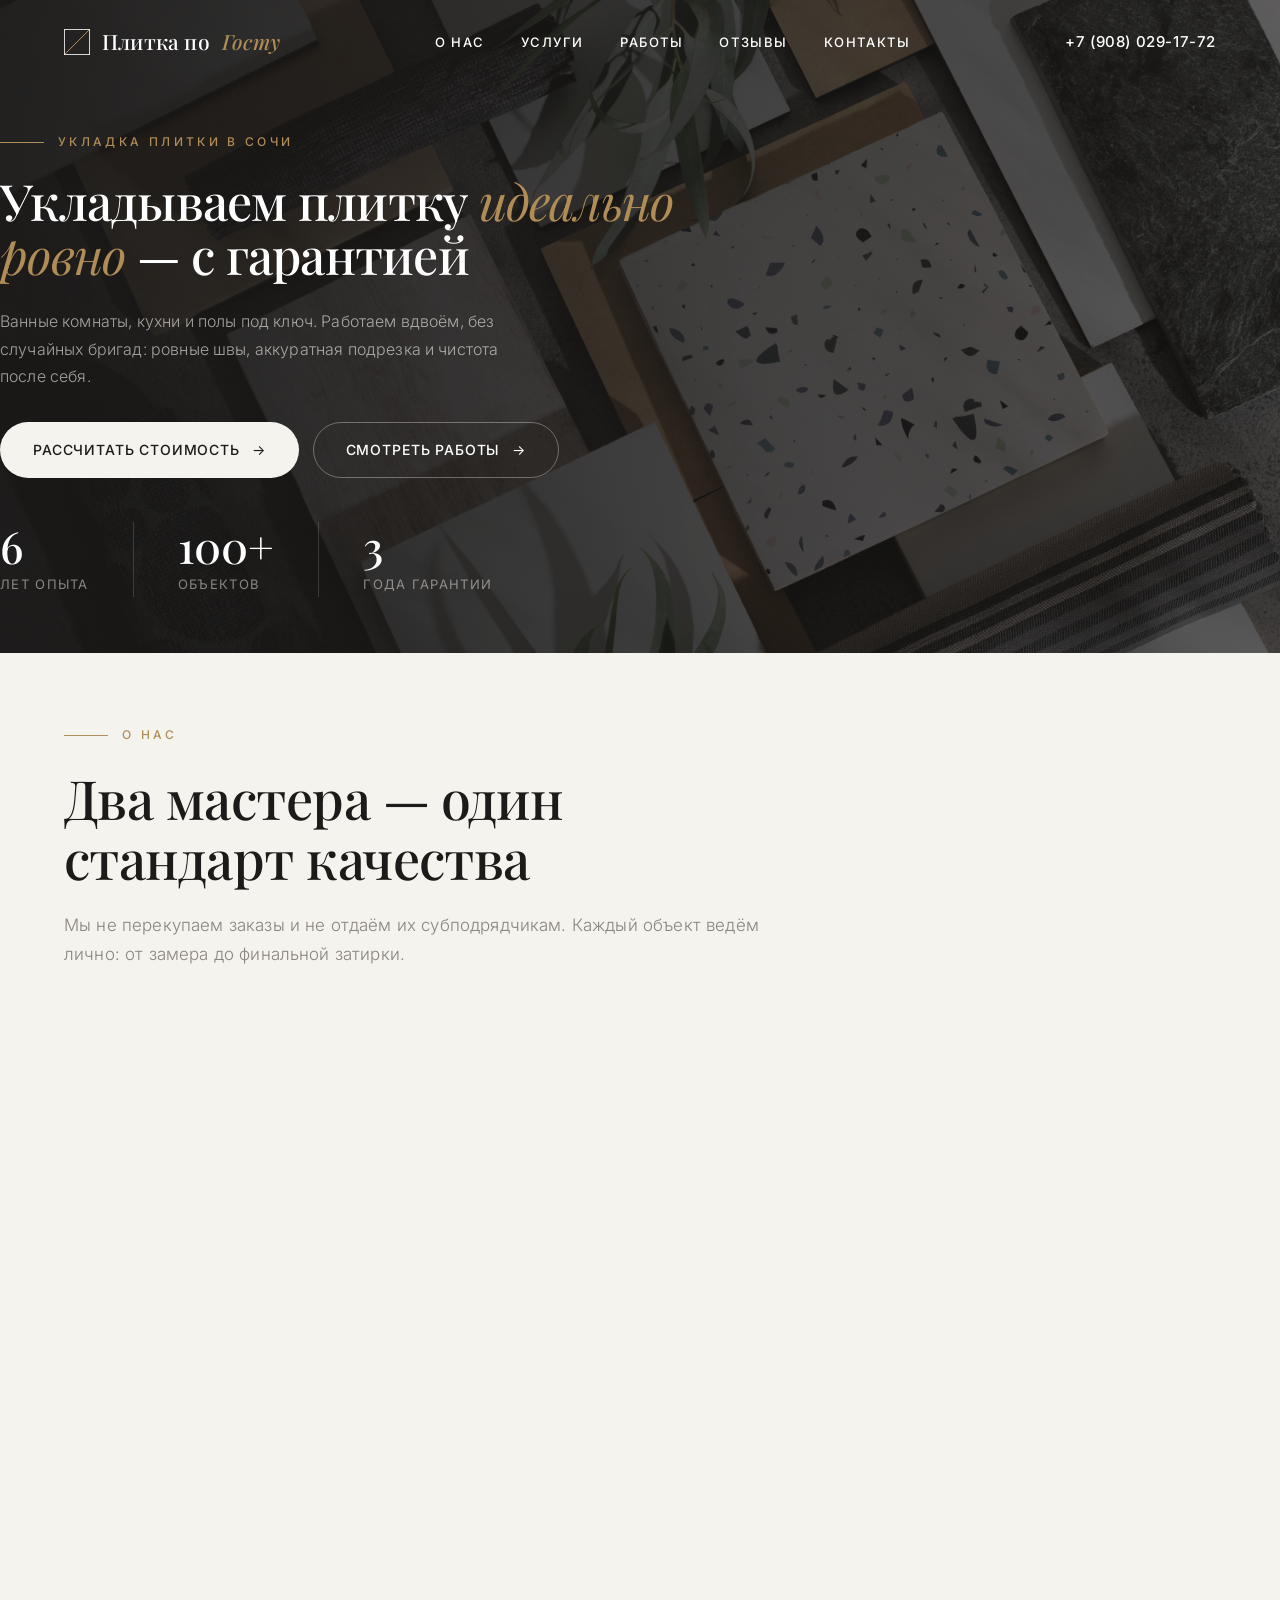
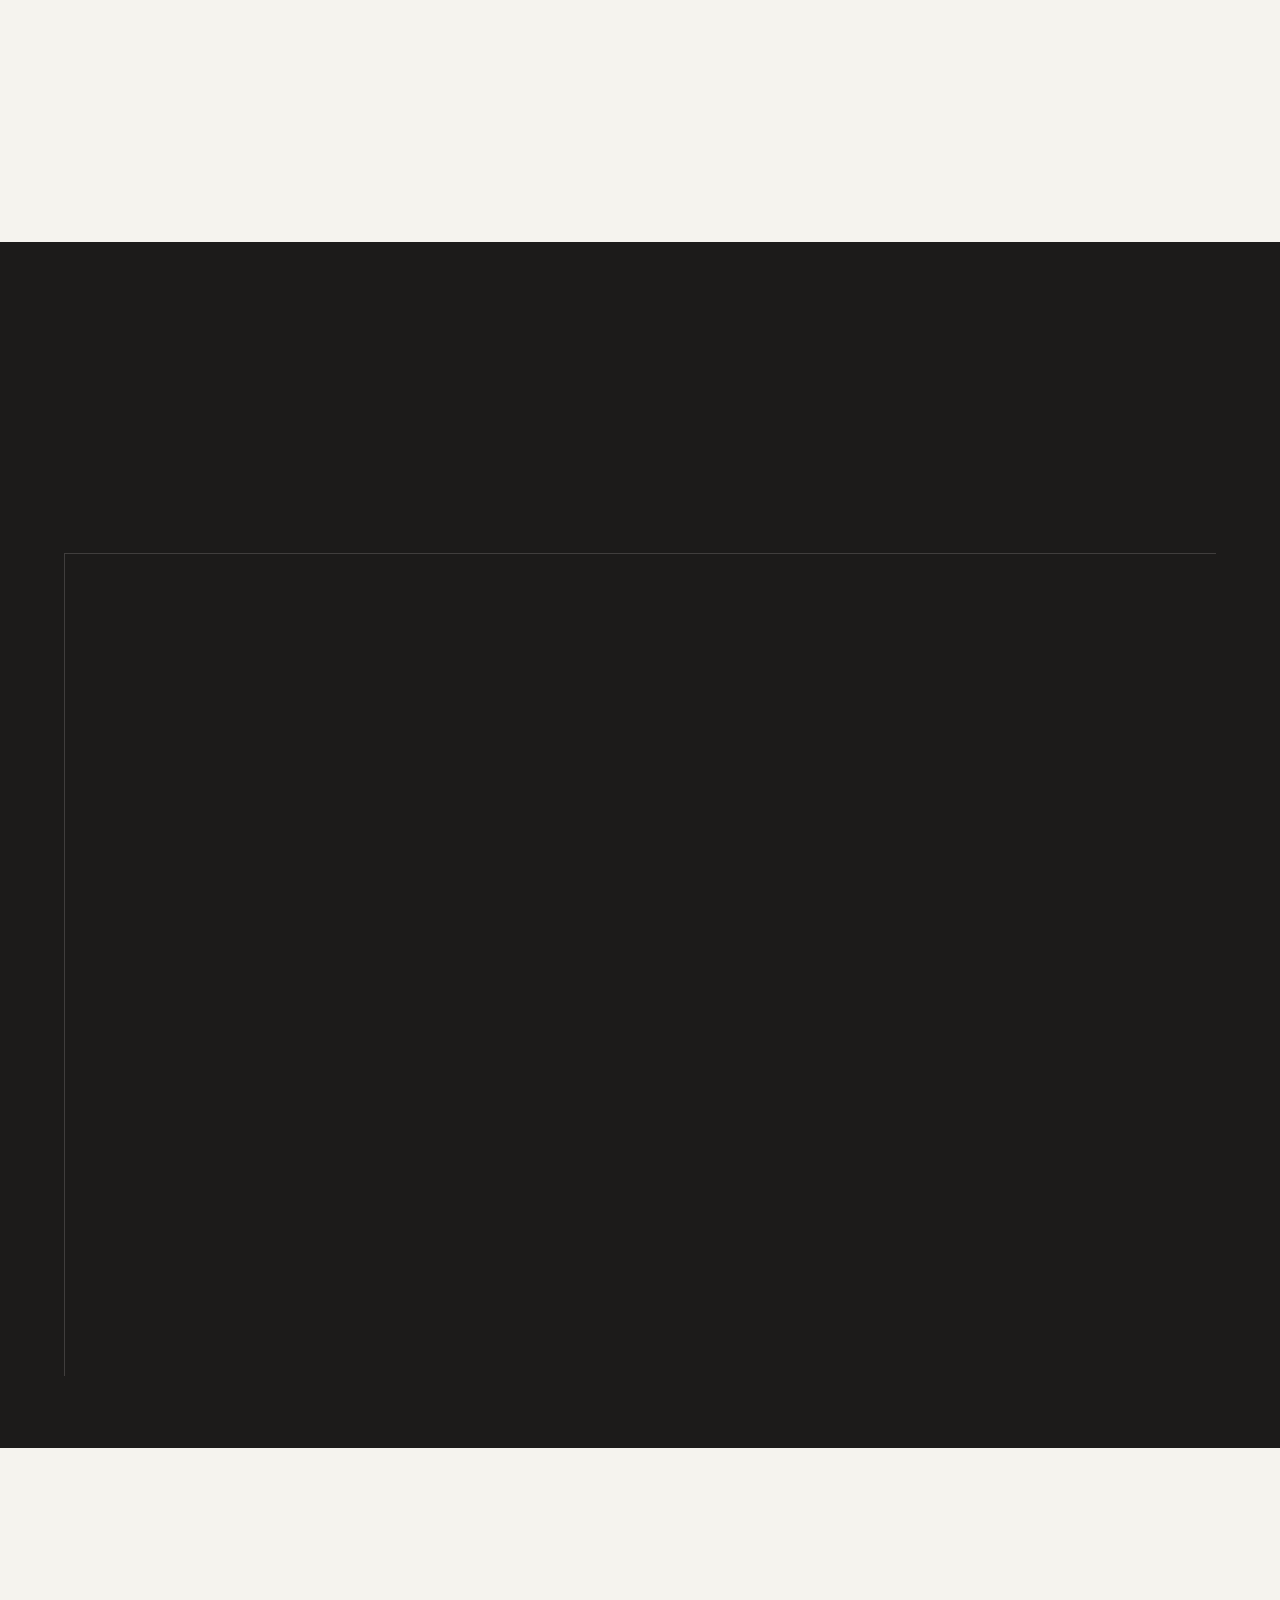
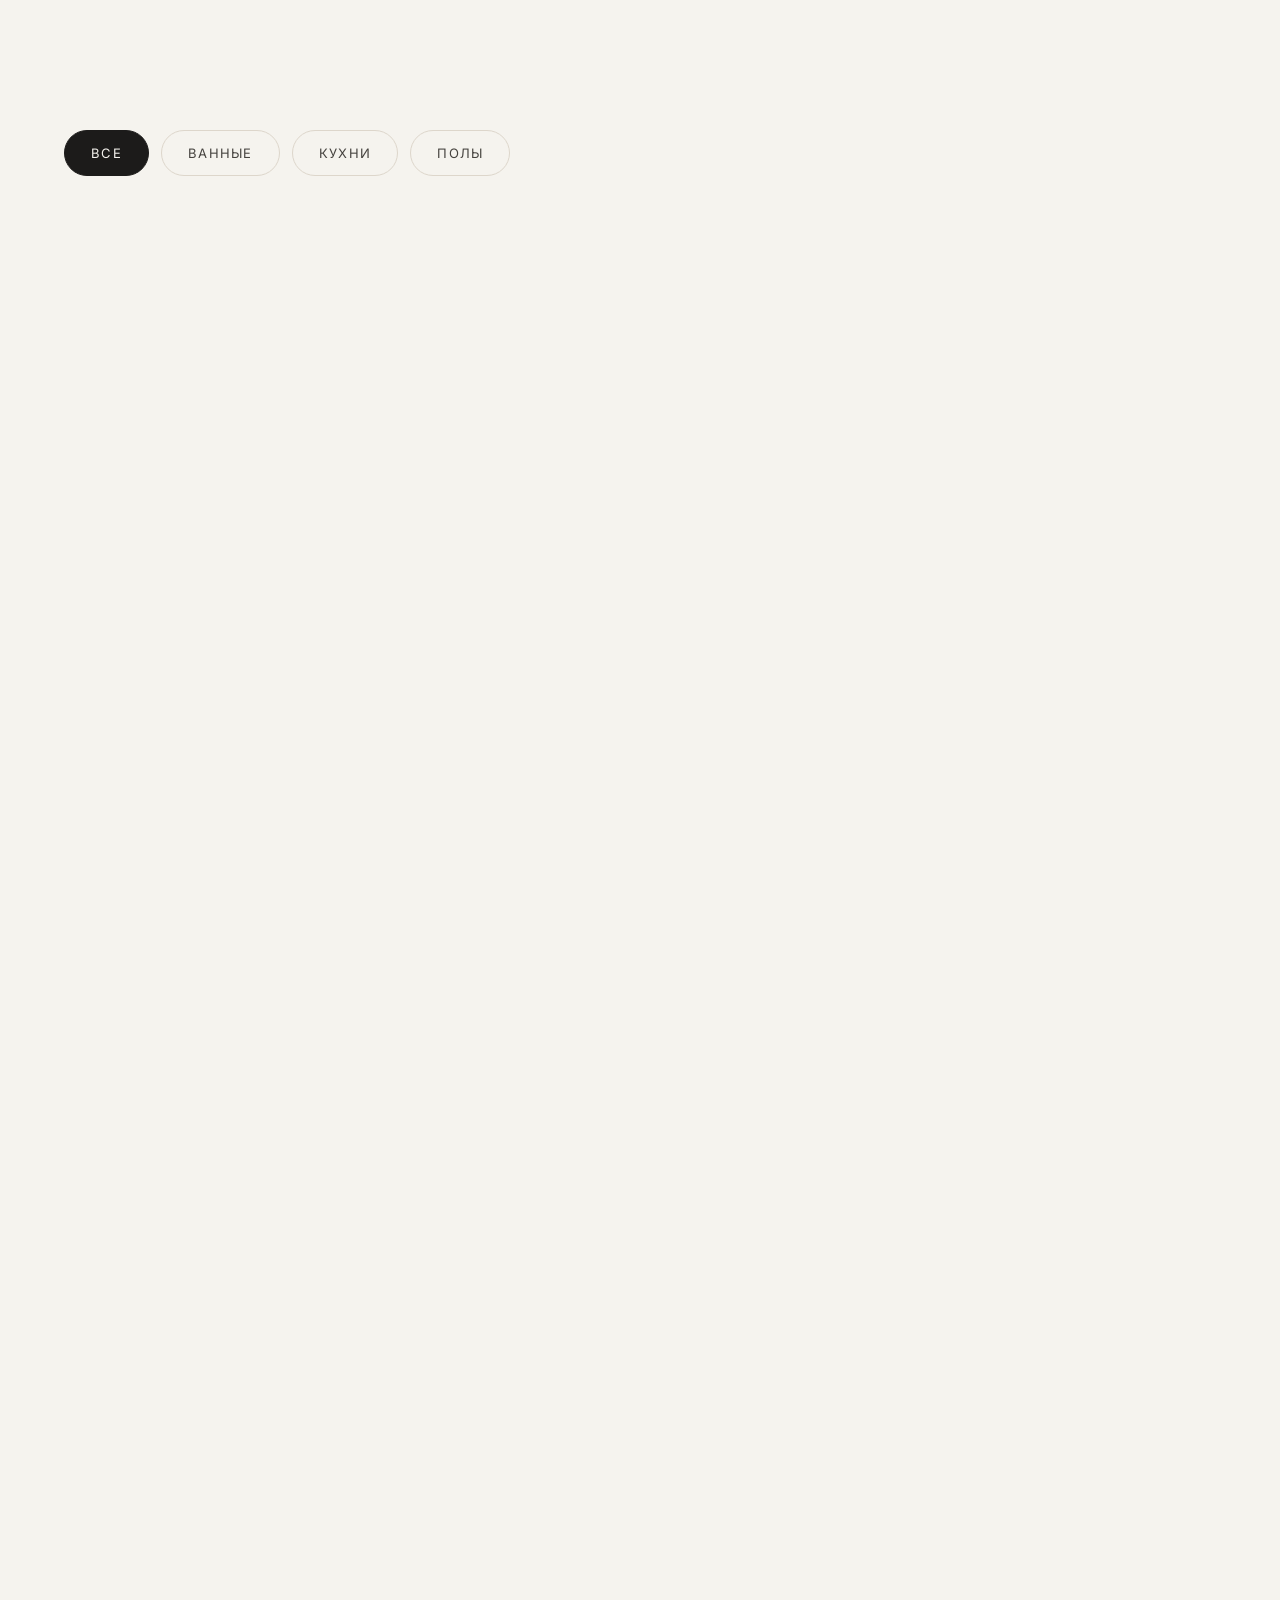
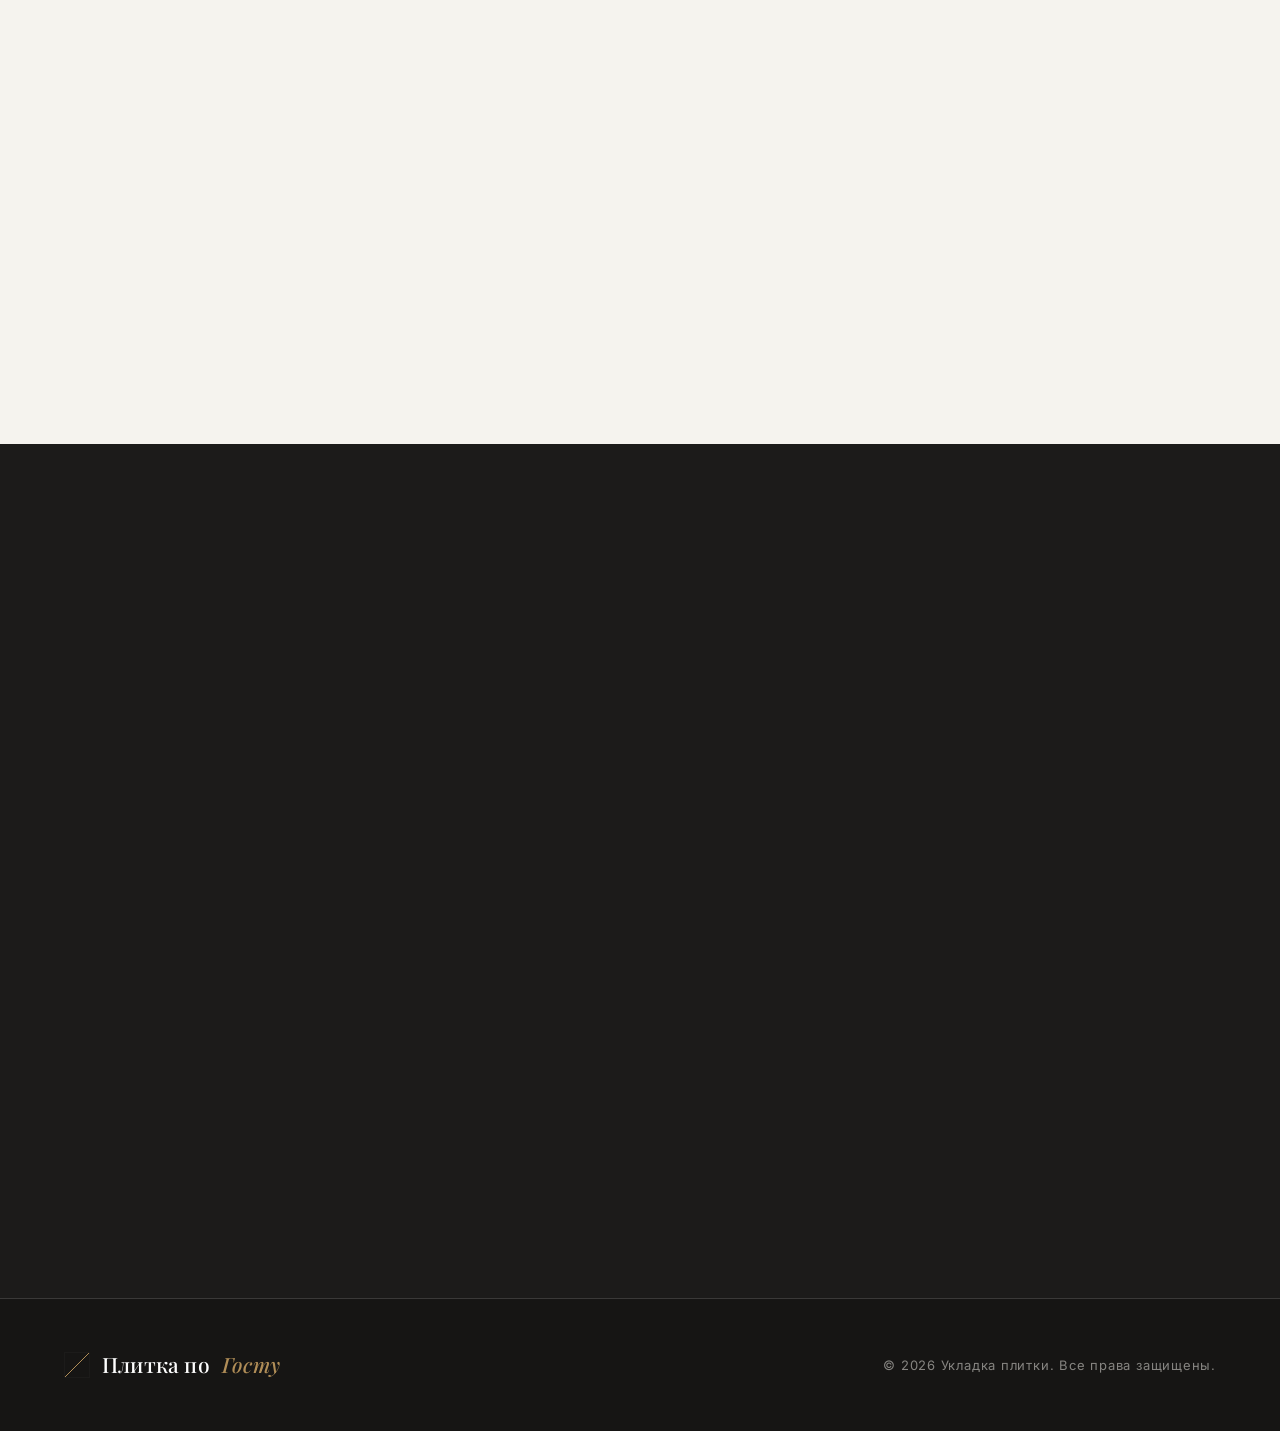
==== index.html @ 306ff8b1 "task snapshot e92f0ca7-7fc5-4a88-96db-589401ba64f1" ====
<!DOCTYPE html>
<html lang="ru">
<head>
  <!-- Кодировка: чтобы русские буквы отображались правильно -->
  <meta charset="UTF-8">
  <!-- Без этой строки сайт на телефоне будет «мелким», как на компьютере -->
  <meta name="viewport" content="width=device-width, initial-scale=1.0">

  <!-- Название вкладки и описание для Яндекса/Google -->
  <title>Плитка по госту — укладка плитки под ключ</title>
  <meta name="description" content="Укладка плитки и керамогранита: ванные, кухни, полы. Два мастера, гарантия 3 года, бесплатный расчёт.">

  <!-- Шрифты Google: Playfair Display (серифный) для заголовков, Inter (гротеск) для текста. Оба с кириллицей -->
  <link rel="preconnect" href="https://fonts.googleapis.com">
  <link rel="preconnect" href="https://fonts.gstatic.com" crossorigin>
  <link href="https://fonts.googleapis.com/css2?family=Inter:wght@300;400;500;600&family=Playfair+Display:ital,wght@0,400;0,500;0,600;1,400&display=swap" rel="stylesheet">

  <!-- Подключаем наш файл стилей -->
  <link rel="stylesheet" href="style.css?v=11">

  <!-- Маленький скрипт: помечает, что JS работает (нужно для анимаций появления) -->
  <script>document.documentElement.classList.add('js');</script>
</head>
<body>

  <!-- ==================== ШАПКА ==================== -->
  <header class="header" id="header">
    <div class="container header__inner">

      <!-- Логотип: квадратик-плитка + название -->
      <a href="#top" class="logo">
        <span class="logo__mark"></span>
        Плитка по<b>Госту</b>
      </a>

      <!-- Меню. На телефоне оно прячется и выезжает по кнопке-бургеру -->
      <nav class="nav" id="nav">
        <a href="#about" class="nav__link">О нас</a>
        <a href="#services" class="nav__link">Услуги</a>
        <a href="#portfolio" class="nav__link">Работы</a>
        <a href="#reviews" class="nav__link">Отзывы</a>
        <a href="#contacts" class="nav__link">Контакты</a>
        <!-- Эта кнопка видна только в мобильном меню -->
        <a href="tel:+79080291772" class="btn btn--primary nav__cta">Позвонить<span class="btn__arrow">&rarr;</span></a>
      </nav>

      <!-- Телефон в шапке (на компьютере) -->
      <a href="tel:+79080291772" class="header__phone">+7 (908) 029-17-72</a>

      <!-- Кнопка-бургер (три полоски), видна только на телефоне -->
      <button class="burger" id="burger" aria-label="Открыть меню" aria-expanded="false">
        <span></span><span></span><span></span>
      </button>
    </div>
  </header>

  <main id="top">

    <!-- ==================== ПЕРВЫЙ ЭКРАН (HERO) ==================== -->
    <section class="hero">
      <!-- Фоновое фото главного блока. Своё фото: main1.jpg лежит в корне репозитория -->
      <div class="hero__bg" aria-hidden="true"></div>

      <div class="container hero__inner">

        <!-- Текст главного блока (фото мастера и средняя оценка убраны по просьбе) -->
        <div class="hero__content reveal">
          <p class="eyebrow">Укладка плитки в Сочи</p>
          <h1 class="hero__title">
            Укладываем плитку <em class="accent">идеально ровно</em> — с гарантией
          </h1>
          <p class="hero__text">
            Ванные комнаты, кухни и полы под ключ. Работаем вдвоём, без случайных
            бригад: ровные швы, аккуратная подрезка и чистота после себя.
          </p>

          <!-- Кнопки-призывы (капсулы со стрелкой) -->
          <div class="hero__actions">
            <a href="#contacts" class="btn btn--light">Рассчитать стоимость<span class="btn__arrow">&rarr;</span></a>
            <a href="#portfolio" class="btn btn--ghost">Смотреть работы<span class="btn__arrow">&rarr;</span></a>
          </div>

          <!-- Цифры. data-count — до какого числа «досчитать» анимации -->
          <ul class="hero__stats">
            <li><strong data-count="6">6</strong><span>лет опыта</span></li>
            <li><strong data-count="100" data-suffix="+">100+</strong><span>объектов</span></li>
            <li><strong data-count="3">3</strong><span>года гарантии</span></li>
          </ul>
        </div>
      </div>
    </section>

    <!-- ==================== О НАС (ДВА МАСТЕРА) ==================== -->
    <section class="section about" id="about">
      <div class="container">

        <div class="section__head reveal">
          <p class="eyebrow">О нас</p>
          <h2 class="section__title">Два мастера — один стандарт качества</h2>
          <p class="section__text">
            Мы не перекупаем заказы и не отдаём их субподрядчикам.
            Каждый объект ведём лично: от замера до финальной затирки.
          </p>
        </div>

        <div class="about__grid">
          <!-- Мастер №1. Своё фото: замените ссылку внутри <img src="..."> -->
          <article class="master reveal">
            <div class="master__photo photo">
              <img src="https://images.unsplash.com/photo-1521791136064-7986c2920216?auto=format&fit=crop&w=1000&q=80" alt="Максим — старший мастер">
            </div>
            <div class="master__body">
              <h3 class="master__name">Максим</h3>
              <p class="master__role">Старший мастер · 6+ лет опыта</p>
              <p class="master__text">
                Специализируется на крупноформатном керамограните и сложной геометрии.
                Всегда делает раскладку заранее, поэтому подрезки получаются симметричными.
              </p>
              <ul class="master__skills">
                <li>Крупный формат</li>
                <li>Запил под 45°</li>
                <li>Скрытые люки</li>
              </ul>
            </div>
          </article>

          <!-- Мастер №2 -->
          <article class="master reveal">
            <div class="master__photo photo">
              <img src="https://images.unsplash.com/photo-1581578731548-c64695cc6952?auto=format&fit=crop&w=1000&q=80" alt="Илья — мастер-плиточник">
            </div>
            <div class="master__body">
              <h3 class="master__name">Илья</h3>
              <p class="master__role">Мастер-плиточник · 4+ лет опыта</p>
              <p class="master__text">
                Мозаика, душевые с трапом и всё, где важна гидроизоляция.
                Спокойный и дотошный: переделывать за ним никому не приходилось.
              </p>
              <ul class="master__skills">
                <li>Мозаика</li>
                <li>Душевые с трапом</li>
                <li>Гидроизоляция</li>
              </ul>
            </div>
          </article>
        </div>
      </div>
    </section>

    <!-- ==================== УСЛУГИ ==================== -->
    <section class="section services" id="services">
      <div class="container">

        <div class="section__head reveal">
          <p class="eyebrow">Услуги</p>
          <h2 class="section__title">Что мы делаем</h2>
          <p class="section__text">Цены ориентировочные. Точную стоимость назовём после замера, и она не изменится в процессе.</p>
        </div>

        <!-- Сетка карточек: сама перестраивается под ширину экрана -->
        <div class="services__grid">
          <article class="service reveal">
            <span class="service__num">01</span>
            <svg class="service__icon" viewBox="0 0 24 24" fill="none" stroke="currentColor" stroke-width="1.2" stroke-linecap="round" stroke-linejoin="round"><path d="M4 12V6a2 2 0 0 1 4 0"/><path d="M2 12h20v2a5 5 0 0 1-5 5H7a5 5 0 0 1-5-5v-2Z"/><path d="M6 21l-1 1.5M18 21l1 1.5"/></svg>
            <h3 class="service__title">Ванная под ключ</h3>
            <p class="service__text">Демонтаж, выравнивание стен, гидроизоляция, укладка и затирка. Один подрядчик на весь процесс.</p>
            <p class="service__price">от 2 000 ₽/м²</p>
          </article>

          <article class="service reveal">
            <span class="service__num">02</span>
            <svg class="service__icon" viewBox="0 0 24 24" fill="none" stroke="currentColor" stroke-width="1.2" stroke-linecap="round" stroke-linejoin="round"><path d="M15 3l6 6-9 9-6-6 9-9Z"/><path d="M9 15l-5.5 5.5"/><path d="M12 6l6 6"/></svg>
            <h3 class="service__title">Кухонный фартук</h3>
            <p class="service__text">«Кабанчик», керамогранит, мозаика. Аккуратно обходим розетки и выводы.</p>
            <p class="service__price">от 1 800 ₽/м²</p>
          </article>

          <article class="service reveal">
            <span class="service__num">03</span>
            <svg class="service__icon" viewBox="0 0 24 24" fill="none" stroke="currentColor" stroke-width="1.2" stroke-linecap="round" stroke-linejoin="round"><rect x="3" y="16" width="18" height="5"/><path d="M8 16v-4m8 4v-6M12 16v-2"/><path d="M5 8h14M12 8V3"/></svg>
            <h3 class="service__title">Напольная плитка</h3>
            <p class="service__text">Укладка на систему выравнивания: никаких «ступенек» между плитками.</p>
            <p class="service__price">от 1 500 ₽/м²</p>
          </article>

          <article class="service reveal">
            <span class="service__num">04</span>
            <svg class="service__icon" viewBox="0 0 24 24" fill="none" stroke="currentColor" stroke-width="1.2" stroke-linecap="round" stroke-linejoin="round"><rect x="5" y="3" width="14" height="18"/><path d="M5 11c3-2 5 2 7 0s5-2 7 0"/></svg>
            <h3 class="service__title">Крупный формат</h3>
            <p class="service__text">Керамогранит 60×120, 120×240 и больше. Специальный инструмент и опыт.</p>
            <p class="service__price">от 2 500 ₽/м²</p>
          </article>

          <article class="service reveal">
            <span class="service__num">05</span>
            <svg class="service__icon" viewBox="0 0 24 24" fill="none" stroke="currentColor" stroke-width="1.2" stroke-linecap="round" stroke-linejoin="round"><rect x="3" y="3" width="7" height="7"/><rect x="14" y="3" width="7" height="7"/><rect x="3" y="14" width="7" height="7"/><circle cx="17.5" cy="17.5" r="3.5"/></svg>
            <h3 class="service__title">Мозаика и узоры</h3>
            <p class="service__text">Панно, ёлочка, сложные раскладки, которые превращают ванную в дизайнерскую.</p>
            <p class="service__price">от 3 000 ₽/м²</p>
          </article>

          <article class="service reveal">
            <span class="service__num">06</span>
            <svg class="service__icon" viewBox="0 0 24 24" fill="none" stroke="currentColor" stroke-width="1.2" stroke-linecap="round" stroke-linejoin="round"><path d="M3 12h18"/><path d="M6 12v-3m4 3v-5m4 5v-3m4 3v-5"/></svg>
            <h3 class="service__title">Затирка и ремонт швов</h3>
            <p class="service__text">Обновим потемневшие швы, заменим треснувшую плитку, переклеим отвалившуюся.</p>
            <p class="service__price">от 500 ₽/м²</p>
          </article>
        </div>
      </div>
    </section>

    <!-- ==================== ПОРТФОЛИО ==================== -->
    <section class="section portfolio" id="portfolio">
      <div class="container">

        <div class="section__head reveal">
          <p class="eyebrow">Портфолио</p>
          <h2 class="section__title">Наши работы</h2>
          <p class="section__text">Несколько последних объектов: что делали, сколько метров и за какой срок.</p>
        </div>

        <!-- Кнопки фильтра. data-filter должен совпадать с data-category у карточек -->
        <div class="filters">
          <button class="filter is-active" data-filter="all">Все</button>
          <button class="filter" data-filter="bath">Ванные</button>
          <button class="filter" data-filter="kitchen">Кухни</button>
          <button class="filter" data-filter="floor">Полы</button>
        </div>

        <div class="portfolio__grid">
          <!-- Работа 1. Чтобы поставить фото: <img src="images/work-1.jpg" alt="..."> внутрь .work__photo -->
          <article class="work reveal" data-category="bath">
            <div class="work__photo photo">
              <img src="https://images.unsplash.com/photo-1600566753190-17f0baa2a6c3?auto=format&fit=crop&w=900&q=80" alt="Наша работа" loading="lazy">
              <span class="work__tag">Ванная</span>
            </div>
            <div class="work__body">
              <h3 class="work__title">Ванная в новостройке</h3>
              <p class="work__text">Керамогранит 60×120 «под мрамор», запил 45° на углах, скрытый люк под ванной.</p>
              <ul class="work__meta"><li>5 м²</li><li>10 дней</li></ul>
            </div>
          </article>

          <!-- Работа 2 -->
          <article class="work reveal" data-category="kitchen">
            <div class="work__photo photo">
              <img src="https://images.unsplash.com/photo-1556911220-bff31c812dba?auto=format&fit=crop&w=900&q=80" alt="Наша работа" loading="lazy">
              <span class="work__tag">Кухня</span>
            </div>
            <div class="work__body">
              <h3 class="work__title">Фартук «кабанчик»</h3>
              <p class="work__text">Классика 7,5×15 со смещением, белая затирка, ровные подрезки вокруг розеток.</p>
              <ul class="work__meta"><li>4 м²</li><li>2 дня</li></ul>
            </div>
          </article>

          <!-- Работа 3 -->
          <article class="work reveal" data-category="floor">
            <div class="work__photo photo">
              <img src="https://images.unsplash.com/photo-1600607687920-4e2a09cf159d?auto=format&fit=crop&w=900&q=80" alt="Наша работа" loading="lazy">
              <span class="work__tag">Пол</span>
            </div>
            <div class="work__body">
              <h3 class="work__title">Пол в прихожей и кухне</h3>
              <p class="work__text">Керамогранит 60×60 на систему выравнивания, перепад между плитками 0 мм.</p>
              <ul class="work__meta"><li>18 м²</li><li>4 дня</li></ul>
            </div>
          </article>

          <!-- Работа 4 -->
          <article class="work reveal" data-category="bath">
            <div class="work__photo photo">
              <img src="https://images.unsplash.com/photo-1584622650111-993a426fbf0a?auto=format&fit=crop&w=900&q=80" alt="Наша работа" loading="lazy">
              <span class="work__tag">Ванная</span>
            </div>
            <div class="work__body">
              <h3 class="work__title">Душевая без поддона</h3>
              <p class="work__text">Трап в полу, уклон к сливу, гидроизоляция в 2 слоя, мозаика на стенах.</p>
              <ul class="work__meta"><li>3 м²</li><li>7 дней</li></ul>
            </div>
          </article>

          <!-- Работа 5 -->
          <article class="work reveal" data-category="floor">
            <div class="work__photo photo">
              <img src="https://images.unsplash.com/photo-1600585154340-be6161a56a0c?auto=format&fit=crop&w=900&q=80" alt="Наша работа" loading="lazy">
              <span class="work__tag">Пол</span>
            </div>
            <div class="work__body">
              <h3 class="work__title">Терраса загородного дома</h3>
              <p class="work__text">Морозостойкий клинкер, уличная укладка с уклоном для отвода воды.</p>
              <ul class="work__meta"><li>24 м²</li><li>5 дней</li></ul>
            </div>
          </article>

          <!-- Работа 6 -->
          <article class="work reveal" data-category="kitchen">
            <div class="work__photo photo">
              <img src="https://images.unsplash.com/photo-1600210491892-03d54c0aaf87?auto=format&fit=crop&w=900&q=80" alt="Наша работа" loading="lazy">
              <span class="work__tag">Кухня</span>
            </div>
            <div class="work__body">
              <h3 class="work__title">Кухня-гостиная: пол + фартук</h3>
              <p class="work__text">Крупный формат на полу и фартук из той же коллекции с единым рисунком.</p>
              <ul class="work__meta"><li>30 м²</li><li>8 дней</li></ul>
            </div>
          </article>
        </div>
      </div>
    </section>

    <!-- ==================== ОТЗЫВЫ (СЛАЙДЕР) ==================== -->
    <section class="section reviews" id="reviews">
      <div class="container">

        <div class="section__head reveal">
          <p class="eyebrow">Отзывы</p>
          <h2 class="section__title">Что говорят клиенты</h2>
        </div>

        <div class="slider reveal">
          <!-- Лента отзывов. Листается пальцем, мышкой и стрелками -->
          <div class="slider__track" id="sliderTrack">

            <article class="review">
              <div class="review__stars">★★★★★</div>
              <p class="review__text">«Делали ванную под ключ. Ребята сами посчитали материал, лишнего не купили. Швы как по линейке, через полгода всё идеально.»</p>
              <div class="review__author">
                <span class="review__avatar">МС</span>
                <div><b>Мария С.</b><small>Ванная, 5 м²</small></div>
              </div>
            </article>

            <article class="review">
              <div class="review__stars">★★★★★</div>
              <p class="review__text">«Двое других мастеров отказались от плитки 120×60, а Максим взялся и сделал. Пол ровный, как стекло.»</p>
              <div class="review__author">
                <span class="review__avatar">ИП</span>
                <div><b>Игорь П.</b><small>Пол, 22 м²</small></div>
              </div>
            </article>

            <article class="review">
              <div class="review__stars">★★★★★</div>
              <p class="review__text">«Очень аккуратные. Каждый день убирали за собой, мебель накрыли плёнкой. Фартук сделали за 2 дня.»</p>
              <div class="review__author">
                <span class="review__avatar">ЕК</span>
                <div><b>Елена К.</b><small>Кухонный фартук</small></div>
              </div>
            </article>

            <article class="review">
              <div class="review__stars">★★★★★</div>
              <p class="review__text">«Душевая с трапом: боялся протечек, но Илья всё объяснил и показал тест гидроизоляции. Год прошёл, всё сухо.»</p>
              <div class="review__author">
                <span class="review__avatar">АН</span>
                <div><b>Андрей Н.</b><small>Душевая, 3 м²</small></div>
              </div>
            </article>

            <article class="review">
              <div class="review__stars">★★★★★</div>
              <p class="review__text">«Цену назвали после замера, и она не поменялась. Редкость в наше время. Буду рекомендовать друзьям.»</p>
              <div class="review__author">
                <span class="review__avatar">ОВ</span>
                <div><b>Ольга В.</b><small>Ванная + туалет</small></div>
              </div>
            </article>
          </div>

          <!-- Управление: стрелки и точки (точки создаёт JS автоматически) -->
          <div class="slider__controls">
            <button class="slider__btn" id="prevBtn" aria-label="Предыдущий отзыв">←</button>
            <div class="slider__dots" id="sliderDots"></div>
            <button class="slider__btn" id="nextBtn" aria-label="Следующий отзыв">→</button>
          </div>
        </div>
      </div>
    </section>

        <!-- ==================== КОНТАКТЫ + ШАБЛОН СООБЩЕНИЯ ==================== -->
    <section class="section contacts" id="contacts">
      <div class="container contacts__inner">

        <!-- Левая колонка: контакты -->
        <div class="contacts__info reveal">
          <p class="eyebrow">Контакты</p>
          <h2 class="section__title">Посчитаем стоимость бесплатно</h2>
          <p class="section__text">Скопируйте шаблон сообщения справа, подставьте свои данные и отправьте нам в Telegram или по SMS. Или просто позвоните.</p>

          <ul class="contacts__list">
            <li><span>Телефон</span><a href="tel:+79080291772">+7 (908) 029-17-72</a></li>
            <li><span>Время работы</span><p>Ежедневно, 8:00–22:00</p></li>
            <li><span>Где работаем</span><p>Сочи и окрестности</p></li>
          </ul>

          <!-- Только Telegram и Телефон -->
          <div class="messengers">
            <a href="https://t.me/max_bad76" class="messenger messenger--tg" target="_blank" rel="noopener">Написать в Telegram<span class="btn__arrow">&rarr;</span></a>
            <a href="tel:+79080291772" class="messenger messenger--phone" target="_blank" rel="noopener">Позвонить<span class="btn__arrow">&rarr;</span></a>
          </div>
        </div>

        <!-- Правая колонка: шаблон для копирования (вместо формы) -->
        <div class="template-box reveal">
          <h3 class="form__title">Шаблон сообщения</h3>
          <p class="section__text" style="margin-bottom: 8px;">Нажмите кнопку, текст скопируется. Остаётся только вставить его в чат.</p>
          
          <textarea class="template-text" id="msgTemplate" readonly>Здравствуйте! Меня зовут [Ваше имя].
Интересует: [Ванная под ключ / Кухонный фартук / Другое].
Площадь: примерно [X] м².
Адрес: [Ваш город/район].
Комментарий: [Ваши пожелания или вопросы]</textarea>
          
          <button class="btn btn--light btn--full" id="copyTemplateBtn" type="button">Скопировать текст<span class="btn__arrow">&rarr;</span></button>
          <p class="form__note" id="copyHint" hidden style="margin-top: 4px; color: #1e7a3c; font-weight: 600; text-align: center;">✅ Текст скопирован в буфер обмена!</p>
        </div>

      </div>
    </section>

  </main>

  <!-- ==================== ПОДВАЛ ==================== -->
  <footer class="footer">
    <div class="container footer__inner">
      <a href="#top" class="logo"><span class="logo__mark"></span>Плитка по<b>Госту</b></a>
      <p>© <span id="year"></span> Укладка плитки. Все права защищены.</p>
    </div>
  </footer>

  <!-- Плавающая кнопка звонка (только на телефоне) -->
  <a href="tel:+79080291772" class="call-float" aria-label="Позвонить">
    <svg viewBox="0 0 24 24" width="26" height="26" fill="currentColor">
      <path d="M6.6 10.8a15.1 15.1 0 0 0 6.6 6.6l2.2-2.2a1 1 0 0 1 1-.25 11.4 11.4 0 0 0 3.6.57 1 1 0 0 1 1 1V20a1 1 0 0 1-1 1A17 17 0 0 1 3 4a1 1 0 0 1 1-1h3.5a1 1 0 0 1 1 1c0 1.25.2 2.45.57 3.57a1 1 0 0 1-.25 1z"/>
    </svg>
  </a>

  <!-- Подключаем JavaScript в самом конце, когда вся страница уже загружена -->
  <script src="script.js?v=6"></script>
</body>
</html>
---- style.css ----
/* =========================================================
   1. ПЕРЕМЕННЫЕ — Editorial Luxury / архитектурный минимализм.
   Графит #1C1B1A чередуется со светлым фоном слоновой кости #F5F3EE.
   ========================================================= */
:root {
  --c-bg: #F5F3EE;          /* слоновая кость — светлые блоки */
  --c-surface: #FCFBF8;     /* фон карточек на светлом */
  --c-dark: #1C1B1A;        /* глубокий графит: тёмные блоки и заголовки */
  --c-text: #45423e;        /* основной текст */
  --c-muted: #8a857d;       /* второстепенный серо-бежевый текст */
  --c-accent: #b08d57;      /* приглушённое золото — тонкий люксовый акцент */
  --c-line: #ddd6cb;        /* тонкие разделительные линии (1px) */
  --c-line-dark: rgba(245, 243, 238, .16); /* линии внутри тёмных блоков */

  --radius: 2px;            /* почти острые углы — архитектурно */
  --shadow: none;           /* теней нет: границы задают линии */

  --font-head: 'Playfair Display', Georgia, serif; /* элегантный серифный */
  --font-body: 'Inter', -apple-system, sans-serif; /* чистый гротеск */

  --header-h: 84px;
}

/* =========================================================
   2. СБРОС СТАНДАРТНЫХ СТИЛЕЙ БРАУЗЕРА
   ========================================================= */
*, *::before, *::after { box-sizing: border-box; margin: 0; padding: 0; }

html {
  scroll-behavior: smooth;                 /* плавная прокрутка к якорям */
  scroll-padding-top: var(--header-h);     /* чтобы шапка не перекрывала заголовок раздела */
}

body {
  font-family: var(--font-body);
  color: var(--c-text);
  background: var(--c-bg);
  font-size: 16px;
  font-weight: 400;
  line-height: 1.7;
  letter-spacing: .01em;
  -webkit-font-smoothing: antialiased;
}

img { display: block; max-width: 100%; }
a { color: inherit; text-decoration: none; }
ul { list-style: none; }
button, input, select, textarea { font: inherit; }

/* Контейнер: ограничивает ширину контента и даёт умеренные боковые отступы. */
.container {
  width: min(1200px, 100% - 128px);
  margin-inline: auto;
}
/* Верхне-нижние отступы секций (кроме первого блока) — чтобы контент
   не шёл вплотную друг к другу, но и без огромных полей. */
.section { padding: 72px 0; }

/* =========================================================
   3. АНИМАЦИЯ ПОЯВЛЕНИЯ ПРИ ПРОКРУТКЕ
   Элементы с классом .reveal плавно «всплывают».
   ========================================================= */
.js .reveal { opacity: 0; }
.js .reveal.is-visible {
  animation: fadeUp .8s var(--delay, 0s) cubic-bezier(.2, .7, .3, 1) both;
}
@keyframes fadeUp {
  from { opacity: 0; translate: 0 40px; }
  to   { opacity: 1; translate: 0 0; }
}

/* =========================================================
   4. ОБЩИЕ ЭЛЕМЕНТЫ: кнопки-капсулы со стрелкой, подписи, заголовки
   ========================================================= */
.btn {
  display: inline-flex;
  align-items: center;
  justify-content: center;
  gap: 12px;
  padding: 15px 32px;
  border-radius: 999px;                 /* капсула */
  border: 1px solid transparent;
  font-weight: 500;
  font-size: 14px;
  letter-spacing: .06em;
  text-transform: uppercase;
  cursor: pointer;
  transition: background .3s, color .3s, border-color .3s;
}
.btn__arrow { transition: transform .3s; font-weight: 400; }
.btn:hover .btn__arrow { transform: translateX(5px); }

.btn--primary { background: var(--c-dark); color: var(--c-bg); }
.btn--primary:hover { background: var(--c-accent); }

/* Светлая капсула — для тёмных блоков */
.btn--light { background: var(--c-bg); color: var(--c-dark); }
.btn--light:hover { background: var(--c-accent); color: #fff; }

/* Тёмная капсула — для светлых блоков (кнопка «Заказать замер» в услугах) */
.btn--dark { background: var(--c-dark); color: var(--c-bg); }
.btn--dark:hover { background: var(--c-accent); color: #fff; }

/* Контурная капсула (тёмный контур — по умолчанию для светлых блоков) */
.btn--ghost { border-color: rgba(28, 27, 26, .35); color: var(--c-dark); background: transparent; }
.btn--ghost:hover { border-color: var(--c-dark); background: var(--c-dark); color: var(--c-bg); }
/* Светлый контур — внутри тёмных секций */
.hero .btn--ghost, .services .btn--ghost { border-color: rgba(245, 243, 238, .35); color: #fff; }
.hero .btn--ghost:hover, .services .btn--ghost:hover { background: #fff; border-color: #fff; color: var(--c-dark); }
.btn--full { width: 100%; }

/* Маленькая надпись-«эйброу» над заголовком: с тонкой линией слева */
.eyebrow {
  display: flex;
  align-items: center;
  gap: 14px;
  margin-bottom: 22px;
  font-size: 12px;
  font-weight: 500;
  letter-spacing: .28em;
  text-transform: uppercase;
  color: var(--c-accent);
}
.eyebrow::before { content: ''; width: 44px; height: 1px; background: currentColor; }

.accent { color: var(--c-accent); }
.accent, em.accent { font-style: italic; font-weight: 400; }

/* Отступы сверху/снизу заданы в базовом правиле .section (см. выше) */
.section__head { max-width: 720px; margin-bottom: 56px; }
.section__title {
  font-family: var(--font-head);
  font-size: clamp(32px, 4.5vw, 54px);
  font-weight: 500;
  line-height: 1.12;
  letter-spacing: -.01em;
  color: var(--c-dark);
  margin-bottom: 22px;
}
.section__text { font-size: 17px; font-weight: 300; color: var(--c-muted); }

/* =========================================================
   5. ФОТОБЛОКИ
   .photo — контейнер под изображение: фото само растягивается
   на весь блок без искажений (object-fit: cover).
   ========================================================= */
.photo { position: relative; overflow: hidden; background-color: #e9e5dc; }
.photo img {
  position: absolute; inset: 0;
  width: 100%; height: 100%;
  object-fit: cover;                    /* фото заполняет блок без искажений */
  transition: transform .8s cubic-bezier(.2, .7, .3, 1);
}

/* =========================================================
   6. ШАПКА
   ========================================================= */
.header {
  position: fixed;                      /* закреплена сверху */
  top: 0; left: 0; right: 0;
  z-index: 100;
  height: var(--header-h);
  transition: background .3s, box-shadow .3s;
}
/* После прокрутки у шапки появляется матовый фон с тонкой линией снизу.
   Цвет подстраивается под секцию, над которой находится шапка:
   светлая секция -> слоновая кость + тёмный текст; тёмная -> графит + белый */
.header.is-scrolled,
.header.menu-open {
  background: rgba(245, 243, 238, .9);
  backdrop-filter: blur(12px);
  border-bottom: 1px solid var(--c-line);
}
.header.is-over-dark:not(.menu-open) {
  background: rgba(28, 27, 26, .88);
  border-bottom-color: var(--c-line-dark);
}
.header.is-over-dark .logo,
.header.is-over-dark .nav__link,
.header.is-over-dark .header__phone { color: #fff; }
.header.is-over-dark .logo__mark { border-color: rgba(255, 255, 255, .8); }
.header.is-over-dark .burger span { background: #fff; }
.header__inner {
  height: 100%;
  display: flex;
  align-items: center;
  justify-content: space-between;
  gap: 24px;
}

.logo {
  display: flex;
  align-items: center;
  gap: 12px;
  font-family: var(--font-head);
  font-size: 21px;
  font-weight: 500;
  letter-spacing: .01em;
  color: var(--c-dark);
}
.logo b { color: var(--c-accent); font-weight: 500; font-style: italic; }
.logo__mark {                           /* минималистичный знак: квадрат с диагональю */
  width: 26px; height: 26px;
  border: 1px solid var(--c-dark);
  background: linear-gradient(to bottom right, transparent calc(50% - .5px), var(--c-accent) calc(50% - .5px) calc(50% + .5px), transparent calc(50% + .5px));
}

.nav { display: flex; align-items: center; gap: 36px; }
.nav__link {
  position: relative;
  font-size: 13px;
  font-weight: 500;
  letter-spacing: .12em;
  text-transform: uppercase;
  color: var(--c-dark);
}
/* Тонкая линия-подчёркивание, которая «вырастает» при наведении */
.nav__link::after {
  content: '';
  position: absolute; left: 0; bottom: -6px;
  width: 100%; height: 1px;
  background: var(--c-accent);
  transform: scaleX(0);
  transform-origin: left;
  transition: transform .35s;
}
.nav__link:hover::after { transform: scaleX(1); }
.nav__cta { display: none; }            /* кнопка «Позвонить» только в мобильном меню */

.header__phone {
  font-size: 15px;
  font-weight: 500;
  letter-spacing: .04em;
  color: var(--c-dark);
  white-space: nowrap;
}

/* Бургер */
.burger {
  display: none;
  flex-direction: column;
  justify-content: center;
  gap: 5px;
  width: 44px; height: 44px;
  border: none; background: transparent;
  cursor: pointer;
}
.burger span {
  display: block;
  width: 24px; height: 2px;
  margin-inline: auto;
  border-radius: 2px;
  background: var(--c-dark);
  transition: transform .3s, opacity .3s;
}
/* Превращение трёх полосок в крестик */
.burger.is-active span:nth-child(1) { transform: translateY(7px) rotate(45deg); }
.burger.is-active span:nth-child(2) { opacity: 0; }
.burger.is-active span:nth-child(3) { transform: translateY(-7px) rotate(-45deg); }

/* =========================================================
   7. ПЕРВЫЙ ЭКРАН — тёмный графитовый (контраст №1),
   крупная типографика, светлый текст
   ========================================================= */
.hero {
  position: relative;
  padding: calc(var(--header-h) + 48px) 0 56px;
  overflow: hidden;
  background: var(--c-dark);
  color: rgba(245, 243, 238, .72);
}
/* Фоновое фото главного блока: main1.jpg (лежит в корне репозитория).
   Фото немного прозрачное и затемнённые градиентом — текст читается слева. */
.hero__bg {
  position: absolute; inset: 0;
  background: url('main1.jpg') center / cover no-repeat;
  opacity: .55;                          /* «немного прозрачное» — можно менять */
  filter: saturate(.85) contrast(1.05);  /* лёгкая обработка под общий стиль */
}
/* Затемняющий слой поверх фото: темнее слева (под текстом), светлее справа */
.hero__bg::after {
  content: '';
  position: absolute; inset: 0;
  background: linear-gradient(90deg,
    rgba(28, 27, 26, .92) 0%,
    rgba(28, 27, 26, .72) 45%,
    rgba(28, 27, 26, .45) 100%);
}
/* Текст и цифры — над слоями фона */
.hero .container { position: relative; z-index: 1; }
.hero .eyebrow { color: var(--c-accent); }
/* Шапка над тёмным hero — прозрачная, но с белыми элементами */
.header:not(.is-scrolled):not(.menu-open) .logo,
.header:not(.is-scrolled):not(.menu-open) .nav__link,
.header:not(.is-scrolled):not(.menu-open) .header__phone { color: #fff; }
.header:not(.is-scrolled):not(.menu-open) .logo__mark { border-color: rgba(255, 255, 255, .8); }
.header:not(.is-scrolled):not(.menu-open) .burger span { background: #fff; }
/* Текст теперь один в блоке — сетка не нужна, оставляем максимальную ширину */
/* Текст главного блока — у левого края, но с небольшим отступом от края экрана */
.hero__content { max-width: 760px; margin: 0; text-align: left; }
.hero__inner {
  max-width: 760px;
  margin-left: 0;
  text-align: left;
}
.hero__title {
  font-family: var(--font-head);
  font-size: clamp(32px, 4.2vw, 50px);
  font-weight: 500;
  line-height: 1.08;
  letter-spacing: -.015em;
  color: #fff;
  margin-bottom: 26px;
}
.hero__text { font-size: 16px; font-weight: 300; max-width: 520px; margin-bottom: 32px; color: rgba(245, 243, 238, .62); }
/* Кнопки и цифры прижаты к левому краю: text-align + align-items не дают
   флекс-элементам растягиваться/центрироваться, padding/margin-left убраны */
.hero__actions { display: flex; flex-wrap: wrap; justify-content: flex-start; align-items: center; gap: 14px; margin: 0 0 44px; padding: 0; text-align: left; }
/* На тёмном hero «призрачная» кнопка — светлый контур */
.hero .btn--ghost { border-color: rgba(245, 243, 238, .35); color: #fff; }
.hero .btn--ghost:hover { background: #fff; border-color: #fff; color: var(--c-dark); }

/* Цифры тоже прижимаем к левому краю (без отступа списка и центрирования) */
.hero__stats { display: flex; flex-wrap: wrap; justify-content: flex-start; align-items: flex-start; margin: 0; padding: 0; text-align: left; list-style: none; }
.hero__stats li { padding-right: 44px; margin-right: 44px; border-right: 1px solid var(--c-line-dark); }
.hero__stats li:last-child { border-right: none; margin-right: 0; padding-right: 0; }
.hero__stats strong {
  display: block;
  font-family: var(--font-head);
  font-size: 44px;
  font-weight: 500;
  line-height: 1.1;
  color: #fff;
}
.hero__stats span { font-size: 13px; letter-spacing: .1em; text-transform: uppercase; color: rgba(245, 243, 238, .5); }

/* =========================================================
   8. О НАС — светлый блок слоновой кости (контраст №2)
   ========================================================= */
.about { background: var(--c-bg); color: var(--c-text); }

.about__grid { display: grid; grid-template-columns: repeat(2, 1fr); gap: 40px; }
.master {
  display: flex; flex-direction: column;
  overflow: hidden;
  border: 1px solid var(--c-line);
  border-radius: var(--radius);
  background: var(--c-surface);
  transition: border-color .3s;
}
.master:hover { border-color: var(--c-accent); }
.master__photo { aspect-ratio: 4 / 3; }
.master:hover .master__photo img { transform: scale(1.05); }
.master__body { padding: 36px; }
.master__name { font-family: var(--font-head); font-size: 28px; font-weight: 500; color: var(--c-dark); }
.master__role { color: var(--c-accent); font-size: 13px; letter-spacing: .14em; text-transform: uppercase; margin-bottom: 18px; }
.master__text { font-weight: 300; }
.master__skills { display: flex; flex-wrap: wrap; gap: 10px; margin-top: 24px; padding-top: 24px; border-top: 1px solid var(--c-line); }
.master__skills li {
  padding: 7px 16px;
  border-radius: 999px;                 /* капсулы-теги */
  border: 1px solid var(--c-line);
  font-size: 13px;
  letter-spacing: .04em;
  color: var(--c-text);
}

/* =========================================================
   9. УСЛУГИ — тёмный графитовый блок (контраст №3),
   карточки разделены тонкими линиями 1px
   ========================================================= */
.services { background: var(--c-dark); color: rgba(245, 243, 238, .72); }
.services .section__title { color: #fff; }
.services .section__text { color: rgba(245, 243, 238, .55); }

.services__grid {
  display: grid;
  grid-template-columns: repeat(3, 1fr);
  border-top: 1px solid var(--c-line-dark);
  border-left: 1px solid var(--c-line-dark);
}
.service {
  display: flex; flex-direction: column;
  padding: 44px 38px;
  border-right: 1px solid var(--c-line-dark);
  border-bottom: 1px solid var(--c-line-dark);
  background: transparent;
  transition: background .35s;
}
.service:hover { background: #262523; }
.service__num {
  font-size: 12px;
  letter-spacing: .3em;
  color: rgba(245, 243, 238, .45);
  margin-bottom: 34px;
}
.service__icon { width: 40px; height: 40px; stroke: var(--c-accent); margin-bottom: 22px; }
.service__title { font-family: var(--font-head); font-size: 24px; font-weight: 500; color: #fff; margin-bottom: 14px; }
.service__text { flex-grow: 1; font-weight: 300; font-size: 15px; margin-bottom: 28px; }
.service__price { padding-top: 20px; border-top: 1px solid var(--c-line-dark); font-size: 15px; letter-spacing: .04em; color: var(--c-bg); }

/* =========================================================
   10. ПОРТФОЛИО — светлый блок слоновой кости (контраст №4),
   крупные atmospheric-фото
   ========================================================= */
.portfolio { background: var(--c-bg); color: var(--c-text); }

.filters { display: flex; flex-wrap: wrap; gap: 12px; margin-bottom: 52px; }
.filter {
  padding: 11px 26px;
  border-radius: 999px;                 /* капсулы */
  border: 1px solid var(--c-line);
  background: transparent;
  color: var(--c-text);
  font-size: 13px;
  letter-spacing: .1em;
  text-transform: uppercase;
  cursor: pointer;
  transition: background .25s, color .25s, border-color .25s;
}
.filter:hover { border-color: var(--c-dark); }
.filter.is-active { background: var(--c-dark); border-color: var(--c-dark); color: var(--c-bg); }

.portfolio__grid { display: grid; grid-template-columns: repeat(3, 1fr); gap: 2px; }
.work {
  position: relative;
  overflow: hidden;
  border-radius: var(--radius);
  background: var(--c-surface);
}
.work.is-hidden { display: none; }

.work__photo { aspect-ratio: 4 / 5; }    /* вертикальные «журнальные» кадры */
.work:hover .work__photo img { transform: scale(1.06); }
.work__tag {
  position: absolute; top: 16px; left: 16px; z-index: 1;
  padding: 7px 16px;
  border-radius: 999px;
  background: rgba(24, 23, 22, .72);
  backdrop-filter: blur(6px);
  font-size: 11px; font-weight: 500;
  letter-spacing: .14em;
  text-transform: uppercase;
  color: var(--c-bg);
}
/* Подпись лежит поверх нижней части фото — как в editorial-журналах */
.work__body {
  position: absolute; inset: auto 0 0 0; z-index: 1;
  padding: 60px 26px 26px;
  background: linear-gradient(to top, rgba(28, 27, 26, .92), rgba(28, 27, 26, 0));
  transform: translateY(12px);
  opacity: .92;
  transition: transform .4s, opacity .4s;
}
.work:hover .work__body { transform: none; opacity: 1; }
.work__title { font-family: var(--font-head); font-size: 21px; font-weight: 500; color: #fff; margin-bottom: 6px; }
.work__text { font-size: 14px; font-weight: 300; color: rgba(245, 243, 238, .7); margin-bottom: 12px; }
.work__meta { display: flex; flex-wrap: wrap; gap: 18px; }
.work__meta li {
  font-size: 12px;
  letter-spacing: .12em;
  text-transform: uppercase;
  color: var(--c-accent);
}

/* =========================================================
   11. ОТЗЫВЫ — светлый молочный блок (контраст №4)
   ========================================================= */
.slider__track {
  display: flex;
  gap: 2px;                             /* карточки разделены тонкими линиями-зазорами */
  overflow-x: auto;                     /* горизонтальная прокрутка */
  scroll-snap-type: x mandatory;        /* карточки «защёлкиваются» на месте */
  scroll-behavior: smooth;
  padding: 0 4px 32px;
  scrollbar-width: none;                /* прячем полосу прокрутки (Firefox) */
}
.slider__track::-webkit-scrollbar { display: none; } /* (Chrome, Safari) */

.review {
  flex: 0 0 calc((100% - 4px) / 2);     /* 2 отзыва в ряд: крупный editorial-кадр */
  scroll-snap-align: start;
  display: flex; flex-direction: column;
  padding: 56px 48px;
  border: 1px solid var(--c-line);
  background: var(--c-surface);
}
.review__stars { color: var(--c-accent); letter-spacing: 6px; font-size: 13px; margin-bottom: 28px; }
.review__text {
  flex-grow: 1;
  margin-bottom: 32px;
  font-family: var(--font-head);
  font-size: 21px;
  font-weight: 400;
  font-style: italic;
  line-height: 1.5;
  color: var(--c-dark);
}
.review__author { display: flex; align-items: center; gap: 16px; padding-top: 24px; border-top: 1px solid var(--c-line); }
.review__avatar {
  display: grid; place-items: center;
  flex-shrink: 0;
  width: 48px; height: 48px;
  border-radius: 50%;
  border: 1px solid var(--c-accent);
  color: var(--c-accent);
  font-size: 13px; font-weight: 500; letter-spacing: .08em;
}
.review__author b { display: block; color: var(--c-dark); font-weight: 500; }
.review__author small { font-size: 13px; letter-spacing: .08em; text-transform: uppercase; color: var(--c-muted); }

.slider__controls { display: flex; align-items: center; justify-content: center; gap: 24px; margin-top: 24px; }
.slider__btn {
  width: 56px; height: 56px;
  border-radius: 50%;                   /* круглые капсулы-стрелки */
  border: 1px solid rgba(28, 27, 26, .3);
  background: transparent;
  color: var(--c-dark);
  font-size: 18px;
  cursor: pointer;
  transition: background .25s, color .25s, border-color .25s;
}
.slider__btn:hover { background: var(--c-dark); border-color: var(--c-dark); color: var(--c-bg); }
.slider__dots { display: flex; gap: 8px; }
.slider__dot {
  width: 10px; height: 10px;
  padding: 0;
  border: none; border-radius: 999px;
  background: #d8d2c6;
  cursor: pointer;
  transition: width .3s, background .3s;
}
.slider__dot.is-active { width: 30px; background: var(--c-accent); } /* активная точка вытягивается */

/* =========================================================
   12. КОНТАКТЫ — тёмный графитовый блок (контраст №5)
   ========================================================= */
.contacts { background: var(--c-dark); color: rgba(245, 243, 238, .72); }
.contacts .section__title { color: #fff; }
.contacts .section__text { color: rgba(245, 243, 238, .55); }

.contacts__inner { display: grid; grid-template-columns: 1fr 1fr; gap: 80px; align-items: start; }
.contacts__list { display: grid; gap: 4px; margin: 40px 0; }
.contacts__list li {
  display: flex; flex-direction: column; gap: 6px;
  padding-bottom: 20px;
  border-bottom: 1px solid var(--c-line-dark);
}
.contacts__list span { font-size: 11px; font-weight: 500; letter-spacing: .24em; text-transform: uppercase; color: var(--c-muted); }
.contacts__list a, .contacts__list p { font-family: var(--font-head); font-size: 24px; font-weight: 400; color: var(--c-bg); }
.contacts__list p { font-family: var(--font-body); font-size: 17px; }

.messengers { display: flex; flex-wrap: wrap; gap: 12px; }
.messenger {
  display: inline-flex; align-items: center; gap: 12px;
  padding: 15px 32px;
  border-radius: 999px;                 /* капсулы со стрелкой */
  border: 1px solid var(--c-line-dark);
  color: var(--c-bg);
  font-size: 13px; font-weight: 500;
  letter-spacing: .06em;
  text-transform: uppercase;
  transition: background .3s, color .3s, border-color .3s;
}
.messenger .btn__arrow { transition: transform .3s; }
.messenger:hover .btn__arrow { transform: translateX(5px); }
.messenger--tg:hover { background: var(--c-bg); color: var(--c-dark); border-color: var(--c-bg); }
.messenger--phone { background: var(--c-bg); color: var(--c-dark); border-color: var(--c-bg); }
.messenger--phone:hover { background: var(--c-accent); border-color: var(--c-accent); color: #fff; }

/* Блок шаблона сообщения — светлая «карточка-конверт» на графите */
.template-box {
  display: grid; gap: 20px;
  padding: 48px;
  border: 1px solid var(--c-line-dark);
  border-radius: var(--radius);
  background: #262523;
}
.form__title { font-family: var(--font-head); font-size: 26px; font-weight: 500; color: #fff; }
.template-text {
  width: 100%;
  min-height: 180px;
  padding: 20px;
  border: 1px solid var(--c-line-dark);
  border-radius: var(--radius);
  background: rgba(245, 243, 238, .05);
  color: var(--c-bg);
  font-size: 15px;
  font-family: var(--font-body);
  font-weight: 300;
  line-height: 1.7;
  resize: vertical;
  outline: none;
  transition: border-color .25s, background .25s;
}
.template-text:focus { border-color: var(--c-accent); background: rgba(245, 243, 238, .08); }
.form__note { font-size: 14px; }
#copyHint { color: var(--c-accent) !important; }

/* =========================================================
   13. ПОДВАЛ И ПЛАВАЮЩАЯ КНОПКА
   ========================================================= */
.footer {
  padding: 48px 0;
  background: #161514;                  /* еще темнее графита — «подвал» */
  border-top: 1px solid var(--c-line-dark);
  color: rgba(245, 243, 238, .5);
  font-size: 13px;
  letter-spacing: .06em;
}
.footer__inner { display: flex; flex-wrap: wrap; align-items: center; justify-content: space-between; gap: 16px; }
.footer .logo { color: #fff; }

.call-float {
  position: fixed; right: 20px; bottom: 20px; z-index: 90;
  display: none;                        /* показываем только на телефоне */
  place-items: center;
  width: 60px; height: 60px;
  border-radius: 999px;                 /* капсула-круг */
  background: var(--c-accent);
  color: #fff;
  animation: pulse 2.4s infinite;
}
@keyframes pulse {
  0%   { box-shadow: 0 0 0 0 rgba(176, 141, 87, .5); }
  70%  { box-shadow: 0 0 0 18px rgba(176, 141, 87, 0); }
  100% { box-shadow: 0 0 0 0 rgba(176, 141, 87, 0); }
}

/* =========================================================
   14. АДАПТИВНОСТЬ — правила для разных экранов
   ========================================================= */

/* Планшеты */
@media (max-width: 1024px) {
  .container { width: min(1200px, 100% - 80px); }  /* на узких экранах боковой отступ меньше */
  .section { padding: 88px 0; }
  .portfolio__grid { grid-template-columns: repeat(2, 1fr); }
  .services__grid { grid-template-columns: repeat(2, 1fr); }
  .review { flex-basis: calc((100% - 2px) / 2); }
}

/* Планшеты поменьше и телефоны: включаем мобильное меню */
@media (max-width: 900px) {
  .header__phone { display: none; }
  .burger { display: flex; }

  /* Меню выезжает сверху на всю ширину */
  .nav {
    position: fixed;
    top: var(--header-h); left: 0; right: 0;
    flex-direction: column;
    align-items: stretch;
    gap: 0;
    padding: 12px 20px 28px;
    background: var(--c-bg);
    border-bottom: 1px solid var(--c-line);
    opacity: 0;
    visibility: hidden;
    transform: translateY(-20px);
    transition: opacity .3s, transform .3s, visibility .3s;
  }
  .nav.is-open { opacity: 1; visibility: visible; transform: none; }
  .nav__link { padding: 16px 0; border-bottom: 1px solid var(--c-line); font-size: 14px; }
  .nav__link::after { display: none; }
  .nav__cta { display: inline-flex; margin-top: 20px; }

  /* На мобильных градиент делаем вертикальным: темнее сверху, где текст */
  .hero__bg::after {
    background: linear-gradient(180deg,
      rgba(28, 27, 26, .9) 0%,
      rgba(28, 27, 26, .75) 55%,
      rgba(28, 27, 26, .55) 100%);
  }

  .contacts__inner { grid-template-columns: 1fr; gap: 48px; }
  .call-float { display: grid; }
}

/* Телефоны */
@media (max-width: 640px) {
  .section { padding: 72px 0; }
  .section__head { margin-bottom: 44px; }
  .hero { padding-top: calc(var(--header-h) + 24px); padding-bottom: 44px; }
  .hero__actions .btn { width: 100%; }        /* кнопки на всю ширину — удобнее нажимать */
  .hero__stats li { padding-right: 22px; margin-right: 22px; }
  .hero__stats strong { font-size: 32px; }
  .about__grid,
  .services__grid,
  .portfolio__grid { grid-template-columns: 1fr; }
  .service { padding: 34px 26px; }
  .review { flex-basis: 88%; padding: 36px 28px; }  /* виден край следующего: понятно, что можно листать */
  .review__text { font-size: 18px; }
  .template-box { padding: 30px 22px; }
  .footer__inner { flex-direction: column; text-align: center; }
}

/* Если в настройках устройства отключены анимации — уважаем это */
@media (prefers-reduced-motion: reduce) {
  html { scroll-behavior: auto; }
  .js .reveal { opacity: 1; animation: none !important; }
  .call-float { animation: none; }
}
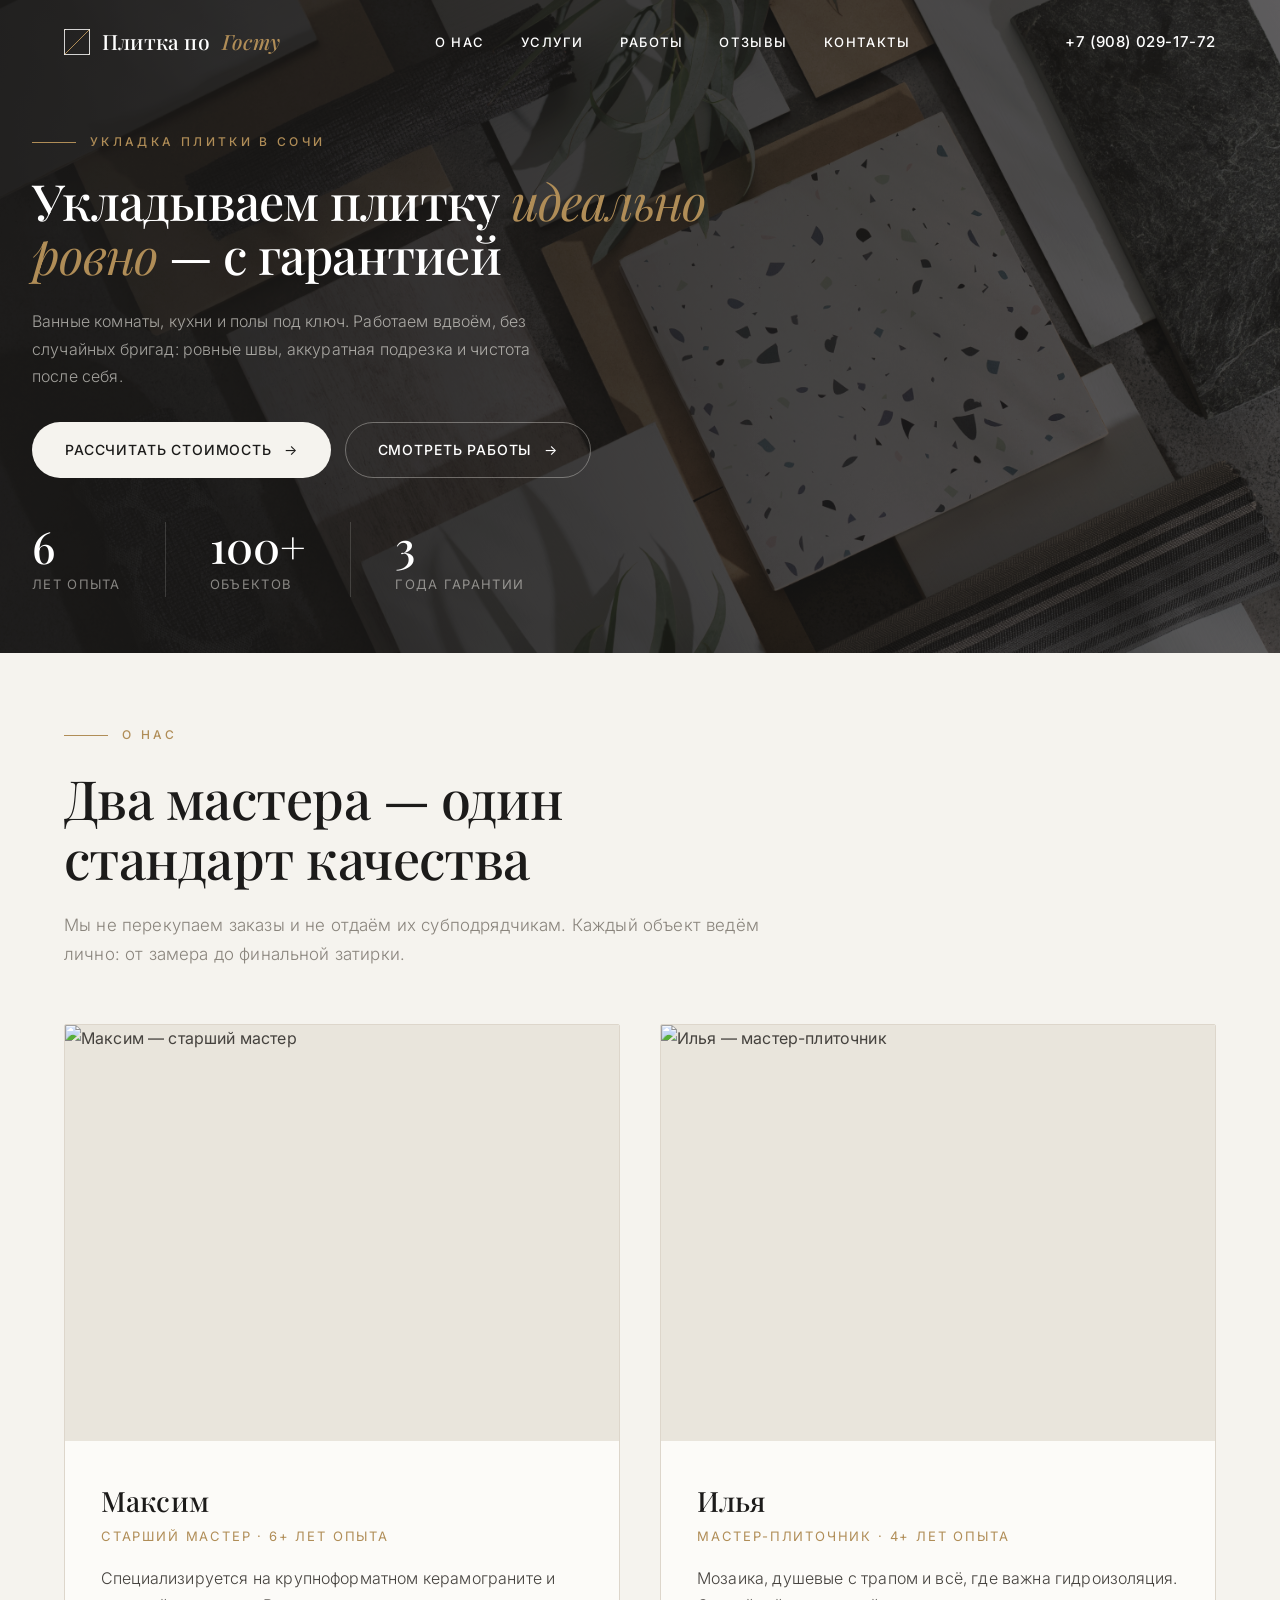
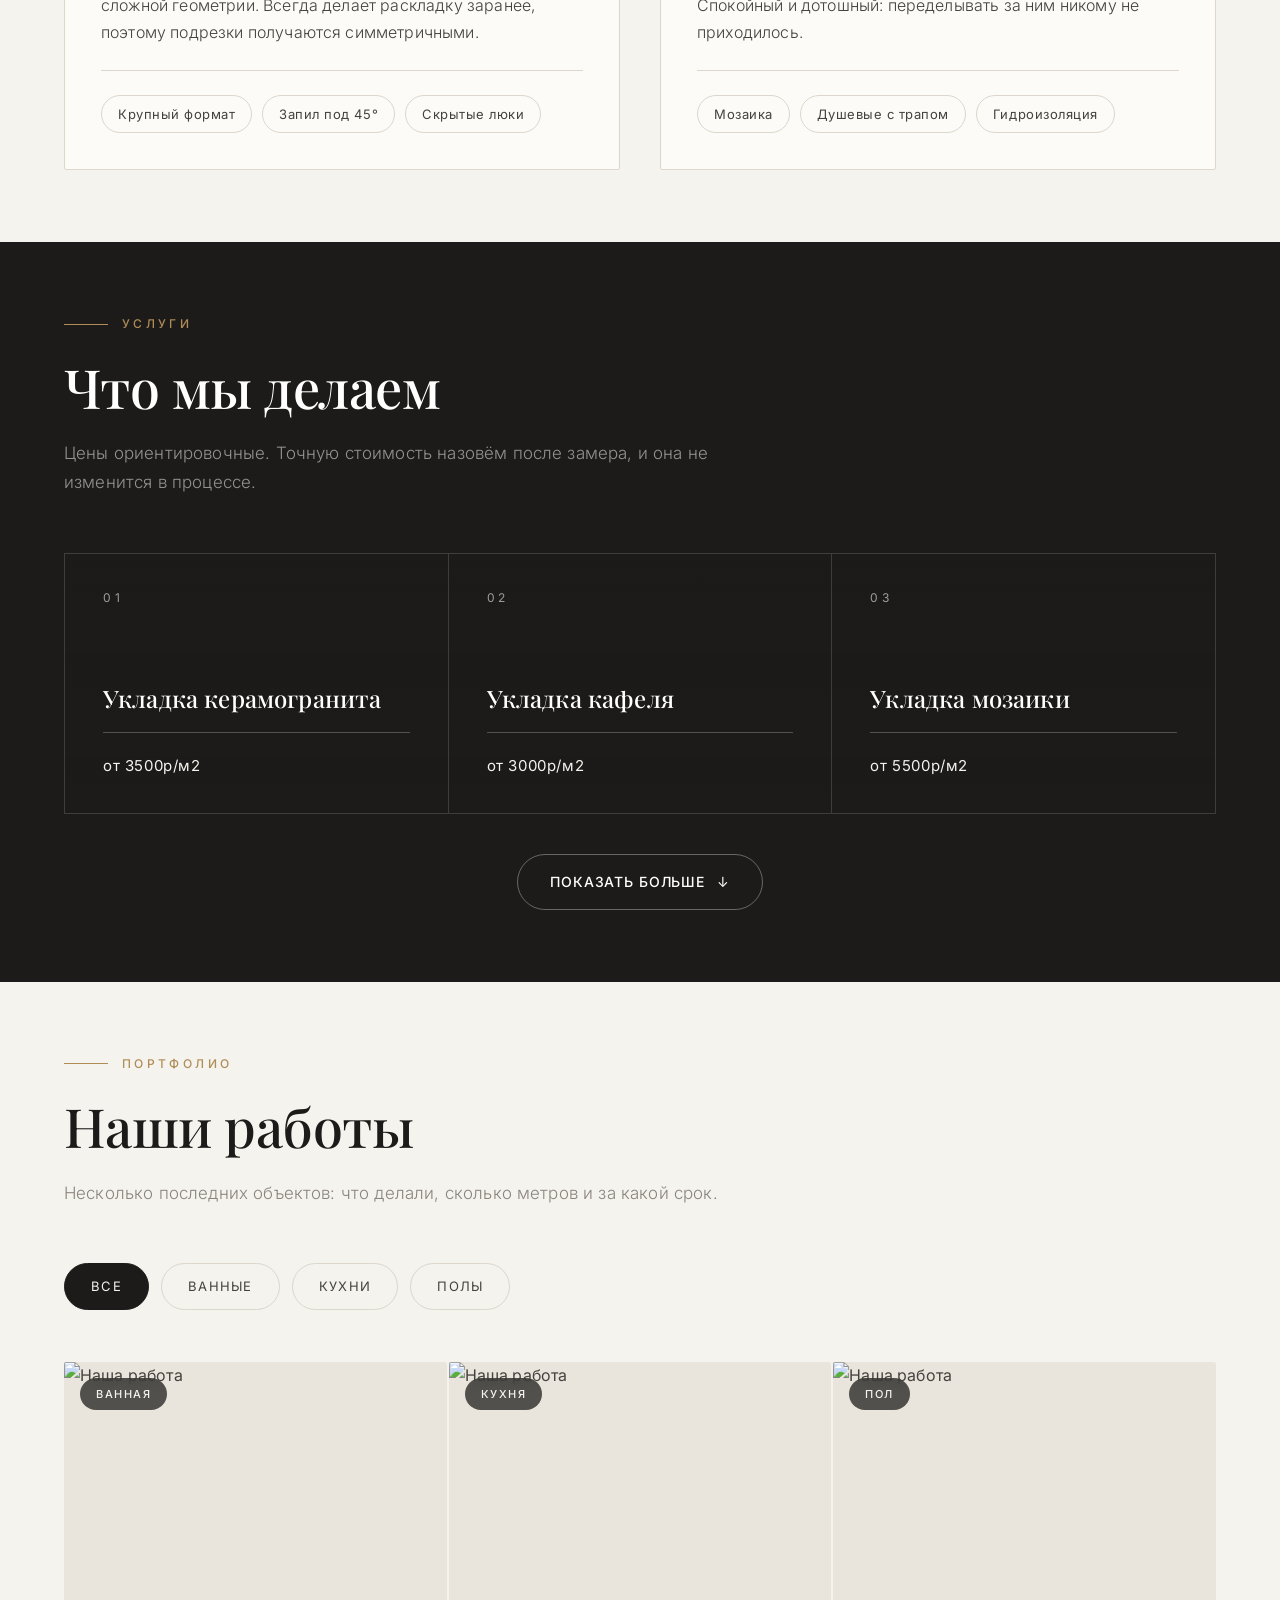
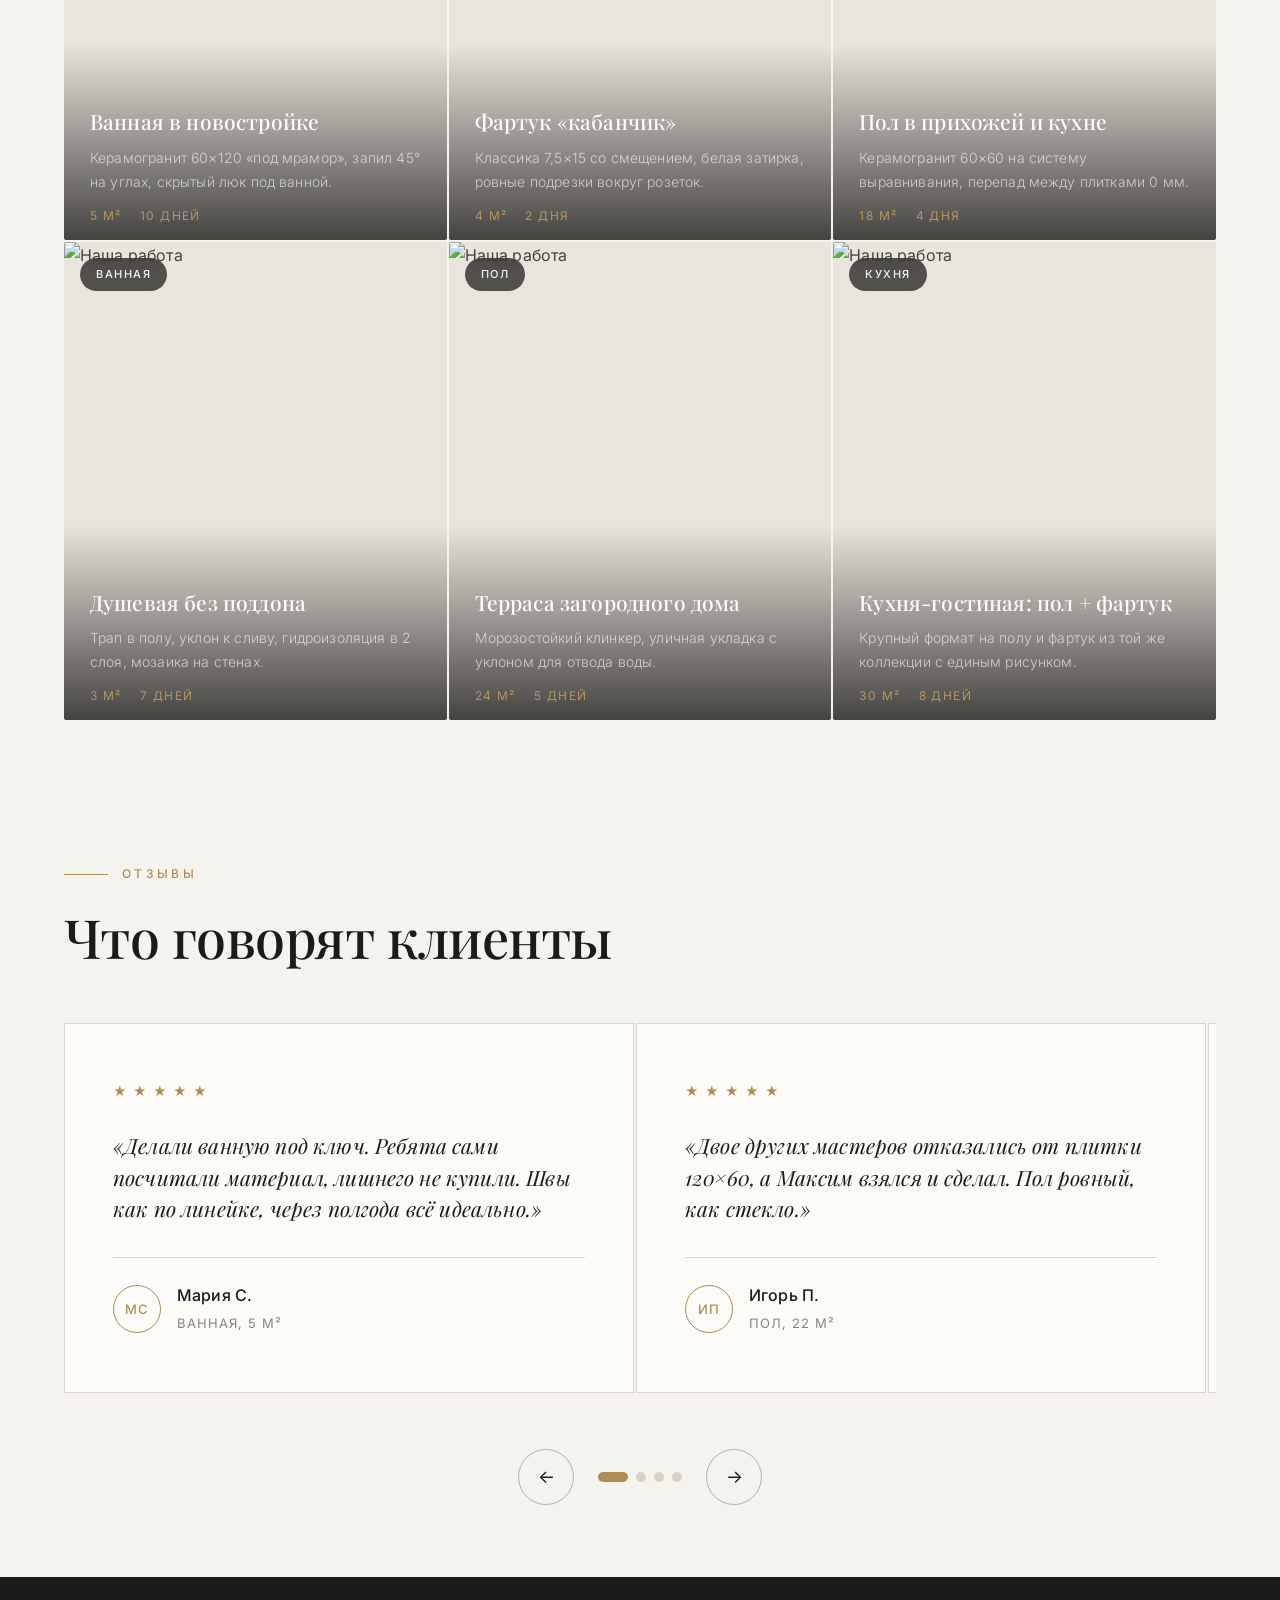
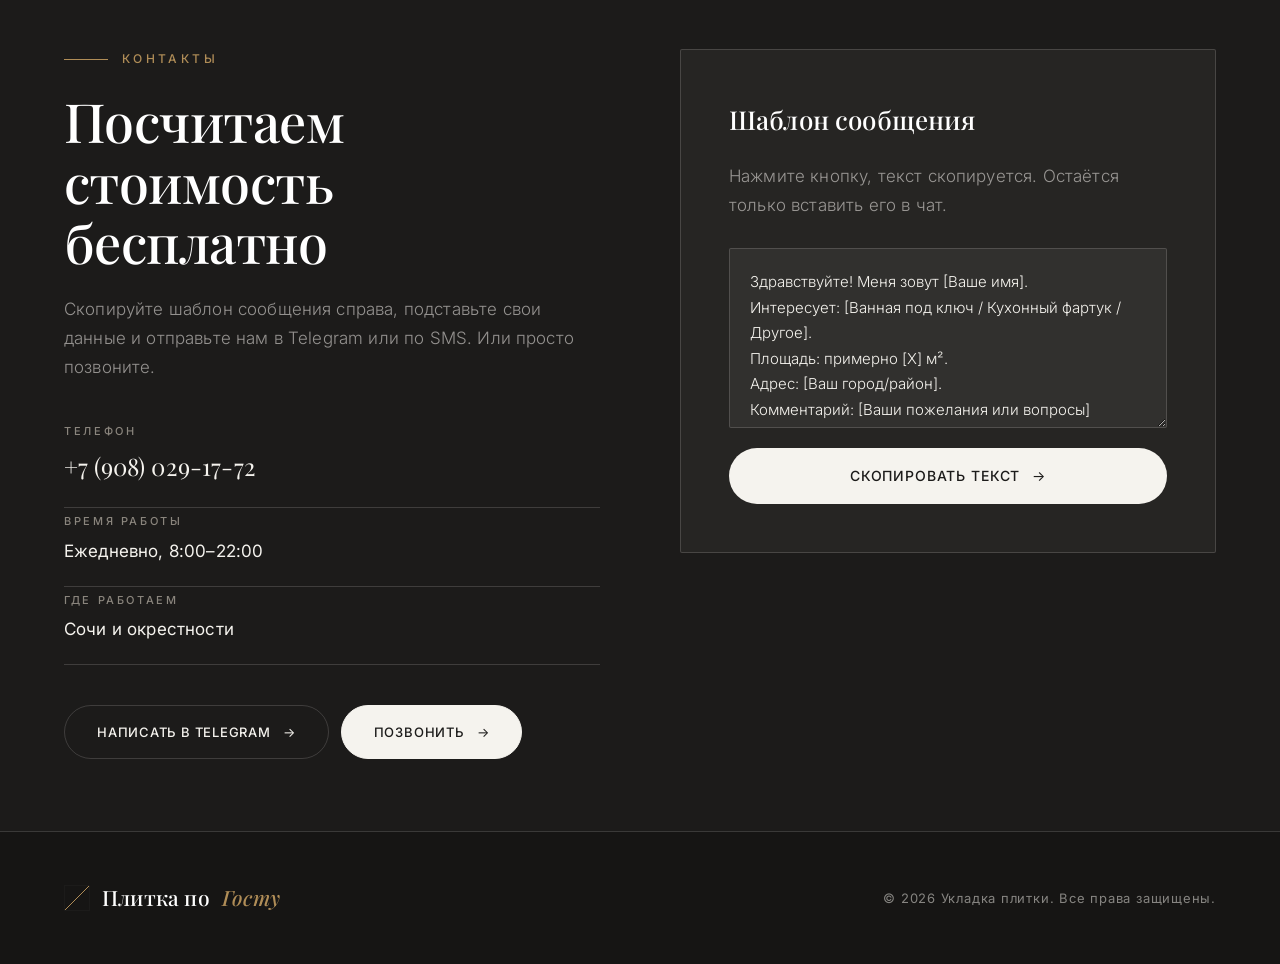
==== commit 253d49b9: "task snapshot f3729a49-7a60-46c8-bea4-0213a4afaa0a" ====
--- a/index.html
+++ b/index.html
@@ -16,7 +16,7 @@
   <link href="https://fonts.googleapis.com/css2?family=Inter:wght@300;400;500;600&family=Playfair+Display:ital,wght@0,400;0,500;0,600;1,400&display=swap" rel="stylesheet">
 
   <!-- Подключаем наш файл стилей -->
-  <link rel="stylesheet" href="style.css?v=11">
+  <link rel="stylesheet" href="style.css?v=12">
 
   <!-- Маленький скрипт: помечает, что JS работает (нужно для анимаций появления) -->
   <script>document.documentElement.classList.add('js');</script>
@@ -157,55 +157,100 @@
           <p class="section__text">Цены ориентировочные. Точную стоимость назовём после замера, и она не изменится в процессе.</p>
         </div>
 
-        <!-- Сетка карточек: сама перестраивается под ширину экрана -->
-        <div class="services__grid">
-          <article class="service reveal">
+        <!-- Сетка карточек: по умолчанию виден только один ряд (3 карточки),
+             остальные раскрываются кнопкой «Показать больше».
+             Фон каждой карточки — своё фото images/priceN.jpg с затемнением -->
+        <div class="services__grid" id="servicesGrid">
+          <article class="service reveal" style="--bg: url('images/price1.jpg');">
             <span class="service__num">01</span>
-            <svg class="service__icon" viewBox="0 0 24 24" fill="none" stroke="currentColor" stroke-width="1.2" stroke-linecap="round" stroke-linejoin="round"><path d="M4 12V6a2 2 0 0 1 4 0"/><path d="M2 12h20v2a5 5 0 0 1-5 5H7a5 5 0 0 1-5-5v-2Z"/><path d="M6 21l-1 1.5M18 21l1 1.5"/></svg>
-            <h3 class="service__title">Ванная под ключ</h3>
-            <p class="service__text">Демонтаж, выравнивание стен, гидроизоляция, укладка и затирка. Один подрядчик на весь процесс.</p>
-            <p class="service__price">от 2 000 ₽/м²</p>
-          </article>
-
-          <article class="service reveal">
+            <h3 class="service__title">Укладка керамогранита</h3>
+            <p class="service__price">от 3500р/м2</p>
+          </article>
+
+          <article class="service reveal" style="--bg: url('images/price2.jpg');">
             <span class="service__num">02</span>
-            <svg class="service__icon" viewBox="0 0 24 24" fill="none" stroke="currentColor" stroke-width="1.2" stroke-linecap="round" stroke-linejoin="round"><path d="M15 3l6 6-9 9-6-6 9-9Z"/><path d="M9 15l-5.5 5.5"/><path d="M12 6l6 6"/></svg>
-            <h3 class="service__title">Кухонный фартук</h3>
-            <p class="service__text">«Кабанчик», керамогранит, мозаика. Аккуратно обходим розетки и выводы.</p>
-            <p class="service__price">от 1 800 ₽/м²</p>
-          </article>
-
-          <article class="service reveal">
+            <h3 class="service__title">Укладка кафеля</h3>
+            <p class="service__price">от 3000р/м2</p>
+          </article>
+
+          <article class="service reveal" style="--bg: url('images/price3.jpg');">
             <span class="service__num">03</span>
-            <svg class="service__icon" viewBox="0 0 24 24" fill="none" stroke="currentColor" stroke-width="1.2" stroke-linecap="round" stroke-linejoin="round"><rect x="3" y="16" width="18" height="5"/><path d="M8 16v-4m8 4v-6M12 16v-2"/><path d="M5 8h14M12 8V3"/></svg>
-            <h3 class="service__title">Напольная плитка</h3>
-            <p class="service__text">Укладка на систему выравнивания: никаких «ступенек» между плитками.</p>
-            <p class="service__price">от 1 500 ₽/м²</p>
-          </article>
-
-          <article class="service reveal">
+            <h3 class="service__title">Укладка мозаики</h3>
+            <p class="service__price">от 5500р/м2</p>
+          </article>
+
+          <article class="service reveal" style="--bg: url('images/price4.jpg');">
             <span class="service__num">04</span>
-            <svg class="service__icon" viewBox="0 0 24 24" fill="none" stroke="currentColor" stroke-width="1.2" stroke-linecap="round" stroke-linejoin="round"><rect x="5" y="3" width="14" height="18"/><path d="M5 11c3-2 5 2 7 0s5-2 7 0"/></svg>
-            <h3 class="service__title">Крупный формат</h3>
-            <p class="service__text">Керамогранит 60×120, 120×240 и больше. Специальный инструмент и опыт.</p>
-            <p class="service__price">от 2 500 ₽/м²</p>
-          </article>
-
-          <article class="service reveal">
+            <h3 class="service__title">Укладка плитки "кабанчик"</h3>
+            <p class="service__price">от 6500р/м2</p>
+          </article>
+
+          <article class="service reveal" style="--bg: url('images/price5.jpg');">
             <span class="service__num">05</span>
-            <svg class="service__icon" viewBox="0 0 24 24" fill="none" stroke="currentColor" stroke-width="1.2" stroke-linecap="round" stroke-linejoin="round"><rect x="3" y="3" width="7" height="7"/><rect x="14" y="3" width="7" height="7"/><rect x="3" y="14" width="7" height="7"/><circle cx="17.5" cy="17.5" r="3.5"/></svg>
-            <h3 class="service__title">Мозаика и узоры</h3>
-            <p class="service__text">Панно, ёлочка, сложные раскладки, которые превращают ванную в дизайнерскую.</p>
-            <p class="service__price">от 3 000 ₽/м²</p>
-          </article>
-
-          <article class="service reveal">
+            <h3 class="service__title">Кладка фартуков</h3>
+            <p class="service__price">35000р</p>
+          </article>
+
+          <article class="service reveal" style="--bg: url('images/price6.jpg');">
             <span class="service__num">06</span>
-            <svg class="service__icon" viewBox="0 0 24 24" fill="none" stroke="currentColor" stroke-width="1.2" stroke-linecap="round" stroke-linejoin="round"><path d="M3 12h18"/><path d="M6 12v-3m4 3v-5m4 5v-3m4 3v-5"/></svg>
-            <h3 class="service__title">Затирка и ремонт швов</h3>
-            <p class="service__text">Обновим потемневшие швы, заменим треснувшую плитку, переклеим отвалившуюся.</p>
-            <p class="service__price">от 500 ₽/м²</p>
-          </article>
+            <h3 class="service__title">Облицовка натуральным камнем</h3>
+            <p class="service__price">от 7000р/м2</p>
+          </article>
+
+          <article class="service reveal" style="--bg: url('images/price7.jpg');">
+            <span class="service__num">07</span>
+            <h3 class="service__title">Резка плитки под 45 градусов</h3>
+            <p class="service__price">от 1700р/м</p>
+          </article>
+
+          <article class="service reveal" style="--bg: url('images/price8.jpg');">
+            <span class="service__num">08</span>
+            <h3 class="service__title">Резка плитки</h3>
+            <p class="service__price">от 1000р/м</p>
+          </article>
+
+          <article class="service reveal" style="--bg: url('images/price9.jpg');">
+            <span class="service__num">09</span>
+            <h3 class="service__title">Сверление отверстий в плитке</h3>
+            <p class="service__price">от 1000р</p>
+          </article>
+
+          <article class="service reveal" style="--bg: url('images/price10.jpg');">
+            <span class="service__num">10</span>
+            <h3 class="service__title">Затирка швов эпоксидной затиркой</h3>
+            <p class="service__price">от 1000р/м2</p>
+          </article>
+
+          <article class="service reveal" style="--bg: url('images/price11.jpg');">
+            <span class="service__num">11</span>
+            <h3 class="service__title">Герметизация</h3>
+            <p class="service__price">от 500р/м</p>
+          </article>
+
+          <article class="service reveal" style="--bg: url('images/price12.jpg');">
+            <span class="service__num">12</span>
+            <h3 class="service__title">Цементная затирка швов</h3>
+            <p class="service__price">от 500р/м2</p>
+          </article>
+
+          <article class="service reveal" style="--bg: url('images/price13.jpg');">
+            <span class="service__num">13</span>
+            <h3 class="service__title">Устройство гидроизоляции под плитку</h3>
+            <p class="service__price">от 500р/м2</p>
+          </article>
+
+          <article class="service reveal" style="--bg: url('images/price14.jpg');">
+            <span class="service__num">14</span>
+            <h3 class="service__title">Демонтаж плитки</h3>
+            <p class="service__price">1000р</p>
+          </article>
+        </div>
+
+        <!-- Кнопка раскрытия остальных карточек (текст меняет JS) -->
+        <div class="services__more">
+          <button class="btn btn--ghost" id="servicesMoreBtn" type="button" aria-expanded="false" aria-controls="servicesGrid">
+            Показать больше<span class="btn__arrow">&darr;</span>
+          </button>
         </div>
       </div>
     </section>
@@ -438,6 +483,6 @@
   </a>
 
   <!-- Подключаем JavaScript в самом конце, когда вся страница уже загружена -->
-  <script src="script.js?v=6"></script>
+  <script src="script.js?v=7"></script>
 </body>
 </html>
--- a/style.css
+++ b/style.css
@@ -302,6 +302,7 @@
   max-width: 760px;
   margin-left: 0;
   text-align: left;
+  padding-left: 32px;
 }
 .hero__title {
   font-family: var(--font-head);
@@ -379,25 +380,46 @@
   border-top: 1px solid var(--c-line-dark);
   border-left: 1px solid var(--c-line-dark);
 }
+/* Пока сетка свёрнута — виден только первый ряд (3 карточки) */
+.services__grid:not(.is-expanded) .service:nth-child(n+4) { display: none; }
+
+/* Карточка: фон — своё фото (images/priceN.jpg) + затемняющий слой,
+   чтобы белый текст читался. Путь к фото задан в style="--bg: url(...)" у карточки */
 .service {
+  position: relative;
+  isolation: isolate;                 /* затемнение лежит строго над фото и под текстом */
   display: flex; flex-direction: column;
-  padding: 44px 38px;
+  min-height: 260px;
+  padding: 34px 38px;
   border-right: 1px solid var(--c-line-dark);
   border-bottom: 1px solid var(--c-line-dark);
-  background: transparent;
-  transition: background .35s;
-}
-.service:hover { background: #262523; }
+  background-image: var(--bg, none);
+  background-size: cover;
+  background-position: center;
+  overflow: hidden;
+}
+.service::before {
+  content: "";
+  position: absolute;
+  inset: 0;
+  z-index: -1;
+  background: linear-gradient(180deg, rgba(28, 27, 26, .78), rgba(28, 27, 26, .88));
+  transition: opacity .35s;
+}
+.service:hover::before { opacity: .62; }  /* при наведении фото проявляется сильнее */
+.service > * { position: relative; }      /* текст всегда поверх фона и затемнения */
 .service__num {
   font-size: 12px;
   letter-spacing: .3em;
-  color: rgba(245, 243, 238, .45);
-  margin-bottom: 34px;
-}
-.service__icon { width: 40px; height: 40px; stroke: var(--c-accent); margin-bottom: 22px; }
+  color: rgba(245, 243, 238, .6);
+  margin-bottom: auto;                    /* прижимает заголовок и цену к низу карточки */
+  padding-bottom: 24px;
+}
 .service__title { font-family: var(--font-head); font-size: 24px; font-weight: 500; color: #fff; margin-bottom: 14px; }
-.service__text { flex-grow: 1; font-weight: 300; font-size: 15px; margin-bottom: 28px; }
-.service__price { padding-top: 20px; border-top: 1px solid var(--c-line-dark); font-size: 15px; letter-spacing: .04em; color: var(--c-bg); }
+.service__price { padding-top: 20px; border-top: 1px solid rgba(245, 243, 238, .25); font-size: 15px; letter-spacing: .04em; color: var(--c-bg); }
+
+/* Кнопка «Показать больше» под сеткой услуг */
+.services__more { display: flex; justify-content: center; margin-top: 40px; }
 
 /* =========================================================
    10. ПОРТФОЛИО — светлый блок слоновой кости (контраст №4),
@@ -637,6 +659,8 @@
   .section { padding: 88px 0; }
   .portfolio__grid { grid-template-columns: repeat(2, 1fr); }
   .services__grid { grid-template-columns: repeat(2, 1fr); }
+  /* На двух колонках «один ряд» = 2 карточки */
+  .services__grid:not(.is-expanded) .service:nth-child(n+3) { display: none; }
   .review { flex-basis: calc((100% - 2px) / 2); }
 }
 
@@ -688,6 +712,8 @@
   .about__grid,
   .services__grid,
   .portfolio__grid { grid-template-columns: 1fr; }
+  /* На телефоне в свёрнутом виде виден только один ряд = 1 карточка */
+  .services__grid:not(.is-expanded) .service:nth-child(n+2) { display: none; }
   .service { padding: 34px 26px; }
   .review { flex-basis: 88%; padding: 36px 28px; }  /* виден край следующего: понятно, что можно листать */
   .review__text { font-size: 18px; }
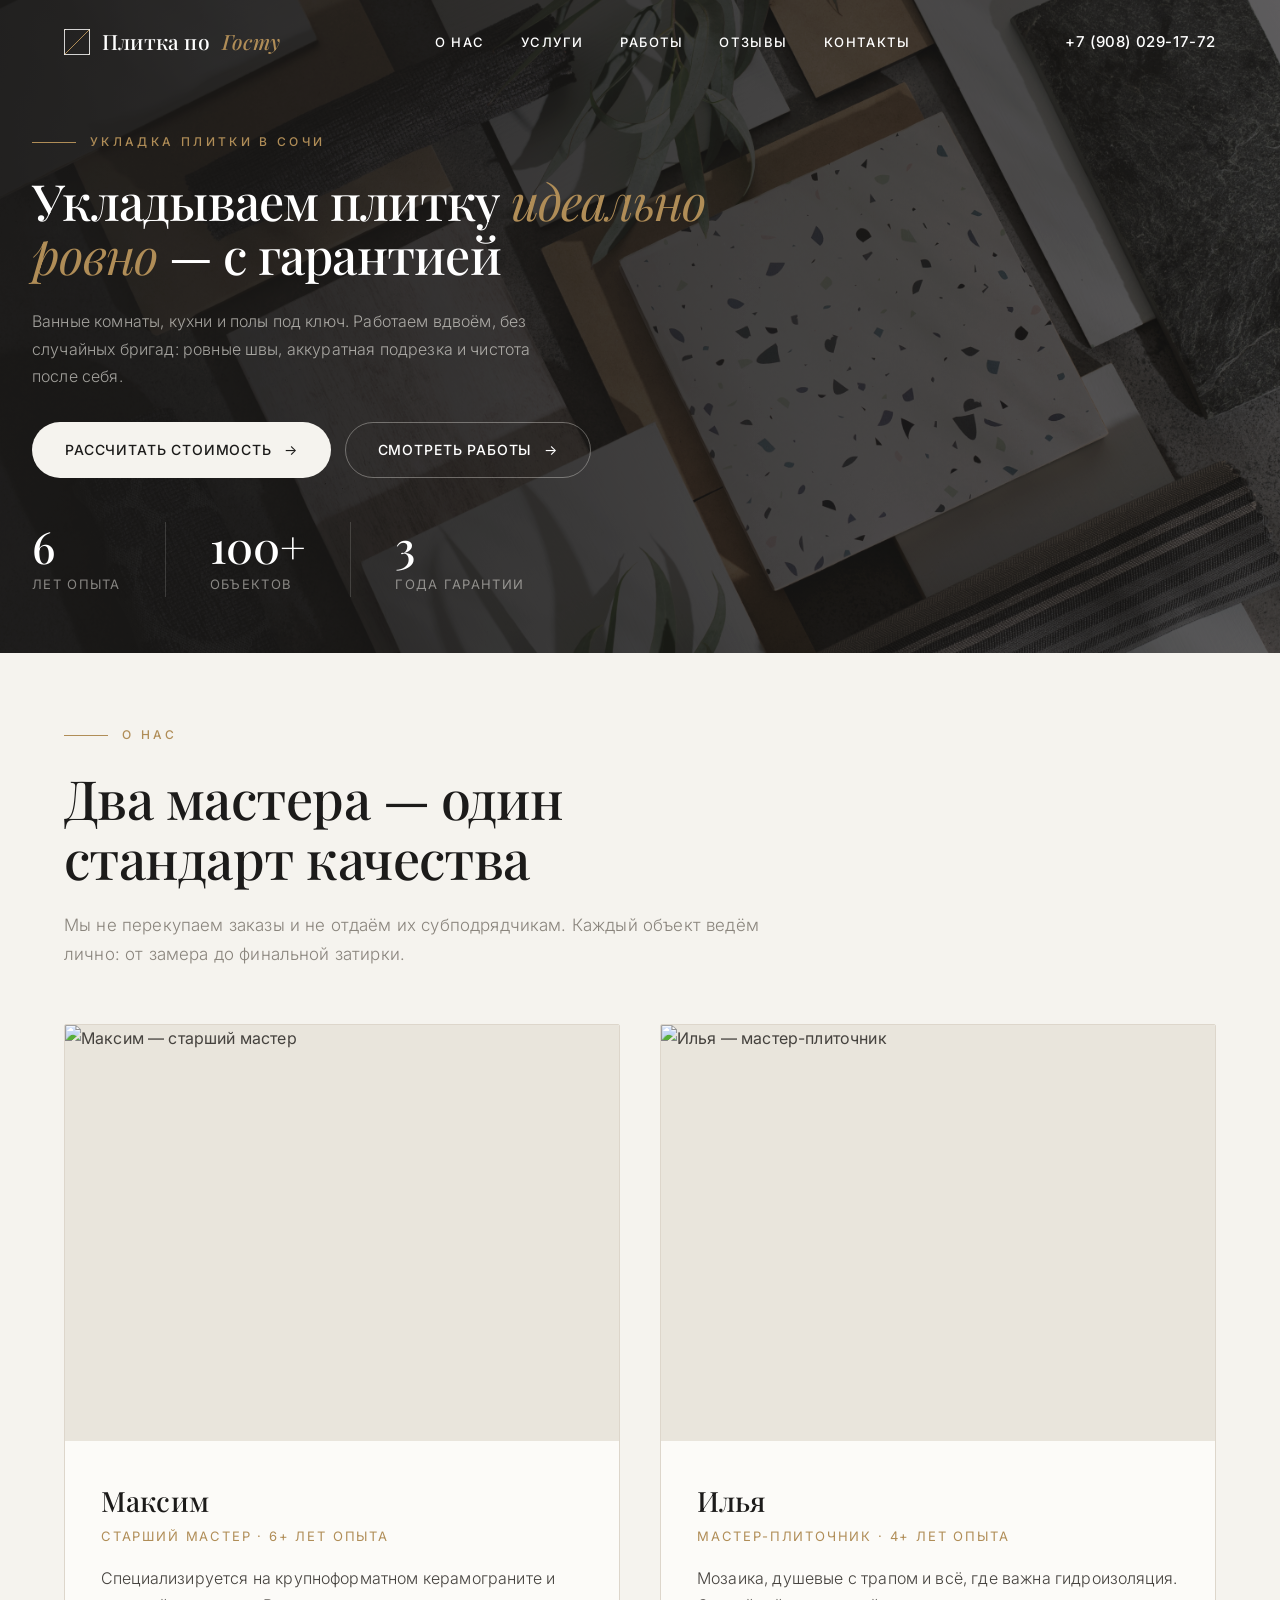
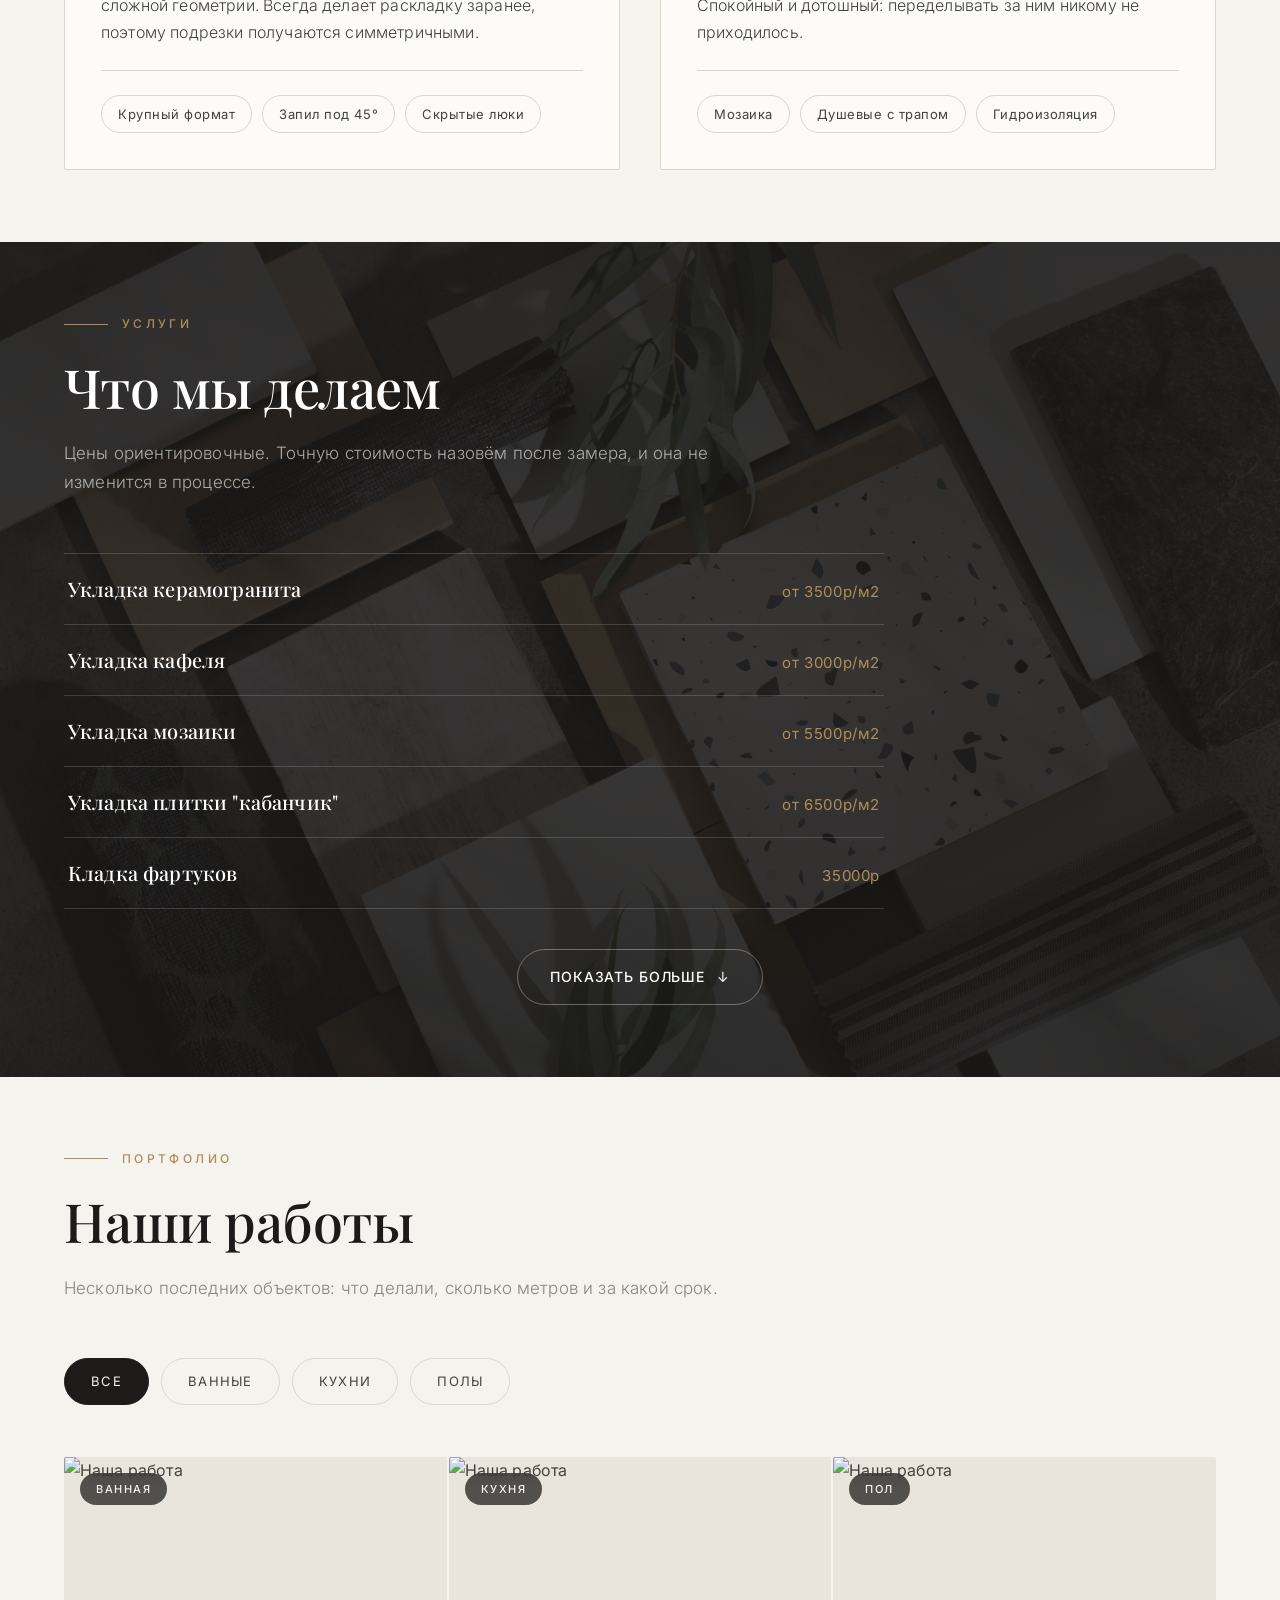
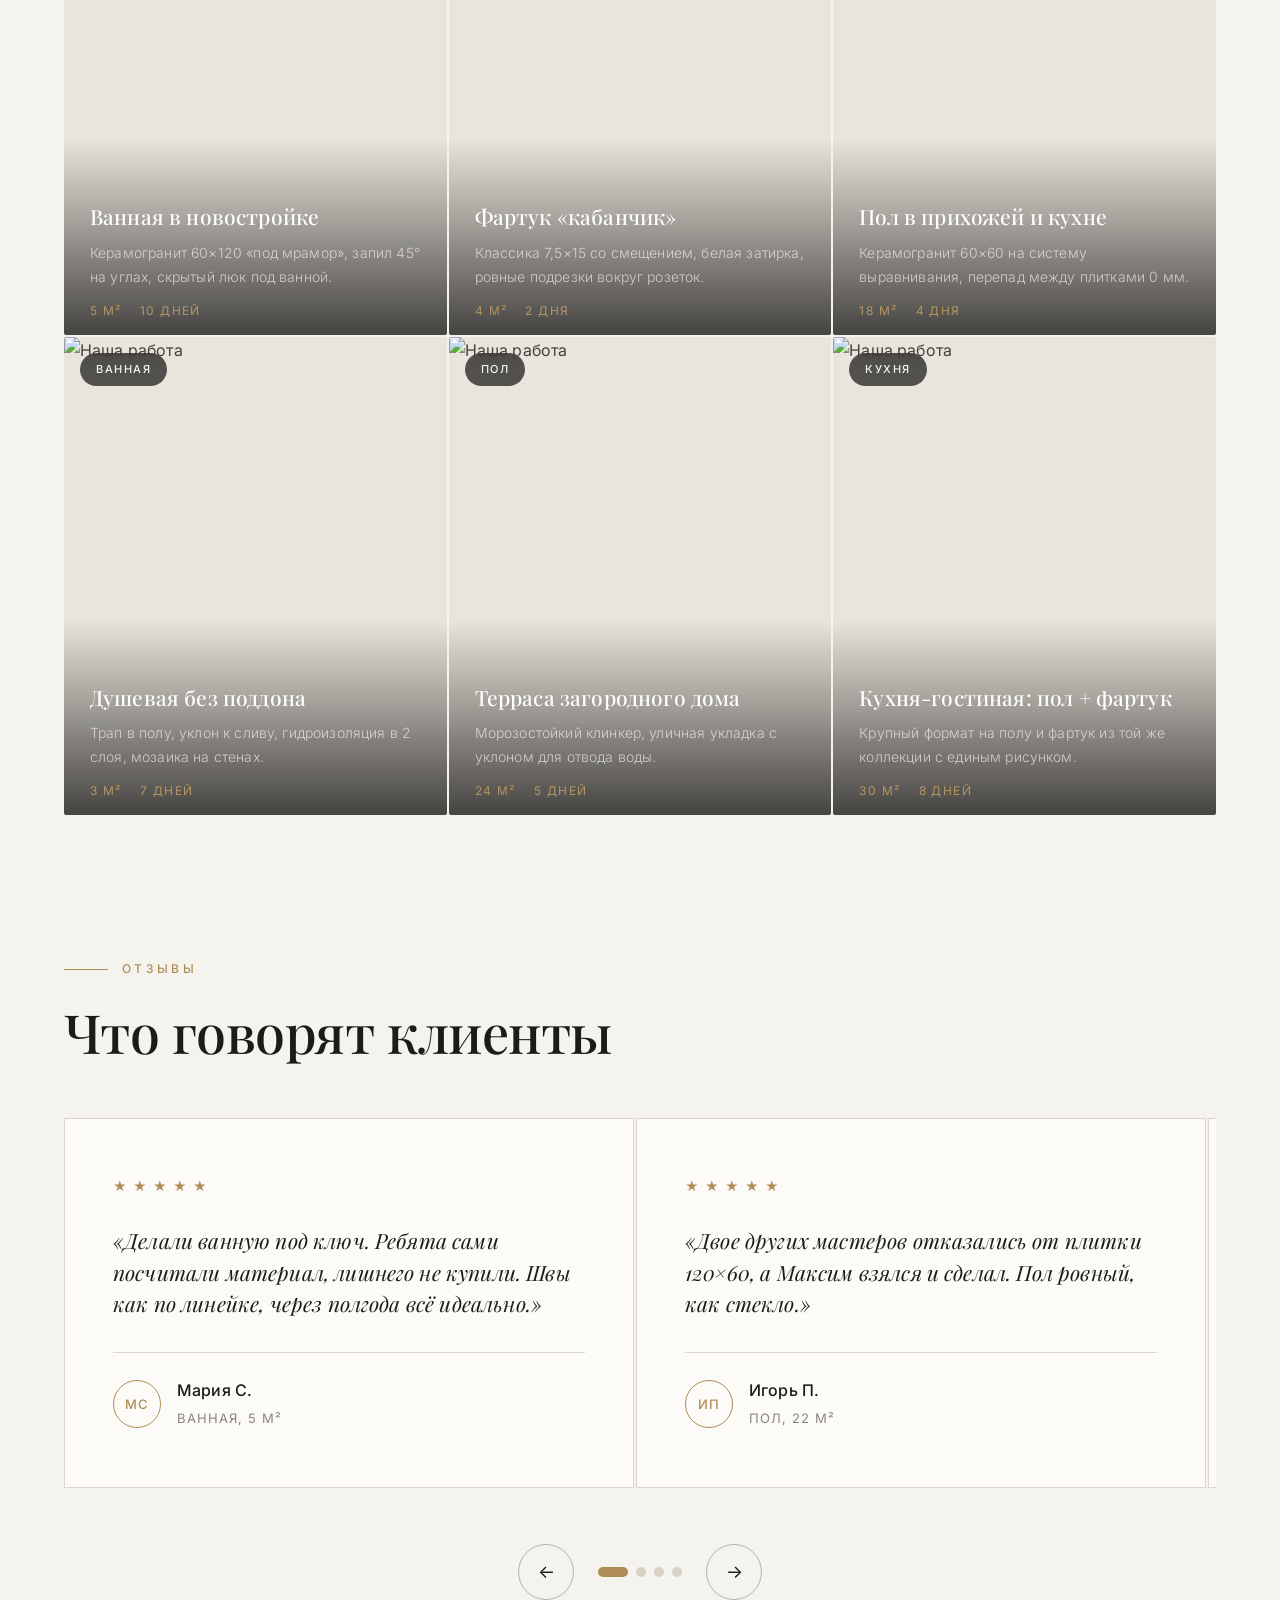
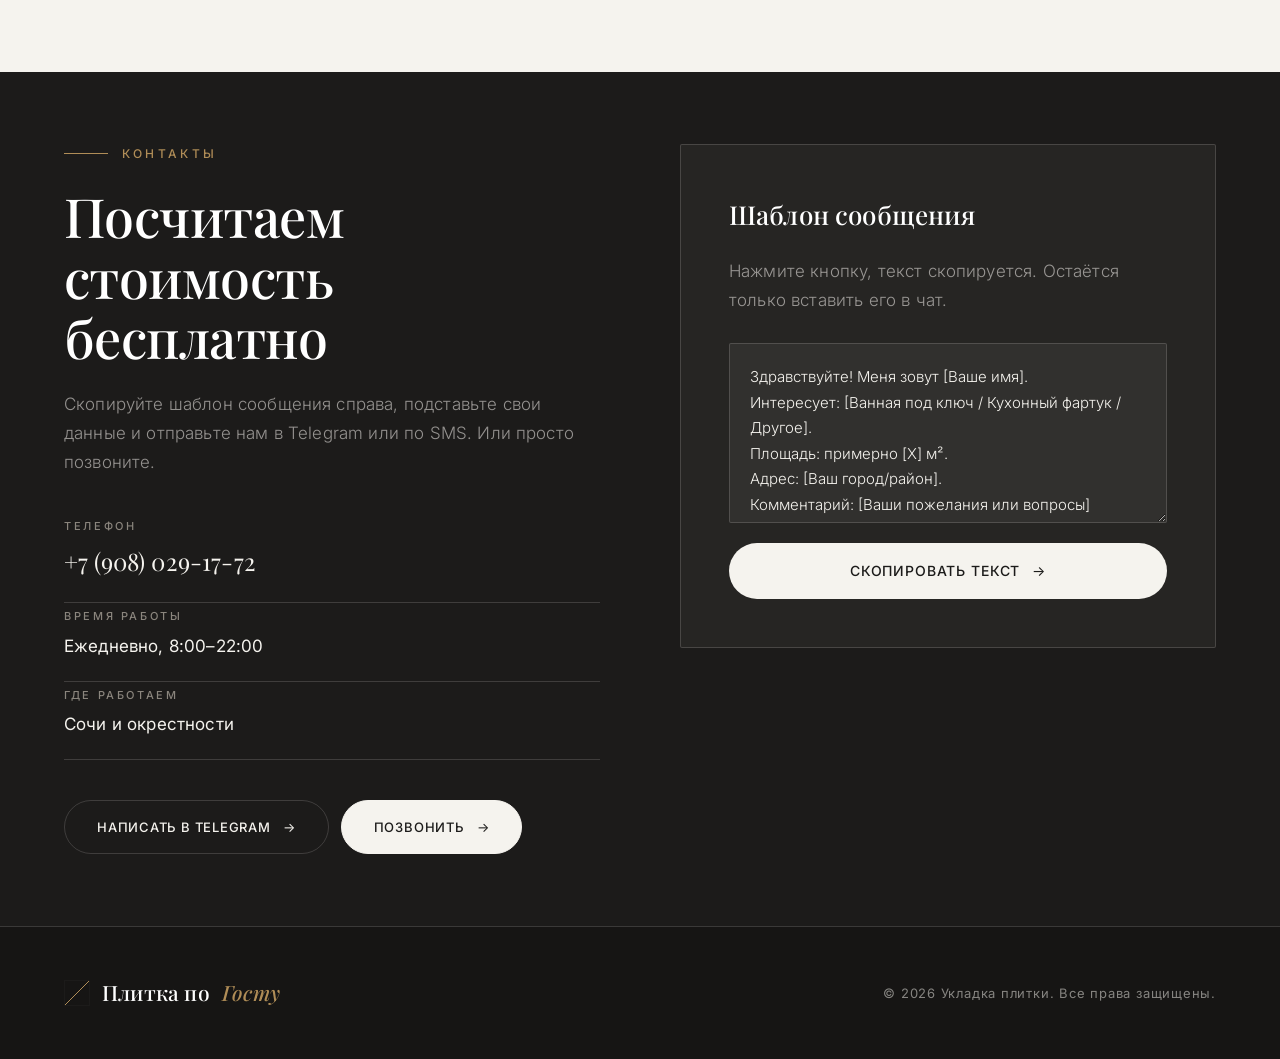
==== commit 42152c28: "task snapshot 368eaef2-d71f-4fc7-b464-2c6e66cd7b75" ====
--- a/index.html
+++ b/index.html
@@ -16,7 +16,7 @@
   <link href="https://fonts.googleapis.com/css2?family=Inter:wght@300;400;500;600&family=Playfair+Display:ital,wght@0,400;0,500;0,600;1,400&display=swap" rel="stylesheet">
 
   <!-- Подключаем наш файл стилей -->
-  <link rel="stylesheet" href="style.css?v=12">
+  <link rel="stylesheet" href="style.css?v=13">
 
   <!-- Маленький скрипт: помечает, что JS работает (нужно для анимаций появления) -->
   <script>document.documentElement.classList.add('js');</script>
@@ -149,6 +149,8 @@
 
     <!-- ==================== УСЛУГИ ==================== -->
     <section class="section services" id="services">
+      <!-- Фон как у первого экрана: то же фото, прозрачное и затемнённое -->
+      <div class="services__bg" aria-hidden="true"></div>
       <div class="container">
 
         <div class="section__head reveal">
@@ -157,94 +159,79 @@
           <p class="section__text">Цены ориентировочные. Точную стоимость назовём после замера, и она не изменится в процессе.</p>
         </div>
 
-        <!-- Сетка карточек: по умолчанию виден только один ряд (3 карточки),
-             остальные раскрываются кнопкой «Показать больше».
-             Фон каждой карточки — своё фото images/priceN.jpg с затемнением -->
-        <div class="services__grid" id="servicesGrid">
-          <article class="service reveal" style="--bg: url('images/price1.jpg');">
-            <span class="service__num">01</span>
-            <h3 class="service__title">Укладка керамогранита</h3>
-            <p class="service__price">от 3500р/м2</p>
-          </article>
-
-          <article class="service reveal" style="--bg: url('images/price2.jpg');">
-            <span class="service__num">02</span>
-            <h3 class="service__title">Укладка кафеля</h3>
-            <p class="service__price">от 3000р/м2</p>
-          </article>
-
-          <article class="service reveal" style="--bg: url('images/price3.jpg');">
-            <span class="service__num">03</span>
-            <h3 class="service__title">Укладка мозаики</h3>
-            <p class="service__price">от 5500р/м2</p>
-          </article>
-
-          <article class="service reveal" style="--bg: url('images/price4.jpg');">
-            <span class="service__num">04</span>
-            <h3 class="service__title">Укладка плитки "кабанчик"</h3>
-            <p class="service__price">от 6500р/м2</p>
-          </article>
-
-          <article class="service reveal" style="--bg: url('images/price5.jpg');">
-            <span class="service__num">05</span>
-            <h3 class="service__title">Кладка фартуков</h3>
-            <p class="service__price">35000р</p>
-          </article>
-
-          <article class="service reveal" style="--bg: url('images/price6.jpg');">
-            <span class="service__num">06</span>
-            <h3 class="service__title">Облицовка натуральным камнем</h3>
-            <p class="service__price">от 7000р/м2</p>
-          </article>
-
-          <article class="service reveal" style="--bg: url('images/price7.jpg');">
-            <span class="service__num">07</span>
-            <h3 class="service__title">Резка плитки под 45 градусов</h3>
-            <p class="service__price">от 1700р/м</p>
-          </article>
-
-          <article class="service reveal" style="--bg: url('images/price8.jpg');">
-            <span class="service__num">08</span>
-            <h3 class="service__title">Резка плитки</h3>
-            <p class="service__price">от 1000р/м</p>
-          </article>
-
-          <article class="service reveal" style="--bg: url('images/price9.jpg');">
-            <span class="service__num">09</span>
-            <h3 class="service__title">Сверление отверстий в плитке</h3>
-            <p class="service__price">от 1000р</p>
-          </article>
-
-          <article class="service reveal" style="--bg: url('images/price10.jpg');">
-            <span class="service__num">10</span>
-            <h3 class="service__title">Затирка швов эпоксидной затиркой</h3>
-            <p class="service__price">от 1000р/м2</p>
-          </article>
-
-          <article class="service reveal" style="--bg: url('images/price11.jpg');">
-            <span class="service__num">11</span>
-            <h3 class="service__title">Герметизация</h3>
-            <p class="service__price">от 500р/м</p>
-          </article>
-
-          <article class="service reveal" style="--bg: url('images/price12.jpg');">
-            <span class="service__num">12</span>
-            <h3 class="service__title">Цементная затирка швов</h3>
-            <p class="service__price">от 500р/м2</p>
-          </article>
-
-          <article class="service reveal" style="--bg: url('images/price13.jpg');">
-            <span class="service__num">13</span>
-            <h3 class="service__title">Устройство гидроизоляции под плитку</h3>
-            <p class="service__price">от 500р/м2</p>
-          </article>
-
-          <article class="service reveal" style="--bg: url('images/price14.jpg');">
-            <span class="service__num">14</span>
-            <h3 class="service__title">Демонтаж плитки</h3>
-            <p class="service__price">1000р</p>
-          </article>
-        </div>
+        <!-- Простой список услуг: название + цена. По умолчанию видно
+             несколько строк, остальные раскрываются кнопкой «Показать больше» -->
+        <ul class="services__list" id="servicesGrid">
+          <li class="service reveal">
+            <span class="service__title">Укладка керамогранита</span>
+            <span class="service__price">от 3500р/м2</span>
+          </li>
+
+          <li class="service reveal">
+            <span class="service__title">Укладка кафеля</span>
+            <span class="service__price">от 3000р/м2</span>
+          </li>
+
+          <li class="service reveal">
+            <span class="service__title">Укладка мозаики</span>
+            <span class="service__price">от 5500р/м2</span>
+          </li>
+
+          <li class="service reveal">
+            <span class="service__title">Укладка плитки "кабанчик"</span>
+            <span class="service__price">от 6500р/м2</span>
+          </li>
+
+          <li class="service reveal">
+            <span class="service__title">Кладка фартуков</span>
+            <span class="service__price">35000р</span>
+          </li>
+
+          <li class="service reveal">
+            <span class="service__title">Облицовка натуральным камнем</span>
+            <span class="service__price">от 7000р/м2</span>
+          </li>
+
+          <li class="service reveal">
+            <span class="service__title">Резка плитки под 45 градусов</span>
+            <span class="service__price">от 1700р/м</span>
+          </li>
+
+          <li class="service reveal">
+            <span class="service__title">Резка плитки</span>
+            <span class="service__price">от 1000р/м</span>
+          </li>
+
+          <li class="service reveal">
+            <span class="service__title">Сверление отверстий в плитке</span>
+            <span class="service__price">от 1000р</span>
+          </li>
+
+          <li class="service reveal">
+            <span class="service__title">Затирка швов эпоксидной затиркой</span>
+            <span class="service__price">от 1000р/м2</span>
+          </li>
+
+          <li class="service reveal">
+            <span class="service__title">Герметизация</span>
+            <span class="service__price">от 500р/м</span>
+          </li>
+
+          <li class="service reveal">
+            <span class="service__title">Цементная затирка швов</span>
+            <span class="service__price">от 500р/м2</span>
+          </li>
+
+          <li class="service reveal">
+            <span class="service__title">Устройство гидроизоляции под плитку</span>
+            <span class="service__price">от 500р/м2</span>
+          </li>
+
+          <li class="service reveal">
+            <span class="service__title">Демонтаж плитки</span>
+            <span class="service__price">1000р</span>
+          </li>
+        </ul>
 
         <!-- Кнопка раскрытия остальных карточек (текст меняет JS) -->
         <div class="services__more">
--- a/style.css
+++ b/style.css
@@ -367,58 +367,59 @@
 }
 
 /* =========================================================
-   9. УСЛУГИ — тёмный графитовый блок (контраст №3),
-   карточки разделены тонкими линиями 1px
-   ========================================================= */
-.services { background: var(--c-dark); color: rgba(245, 243, 238, .72); }
+   9. УСЛУГИ — простой выпадающий список (название + цена),
+   без карточек и фото. Фон — как у первого экрана: то же
+   фото main1.jpg, прозрачное и затемнённое
+   ========================================================= */
+.services {
+  position: relative;
+  isolation: isolate;                 /* фоновое фото не «вылезает» за секцию */
+  background: var(--c-dark);          /* запасной фон, пока грузится фото */
+  color: rgba(245, 243, 238, .72);
+}
+/* Слой с фото — такой же приём, что и в .hero__bg */
+.services__bg {
+  position: absolute; inset: 0; z-index: -1;
+  background: url('main1.jpg') center / cover no-repeat;
+  opacity: .35;                          /* «прозрачный», как у главного блока */
+  filter: saturate(.85) contrast(1.05);
+}
+/* Равномерное затемнение поверх фото, чтобы текст читался */
+.services__bg::after {
+  content: '';
+  position: absolute; inset: 0;
+  background: linear-gradient(180deg,
+    rgba(28, 27, 26, .72) 0%,
+    rgba(28, 27, 26, .62) 50%,
+    rgba(28, 27, 26, .72) 100%);
+}
+.services .container { position: relative; z-index: 1; }
 .services .section__title { color: #fff; }
-.services .section__text { color: rgba(245, 243, 238, .55); }
-
-.services__grid {
-  display: grid;
-  grid-template-columns: repeat(3, 1fr);
+.services .section__text { color: rgba(245, 243, 238, .65); }
+
+/* Список: строки разделены тонкими светлыми линиями */
+.services__list {
+  max-width: 820px;
   border-top: 1px solid var(--c-line-dark);
-  border-left: 1px solid var(--c-line-dark);
-}
-/* Пока сетка свёрнута — виден только первый ряд (3 карточки) */
-.services__grid:not(.is-expanded) .service:nth-child(n+4) { display: none; }
-
-/* Карточка: фон — своё фото (images/priceN.jpg) + затемняющий слой,
-   чтобы белый текст читался. Путь к фото задан в style="--bg: url(...)" у карточки */
+}
+/* Пока список свёрнут — видно только первые 5 строк */
+.services__list:not(.is-expanded) .service:nth-child(n+6) { display: none; }
+
+/* Строка списка: название слева, цена справа */
 .service {
-  position: relative;
-  isolation: isolate;                 /* затемнение лежит строго над фото и под текстом */
-  display: flex; flex-direction: column;
-  min-height: 260px;
-  padding: 34px 38px;
-  border-right: 1px solid var(--c-line-dark);
+  display: flex;
+  align-items: baseline;
+  justify-content: space-between;
+  gap: 24px;
+  padding: 18px 4px;
   border-bottom: 1px solid var(--c-line-dark);
-  background-image: var(--bg, none);
-  background-size: cover;
-  background-position: center;
-  overflow: hidden;
-}
-.service::before {
-  content: "";
-  position: absolute;
-  inset: 0;
-  z-index: -1;
-  background: linear-gradient(180deg, rgba(28, 27, 26, .78), rgba(28, 27, 26, .88));
-  transition: opacity .35s;
-}
-.service:hover::before { opacity: .62; }  /* при наведении фото проявляется сильнее */
-.service > * { position: relative; }      /* текст всегда поверх фона и затемнения */
-.service__num {
-  font-size: 12px;
-  letter-spacing: .3em;
-  color: rgba(245, 243, 238, .6);
-  margin-bottom: auto;                    /* прижимает заголовок и цену к низу карточки */
-  padding-bottom: 24px;
-}
-.service__title { font-family: var(--font-head); font-size: 24px; font-weight: 500; color: #fff; margin-bottom: 14px; }
-.service__price { padding-top: 20px; border-top: 1px solid rgba(245, 243, 238, .25); font-size: 15px; letter-spacing: .04em; color: var(--c-bg); }
-
-/* Кнопка «Показать больше» под сеткой услуг */
+  transition: padding-left .25s;
+}
+.service:hover { padding-left: 12px; }   /* лёгкий сдвиг при наведении */
+.service__title { font-family: var(--font-head); font-size: 20px; font-weight: 500; color: #fff; }
+.service__price { font-size: 15px; letter-spacing: .04em; color: var(--c-accent); white-space: nowrap; }
+
+/* Кнопка «Показать больше» под списком услуг */
 .services__more { display: flex; justify-content: center; margin-top: 40px; }
 
 /* =========================================================
@@ -658,9 +659,7 @@
   .container { width: min(1200px, 100% - 80px); }  /* на узких экранах боковой отступ меньше */
   .section { padding: 88px 0; }
   .portfolio__grid { grid-template-columns: repeat(2, 1fr); }
-  .services__grid { grid-template-columns: repeat(2, 1fr); }
-  /* На двух колонках «один ряд» = 2 карточки */
-  .services__grid:not(.is-expanded) .service:nth-child(n+3) { display: none; }
+  .service__title { font-size: 18px; }
   .review { flex-basis: calc((100% - 2px) / 2); }
 }
 
@@ -710,11 +709,10 @@
   .hero__stats li { padding-right: 22px; margin-right: 22px; }
   .hero__stats strong { font-size: 32px; }
   .about__grid,
-  .services__grid,
   .portfolio__grid { grid-template-columns: 1fr; }
-  /* На телефоне в свёрнутом виде виден только один ряд = 1 карточка */
-  .services__grid:not(.is-expanded) .service:nth-child(n+2) { display: none; }
-  .service { padding: 34px 26px; }
+  /* На узких экранах в свёрнутом списке видно меньше строк */
+  .services__list:not(.is-expanded) .service:nth-child(n+4) { display: none; }
+  .service { flex-direction: column; align-items: flex-start; gap: 4px; padding: 16px 4px; }
   .review { flex-basis: 88%; padding: 36px 28px; }  /* виден край следующего: понятно, что можно листать */
   .review__text { font-size: 18px; }
   .template-box { padding: 30px 22px; }
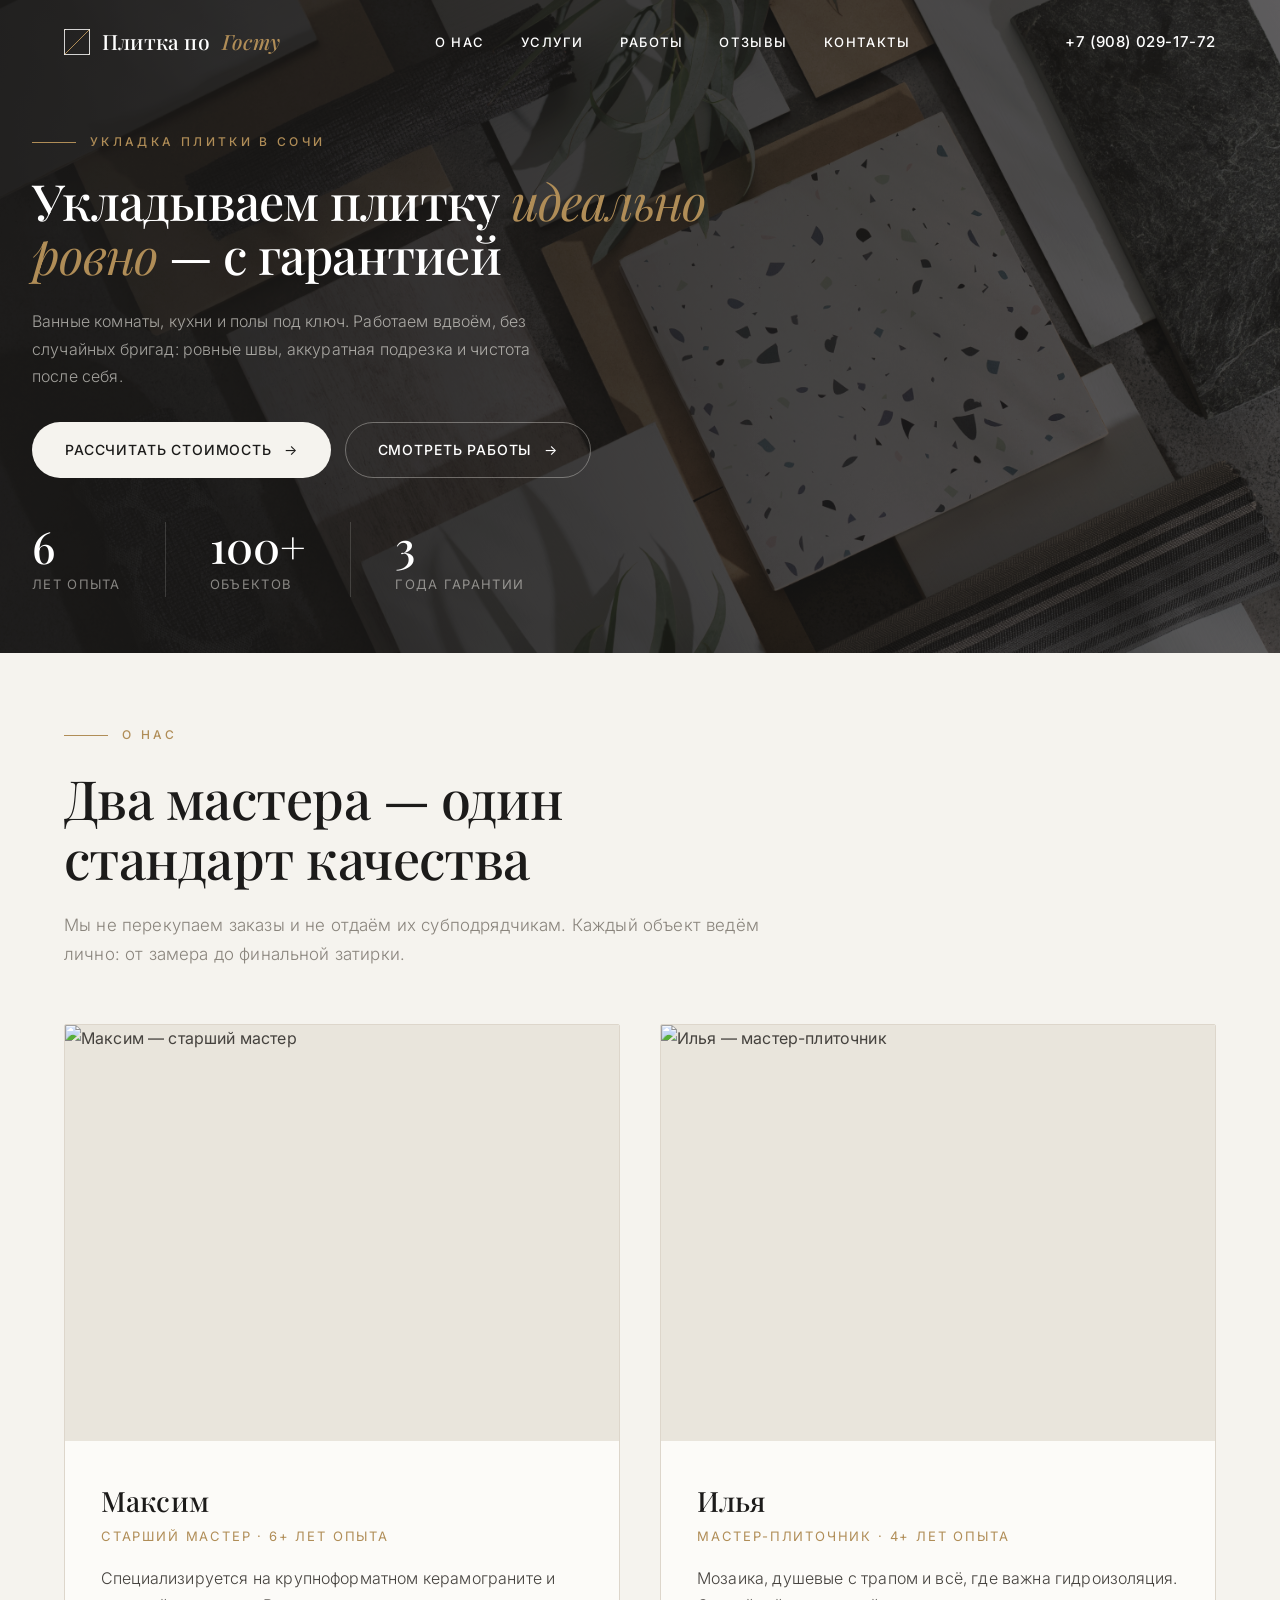
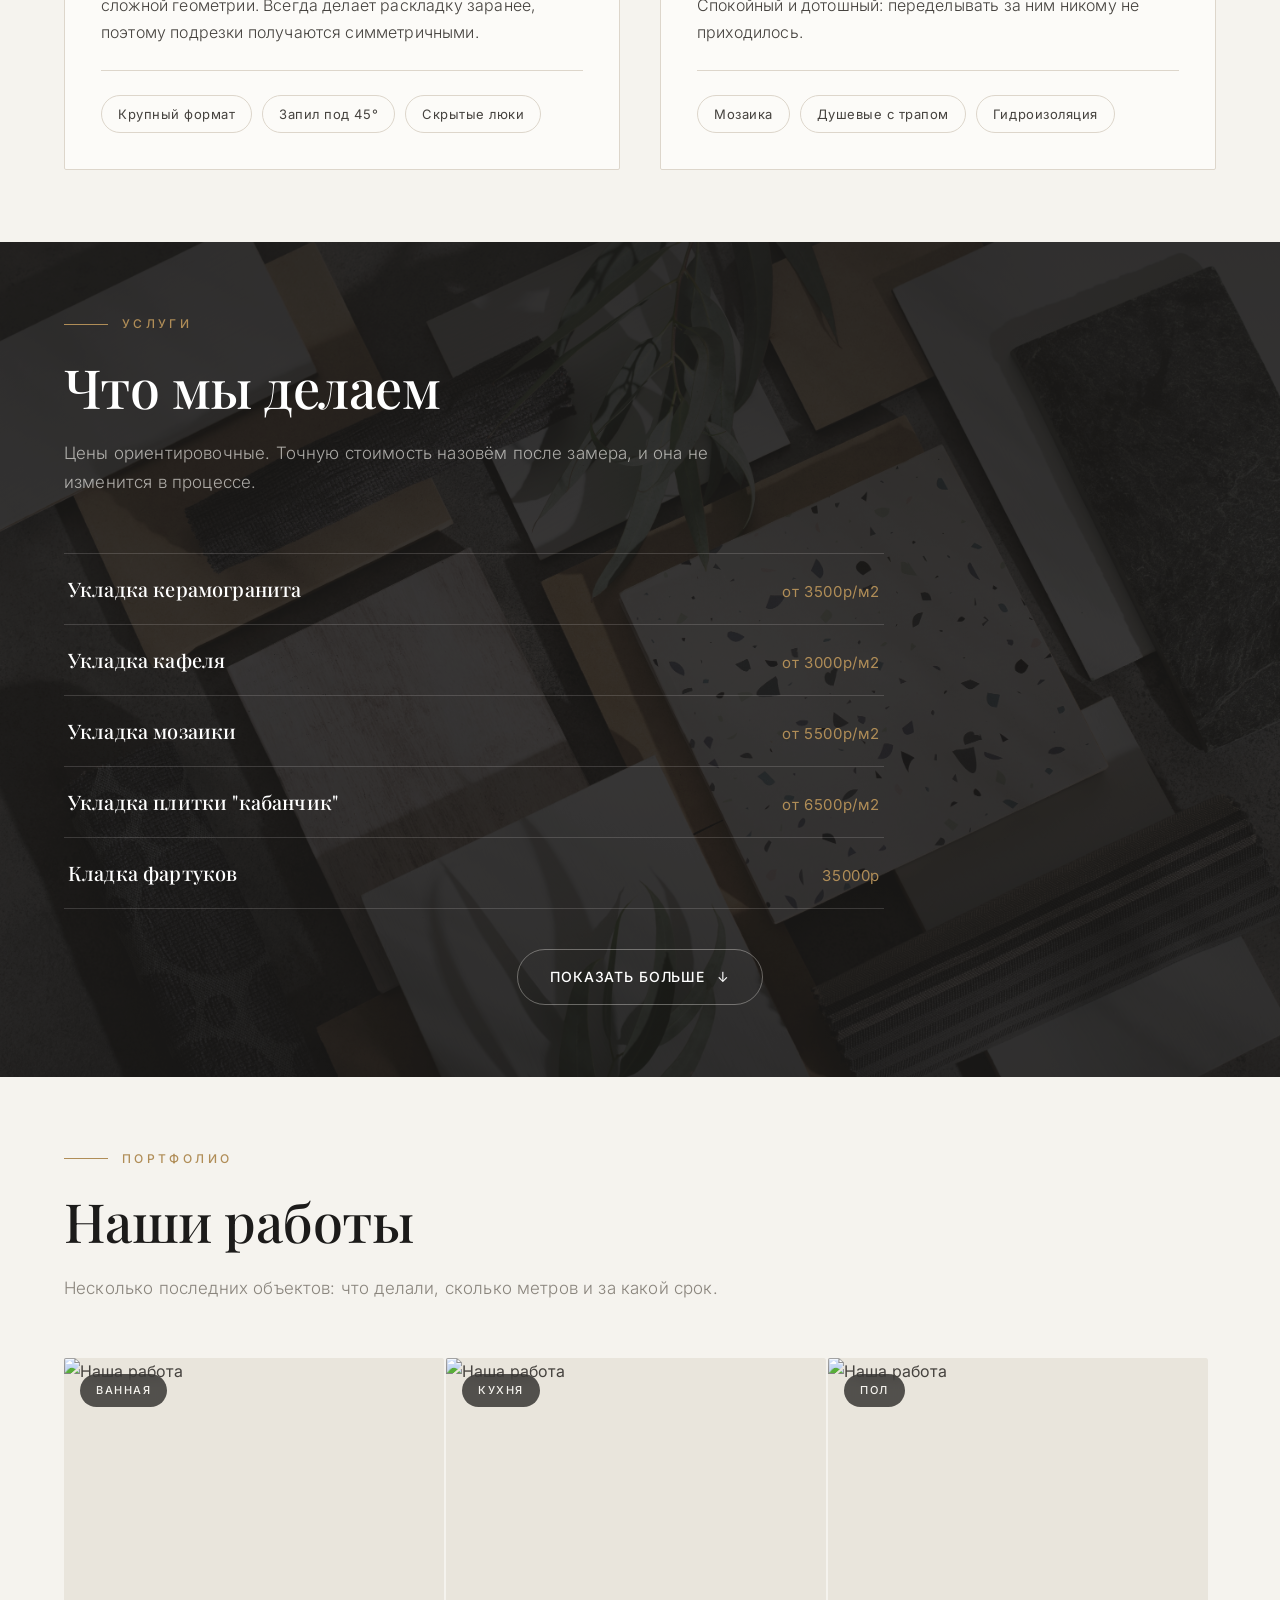
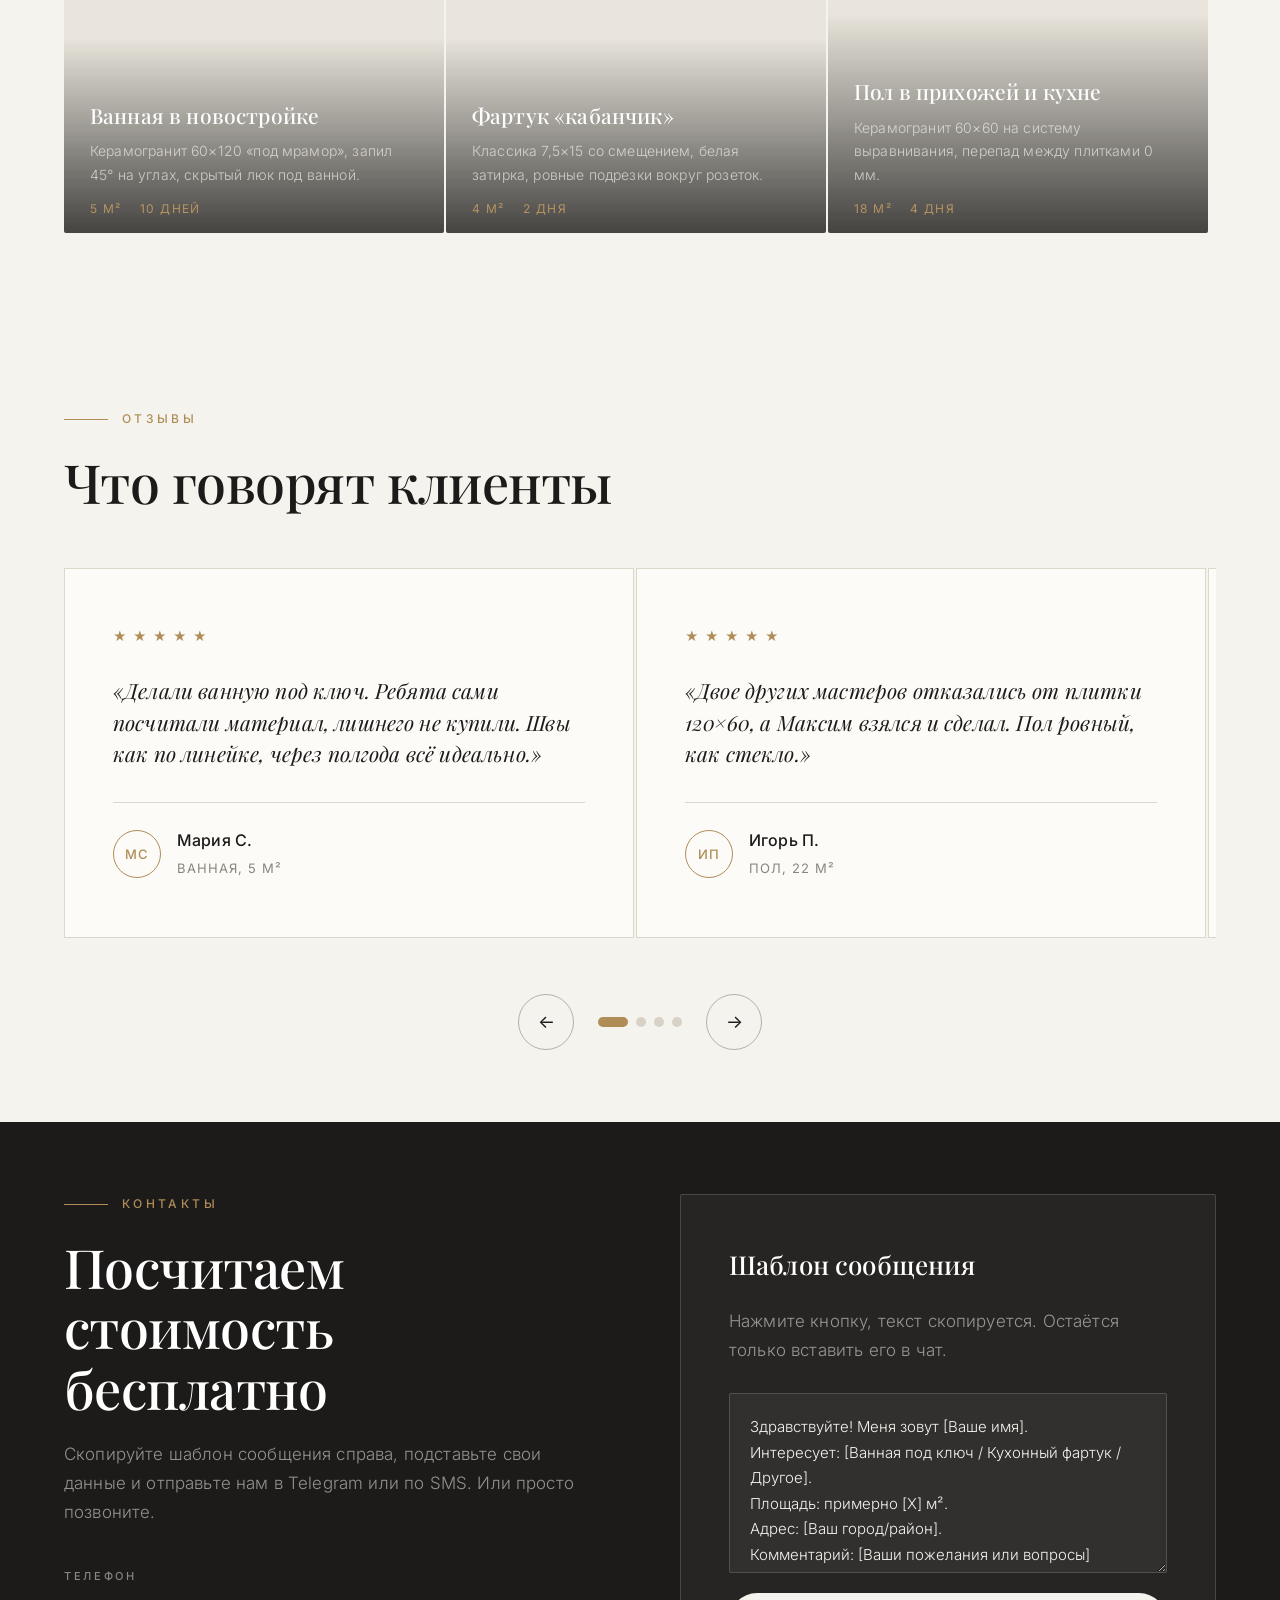
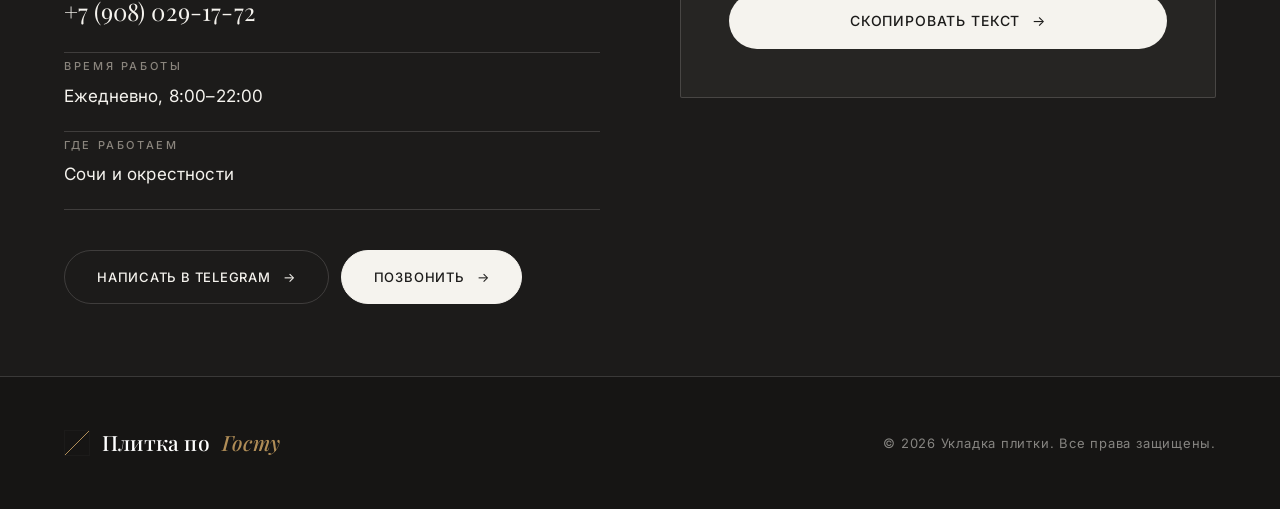
==== commit 5a4dae62: "task snapshot 25fa37fa-6390-4895-9874-e7ae8b9b4c04" ====
--- a/index.html
+++ b/index.html
@@ -252,19 +252,12 @@
           <p class="section__text">Несколько последних объектов: что делали, сколько метров и за какой срок.</p>
         </div>
 
-        <!-- Кнопки фильтра. data-filter должен совпадать с data-category у карточек -->
-        <div class="filters">
-          <button class="filter is-active" data-filter="all">Все</button>
-          <button class="filter" data-filter="bath">Ванные</button>
-          <button class="filter" data-filter="kitchen">Кухни</button>
-          <button class="filter" data-filter="floor">Полы</button>
-        </div>
-
-        <div class="portfolio__grid">
-          <!-- Работа 1. Чтобы поставить фото: <img src="images/work-1.jpg" alt="..."> внутрь .work__photo -->
-          <article class="work reveal" data-category="bath">
-            <div class="work__photo photo">
-              <img src="https://images.unsplash.com/photo-1600566753190-17f0baa2a6c3?auto=format&fit=crop&w=900&q=80" alt="Наша работа" loading="lazy">
+        <!-- Лента работ: горизонтальная прокрутка, листается пальцем и мышкой -->
+        <div class="portfolio__track">
+          <!-- Работа 1. Фото лежит в images/primerN.jpg -->
+          <article class="work reveal">
+            <div class="work__photo photo">
+              <img src="images/primer1.jpg" alt="Наша работа" loading="lazy">
               <span class="work__tag">Ванная</span>
             </div>
             <div class="work__body">
@@ -275,9 +268,9 @@
           </article>
 
           <!-- Работа 2 -->
-          <article class="work reveal" data-category="kitchen">
-            <div class="work__photo photo">
-              <img src="https://images.unsplash.com/photo-1556911220-bff31c812dba?auto=format&fit=crop&w=900&q=80" alt="Наша работа" loading="lazy">
+          <article class="work reveal">
+            <div class="work__photo photo">
+              <img src="images/primer2.jpg" alt="Наша работа" loading="lazy">
               <span class="work__tag">Кухня</span>
             </div>
             <div class="work__body">
@@ -288,9 +281,9 @@
           </article>
 
           <!-- Работа 3 -->
-          <article class="work reveal" data-category="floor">
-            <div class="work__photo photo">
-              <img src="https://images.unsplash.com/photo-1600607687920-4e2a09cf159d?auto=format&fit=crop&w=900&q=80" alt="Наша работа" loading="lazy">
+          <article class="work reveal">
+            <div class="work__photo photo">
+              <img src="images/primer3.jpg" alt="Наша работа" loading="lazy">
               <span class="work__tag">Пол</span>
             </div>
             <div class="work__body">
@@ -301,9 +294,9 @@
           </article>
 
           <!-- Работа 4 -->
-          <article class="work reveal" data-category="bath">
-            <div class="work__photo photo">
-              <img src="https://images.unsplash.com/photo-1584622650111-993a426fbf0a?auto=format&fit=crop&w=900&q=80" alt="Наша работа" loading="lazy">
+          <article class="work reveal">
+            <div class="work__photo photo">
+              <img src="images/primer4.jpg" alt="Наша работа" loading="lazy">
               <span class="work__tag">Ванная</span>
             </div>
             <div class="work__body">
@@ -314,9 +307,9 @@
           </article>
 
           <!-- Работа 5 -->
-          <article class="work reveal" data-category="floor">
-            <div class="work__photo photo">
-              <img src="https://images.unsplash.com/photo-1600585154340-be6161a56a0c?auto=format&fit=crop&w=900&q=80" alt="Наша работа" loading="lazy">
+          <article class="work reveal">
+            <div class="work__photo photo">
+              <img src="images/primer5.jpg" alt="Наша работа" loading="lazy">
               <span class="work__tag">Пол</span>
             </div>
             <div class="work__body">
@@ -327,9 +320,9 @@
           </article>
 
           <!-- Работа 6 -->
-          <article class="work reveal" data-category="kitchen">
-            <div class="work__photo photo">
-              <img src="https://images.unsplash.com/photo-1600210491892-03d54c0aaf87?auto=format&fit=crop&w=900&q=80" alt="Наша работа" loading="lazy">
+          <article class="work reveal">
+            <div class="work__photo photo">
+              <img src="images/primer6.jpg" alt="Наша работа" loading="lazy">
               <span class="work__tag">Кухня</span>
             </div>
             <div class="work__body">
--- a/style.css
+++ b/style.css
@@ -428,30 +428,26 @@
    ========================================================= */
 .portfolio { background: var(--c-bg); color: var(--c-text); }
 
-.filters { display: flex; flex-wrap: wrap; gap: 12px; margin-bottom: 52px; }
-.filter {
-  padding: 11px 26px;
-  border-radius: 999px;                 /* капсулы */
-  border: 1px solid var(--c-line);
-  background: transparent;
-  color: var(--c-text);
-  font-size: 13px;
-  letter-spacing: .1em;
-  text-transform: uppercase;
-  cursor: pointer;
-  transition: background .25s, color .25s, border-color .25s;
-}
-.filter:hover { border-color: var(--c-dark); }
-.filter.is-active { background: var(--c-dark); border-color: var(--c-dark); color: var(--c-bg); }
-
-.portfolio__grid { display: grid; grid-template-columns: repeat(3, 1fr); gap: 2px; }
+/* Лента работ: горизонтальная прокрутка как в блоке отзывов */
+.portfolio__track {
+  display: flex;
+  gap: 2px;                             /* карточки разделены тонкими линиями-зазорами */
+  overflow-x: auto;                     /* горизонтальная прокрутка */
+  scroll-snap-type: x mandatory;        /* карточки «защёлкиваются» на месте */
+  scroll-behavior: smooth;
+  padding: 0 4px 32px;
+  scrollbar-width: none;                /* прячем полосу прокрутки (Firefox) */
+}
+.portfolio__track::-webkit-scrollbar { display: none; } /* (Chrome, Safari) */
+
 .work {
   position: relative;
   overflow: hidden;
   border-radius: var(--radius);
   background: var(--c-surface);
-}
-.work.is-hidden { display: none; }
+  flex: 0 0 calc((100% - 4px) / 3);     /* 3 карточки в ряд, остальные — в прокрутке */
+  scroll-snap-align: start;
+}
 
 .work__photo { aspect-ratio: 4 / 5; }    /* вертикальные «журнальные» кадры */
 .work:hover .work__photo img { transform: scale(1.06); }
@@ -658,7 +654,7 @@
 @media (max-width: 1024px) {
   .container { width: min(1200px, 100% - 80px); }  /* на узких экранах боковой отступ меньше */
   .section { padding: 88px 0; }
-  .portfolio__grid { grid-template-columns: repeat(2, 1fr); }
+  .work { flex-basis: calc((100% - 2px) / 2); }  /* на планшетах — 2 карточки в ряд */
   .service__title { font-size: 18px; }
   .review { flex-basis: calc((100% - 2px) / 2); }
 }
@@ -708,12 +704,12 @@
   .hero__actions .btn { width: 100%; }        /* кнопки на всю ширину — удобнее нажимать */
   .hero__stats li { padding-right: 22px; margin-right: 22px; }
   .hero__stats strong { font-size: 32px; }
-  .about__grid,
-  .portfolio__grid { grid-template-columns: 1fr; }
+  .about__grid { grid-template-columns: 1fr; }
   /* На узких экранах в свёрнутом списке видно меньше строк */
   .services__list:not(.is-expanded) .service:nth-child(n+4) { display: none; }
   .service { flex-direction: column; align-items: flex-start; gap: 4px; padding: 16px 4px; }
   .review { flex-basis: 88%; padding: 36px 28px; }  /* виден край следующего: понятно, что можно листать */
+  .work { flex-basis: 82%; }                        /* на телефонах — одна карточка + край следующей */
   .review__text { font-size: 18px; }
   .template-box { padding: 30px 22px; }
   .footer__inner { flex-direction: column; text-align: center; }
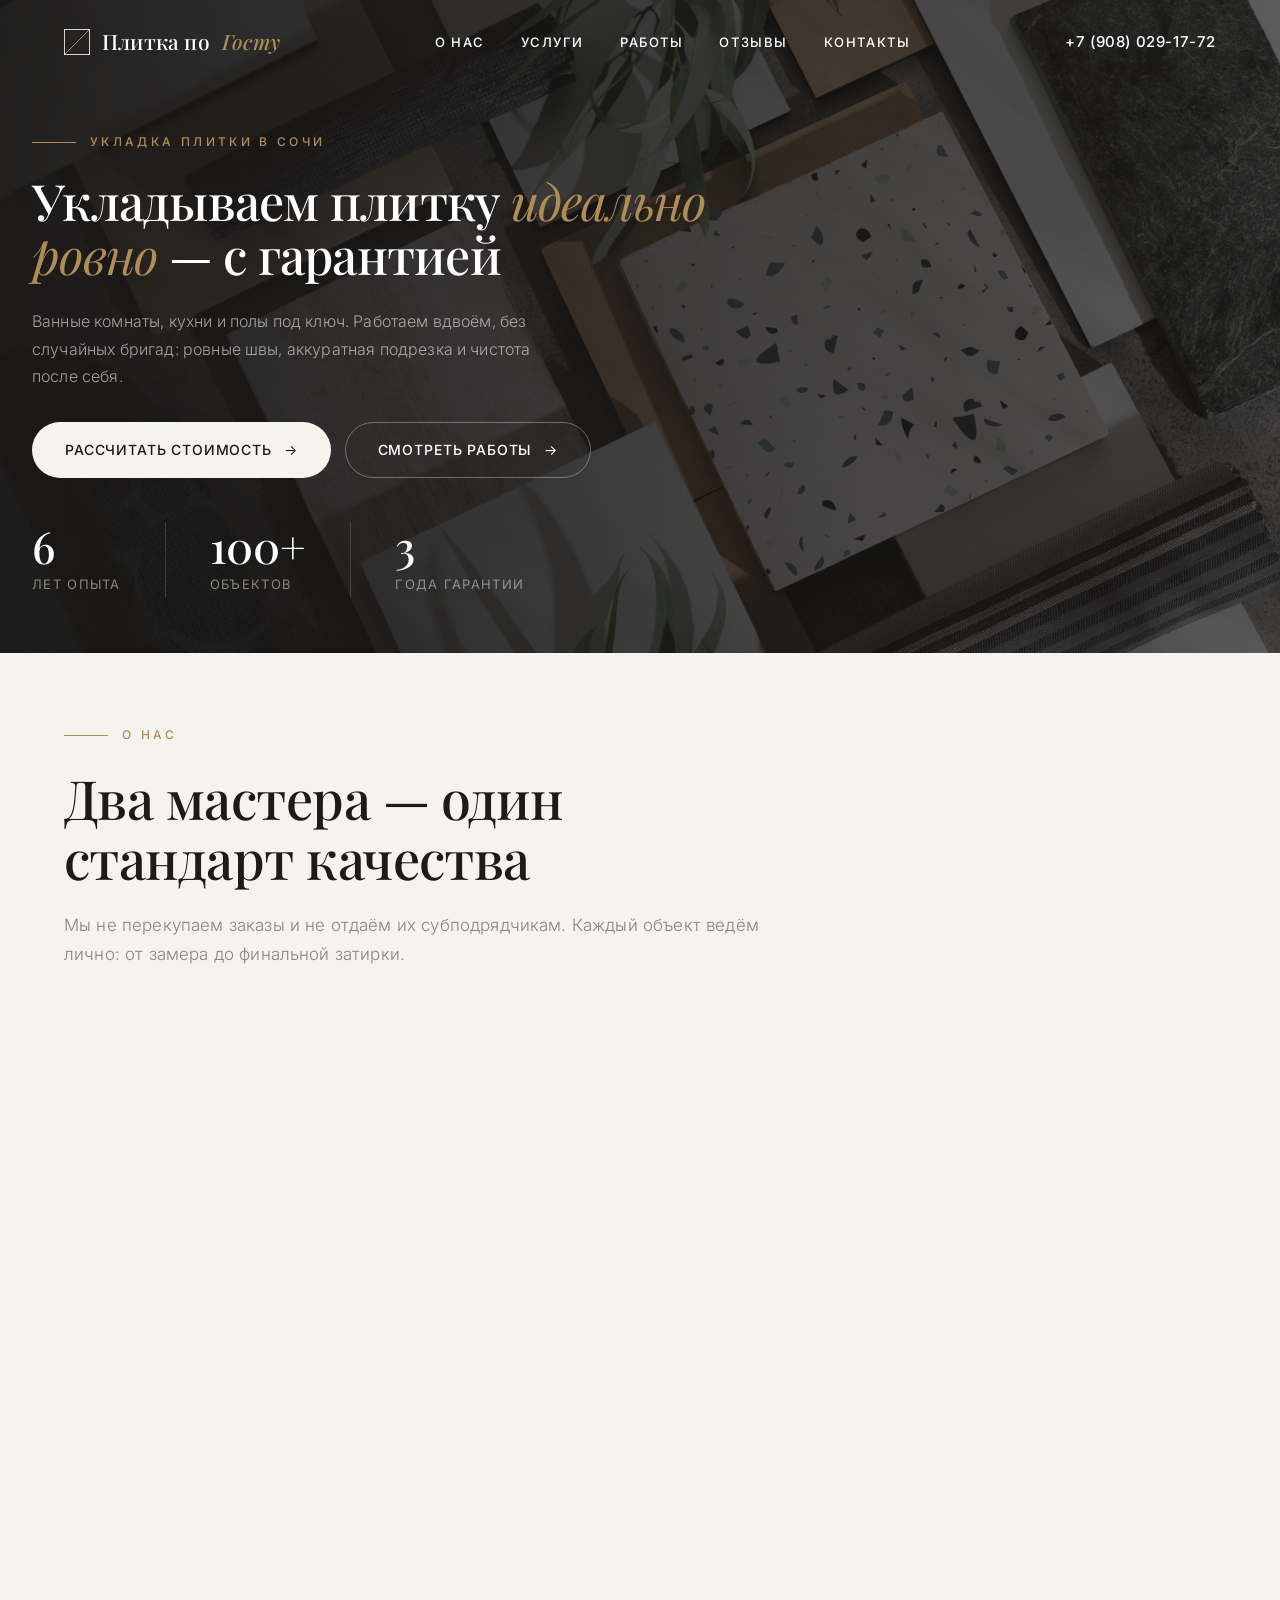
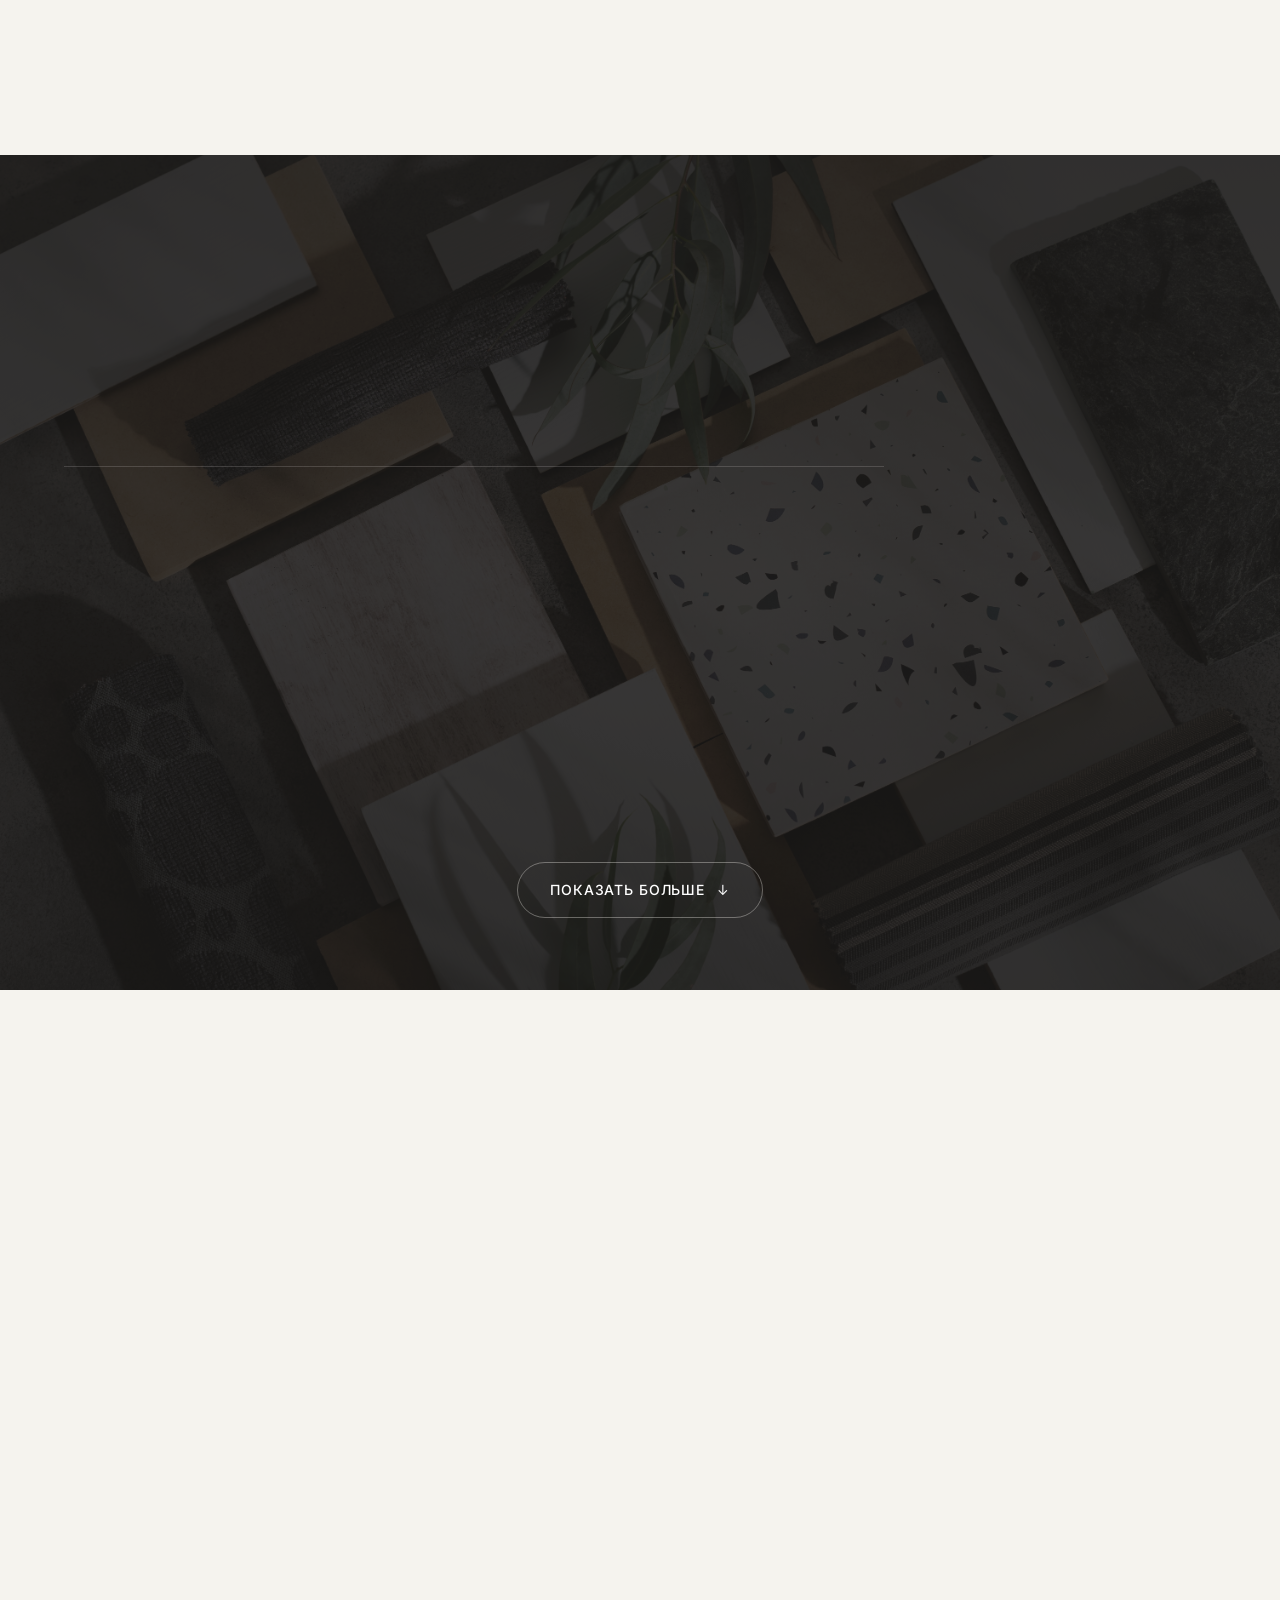
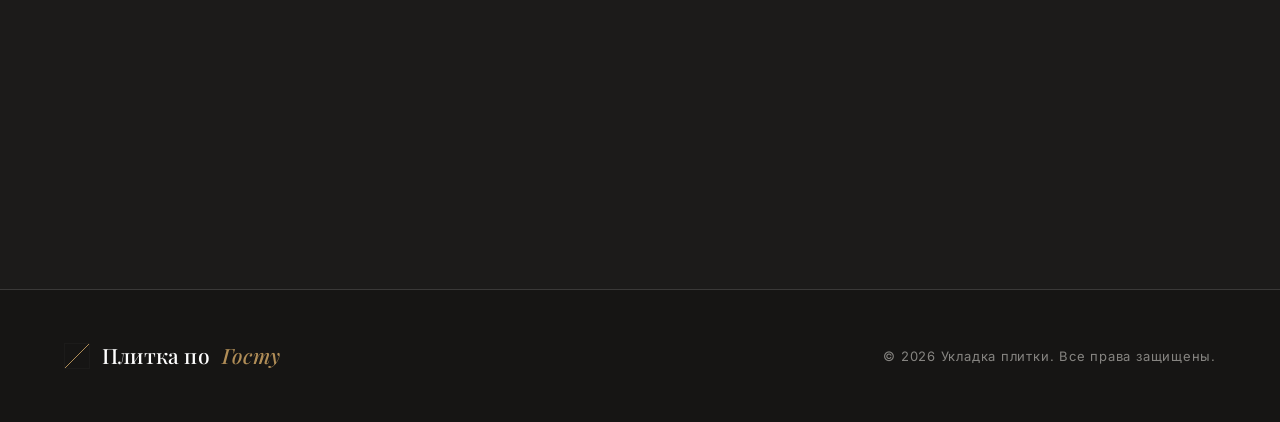
==== commit 07c1ef37: "task snapshot 3d5307d7-5113-47fc-b4ad-1f822039b754" ====
--- a/index.html
+++ b/index.html
@@ -116,11 +116,6 @@
                 Специализируется на крупноформатном керамограните и сложной геометрии.
                 Всегда делает раскладку заранее, поэтому подрезки получаются симметричными.
               </p>
-              <ul class="master__skills">
-                <li>Крупный формат</li>
-                <li>Запил под 45°</li>
-                <li>Скрытые люки</li>
-              </ul>
             </div>
           </article>
 
@@ -136,11 +131,6 @@
                 Мозаика, душевые с трапом и всё, где важна гидроизоляция.
                 Спокойный и дотошный: переделывать за ним никому не приходилось.
               </p>
-              <ul class="master__skills">
-                <li>Мозаика</li>
-                <li>Душевые с трапом</li>
-                <li>Гидроизоляция</li>
-              </ul>
             </div>
           </article>
         </div>
--- a/style.css
+++ b/style.css
@@ -356,15 +356,6 @@
 .master__name { font-family: var(--font-head); font-size: 28px; font-weight: 500; color: var(--c-dark); }
 .master__role { color: var(--c-accent); font-size: 13px; letter-spacing: .14em; text-transform: uppercase; margin-bottom: 18px; }
 .master__text { font-weight: 300; }
-.master__skills { display: flex; flex-wrap: wrap; gap: 10px; margin-top: 24px; padding-top: 24px; border-top: 1px solid var(--c-line); }
-.master__skills li {
-  padding: 7px 16px;
-  border-radius: 999px;                 /* капсулы-теги */
-  border: 1px solid var(--c-line);
-  font-size: 13px;
-  letter-spacing: .04em;
-  color: var(--c-text);
-}
 
 /* =========================================================
    9. УСЛУГИ — простой выпадающий список (название + цена),
@@ -699,6 +690,7 @@
 /* Телефоны */
 @media (max-width: 640px) {
   .section { padding: 72px 0; }
+  .container { width: min(1200px, 100% - 24px); }  /* на телефонах боковые отступы меньше */
   .section__head { margin-bottom: 44px; }
   .hero { padding-top: calc(var(--header-h) + 24px); padding-bottom: 44px; }
   .hero__actions .btn { width: 100%; }        /* кнопки на всю ширину — удобнее нажимать */
@@ -710,6 +702,12 @@
   .service { flex-direction: column; align-items: flex-start; gap: 4px; padding: 16px 4px; }
   .review { flex-basis: 88%; padding: 36px 28px; }  /* виден край следующего: понятно, что можно листать */
   .work { flex-basis: 82%; }                        /* на телефонах — одна карточка + край следующей */
+  /* В ленте портфолио текст уменьшаем примерно вдвое */
+  .work__title { font-size: 15px; margin-bottom: 5px; }
+  .work__text { font-size: 10px; line-height: 1.4; margin-bottom: 8px; }
+  .work__meta li { font-size: 8px; letter-spacing: .08em; }
+  .work__tag { font-size: 8px; padding: 4px 9px; top: 10px; left: 10px; }
+  .work__body { padding: 12px 8px 18px; } /* верх | бока | низ — увеличен отступ снизу карточки */
   .review__text { font-size: 18px; }
   .template-box { padding: 30px 22px; }
   .footer__inner { flex-direction: column; text-align: center; }
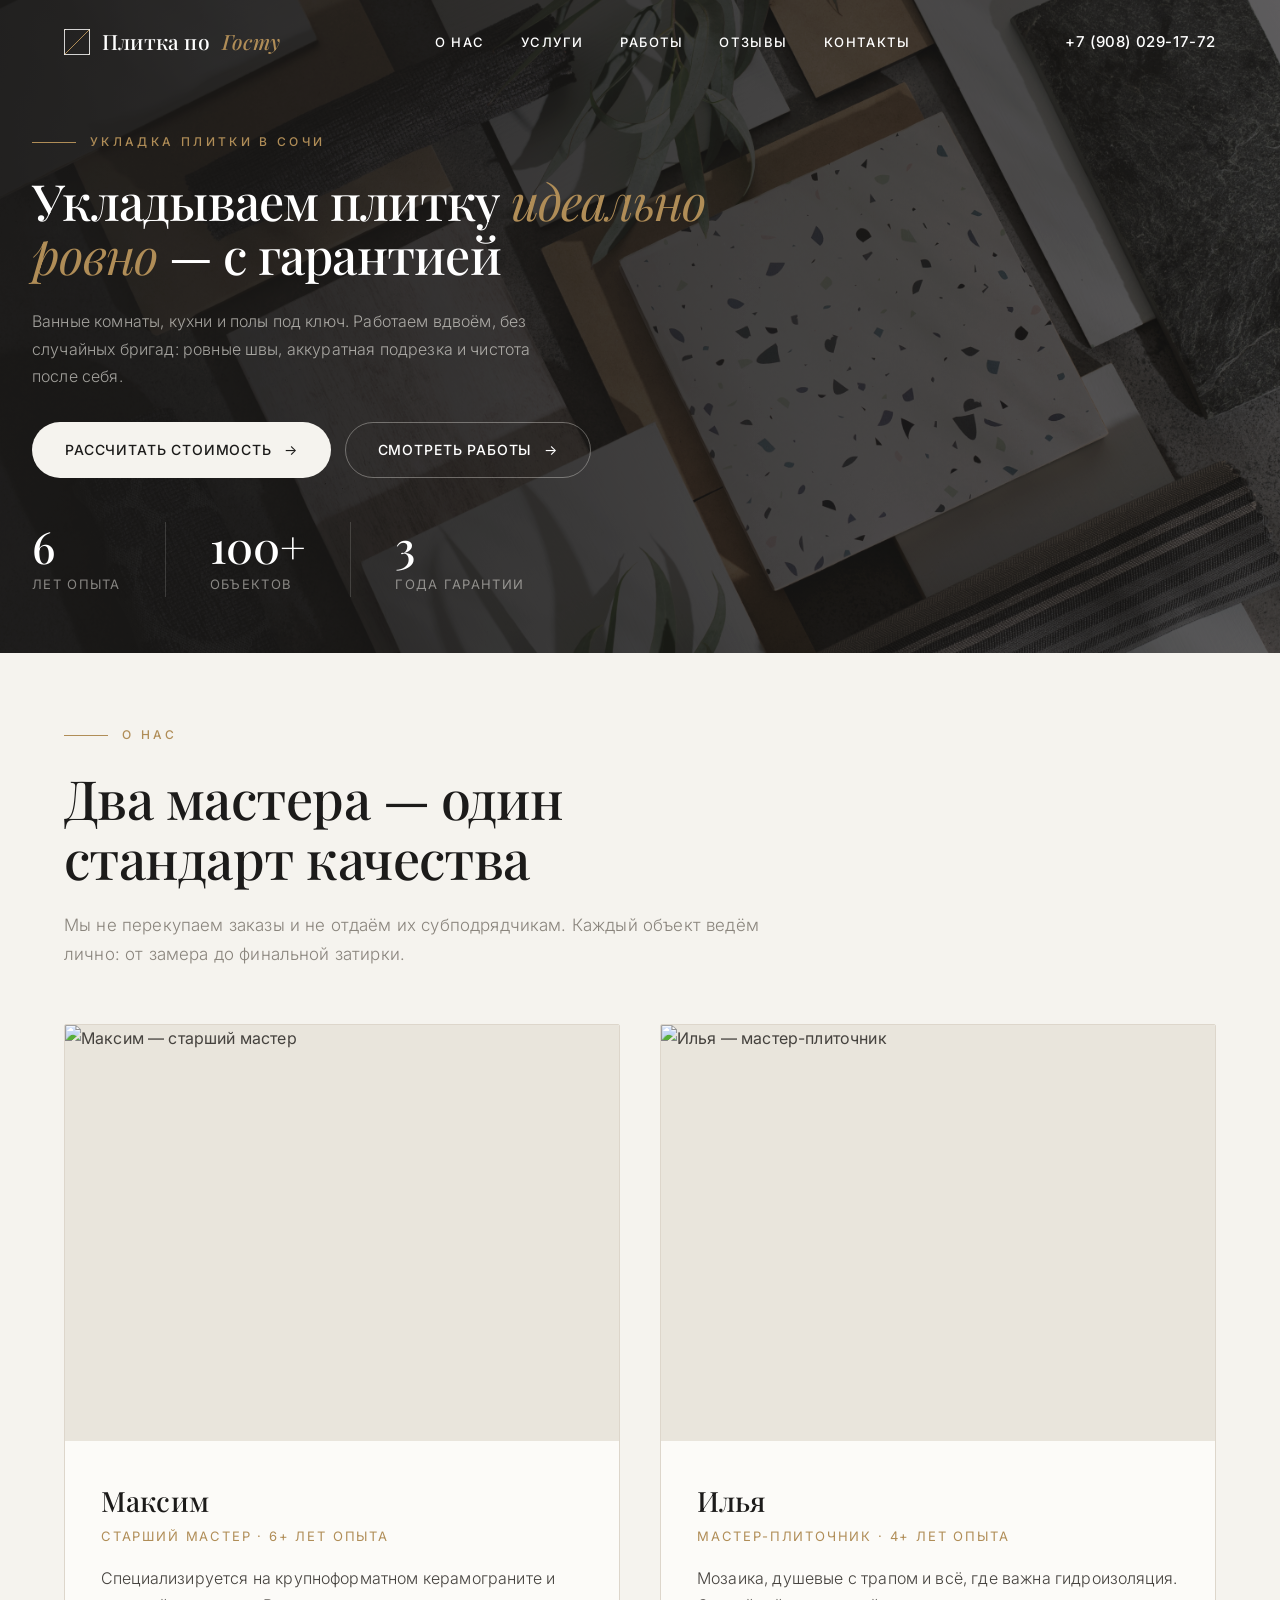
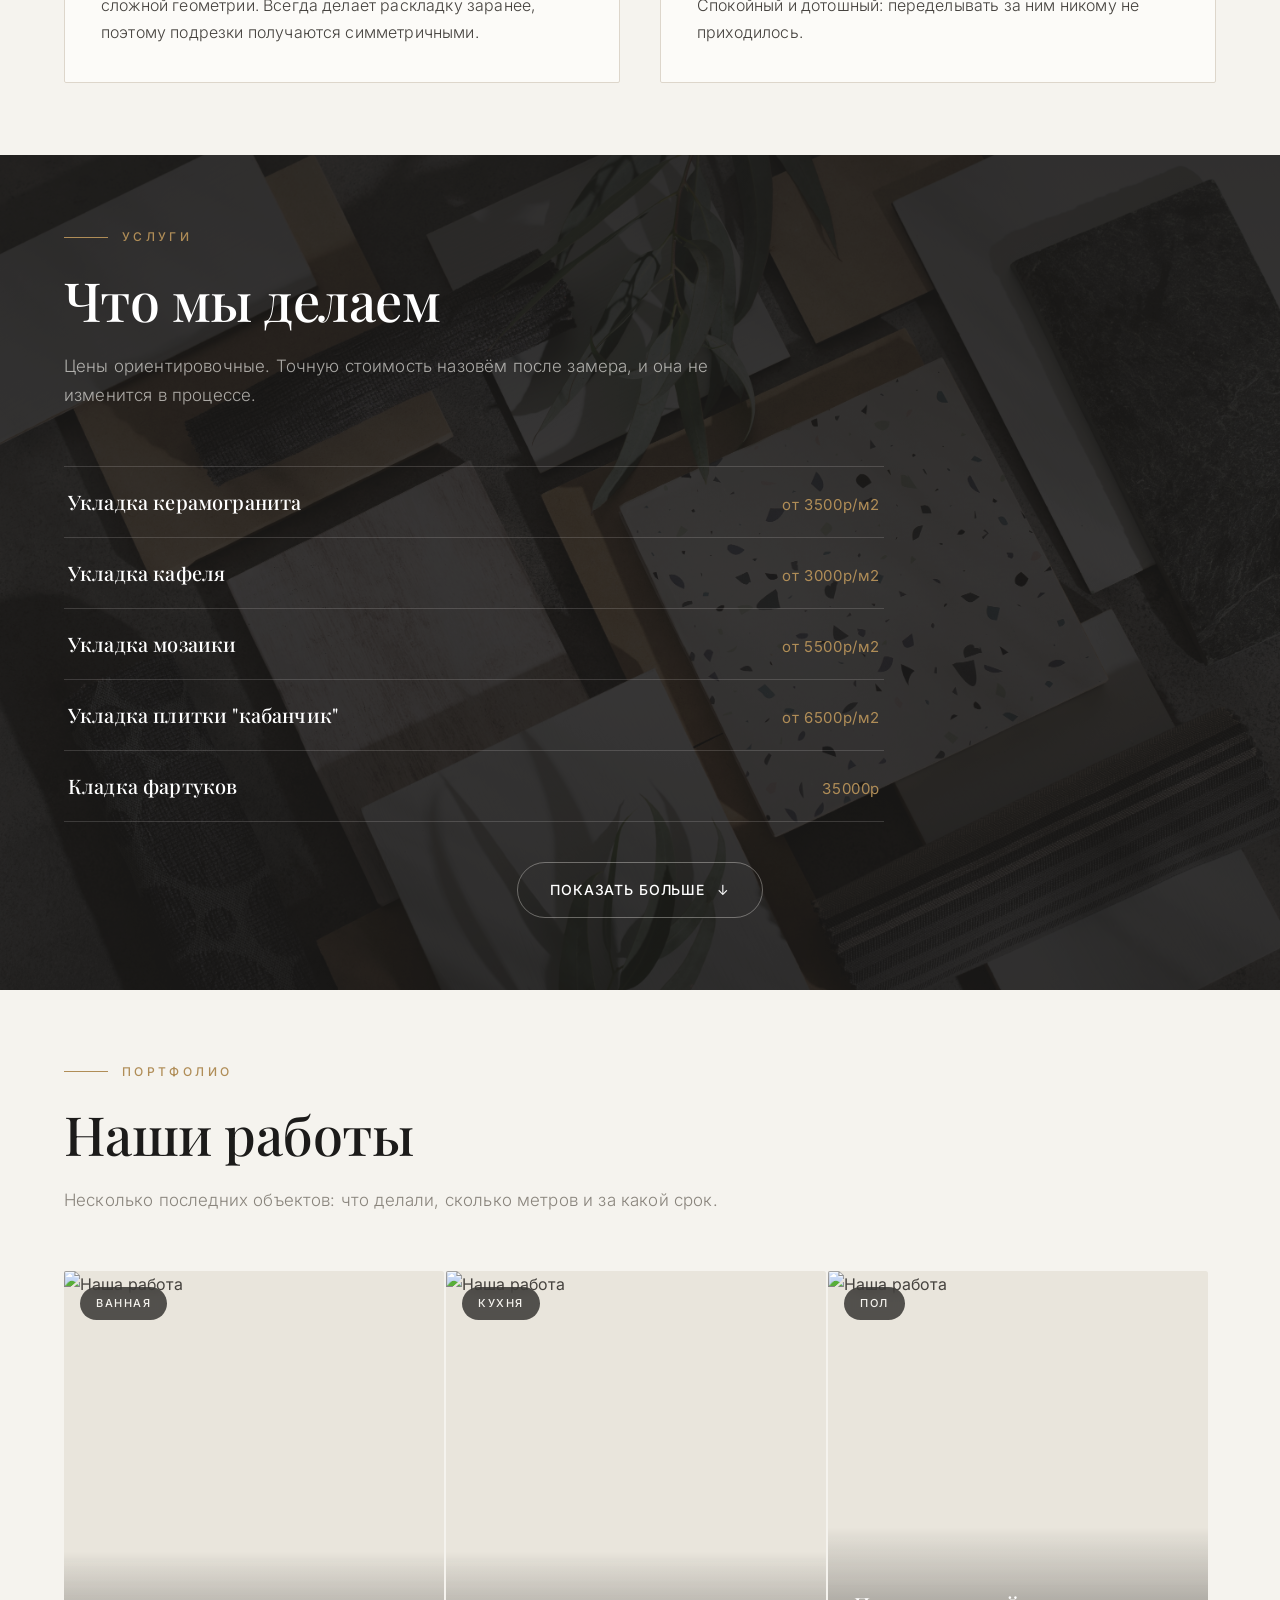
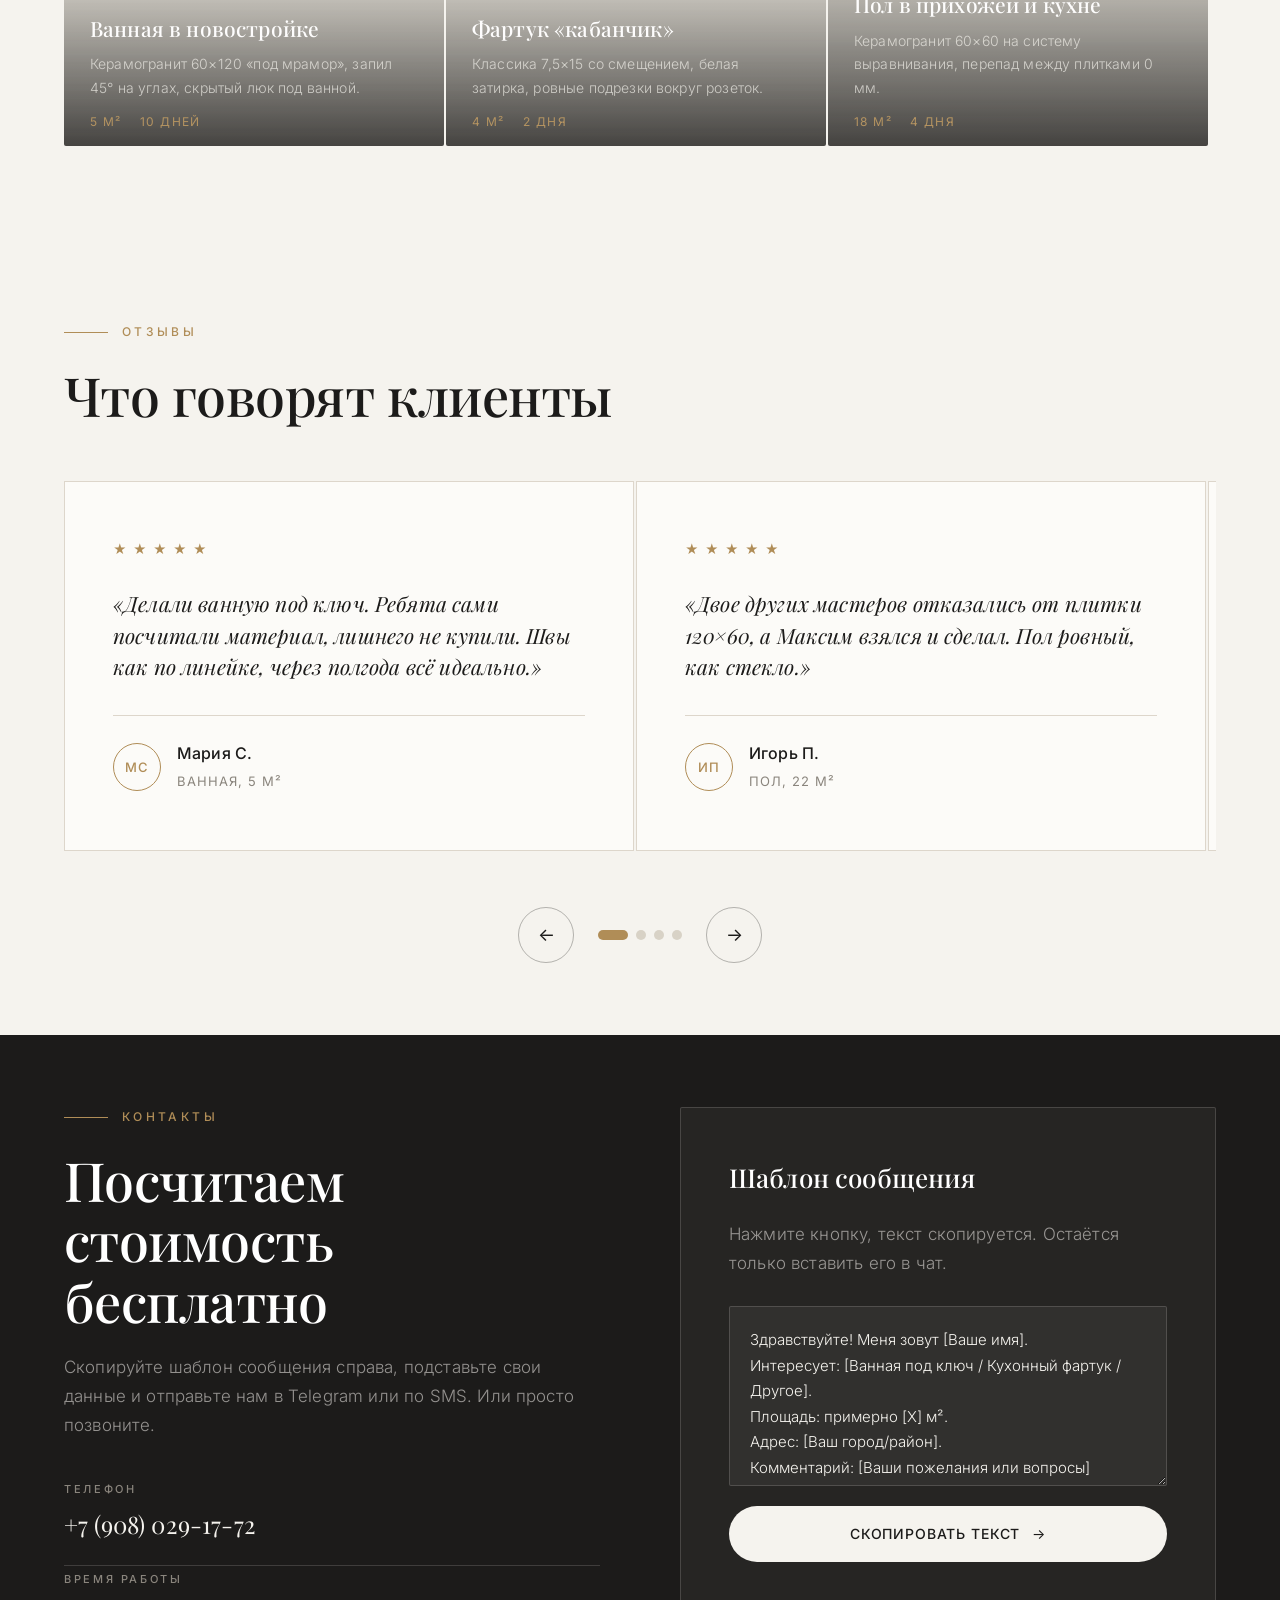
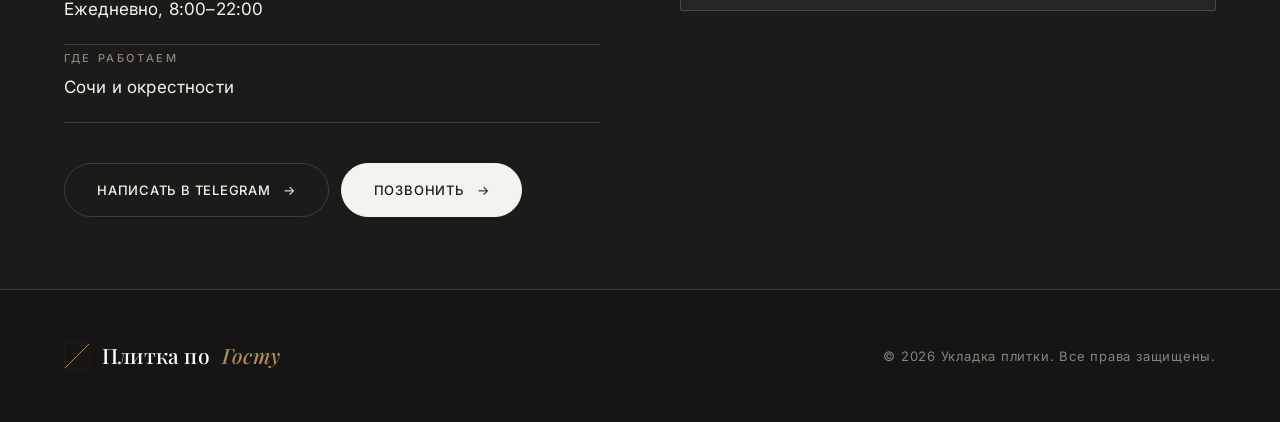
==== commit ca3637a1: "Update index.html" ====
--- a/index.html
+++ b/index.html
@@ -107,7 +107,7 @@
           <!-- Мастер №1. Своё фото: замените ссылку внутри <img src="..."> -->
           <article class="master reveal">
             <div class="master__photo photo">
-              <img src="https://images.unsplash.com/photo-1521791136064-7986c2920216?auto=format&fit=crop&w=1000&q=80" alt="Максим — старший мастер">
+              <img src="images/master1.jpg" alt="Максим — старший мастер">
             </div>
             <div class="master__body">
               <h3 class="master__name">Максим</h3>
@@ -122,7 +122,7 @@
           <!-- Мастер №2 -->
           <article class="master reveal">
             <div class="master__photo photo">
-              <img src="https://images.unsplash.com/photo-1581578731548-c64695cc6952?auto=format&fit=crop&w=1000&q=80" alt="Илья — мастер-плиточник">
+              <img src="images/master2.jpg" alt="Илья — мастер-плиточник">
             </div>
             <div class="master__body">
               <h3 class="master__name">Илья</h3>
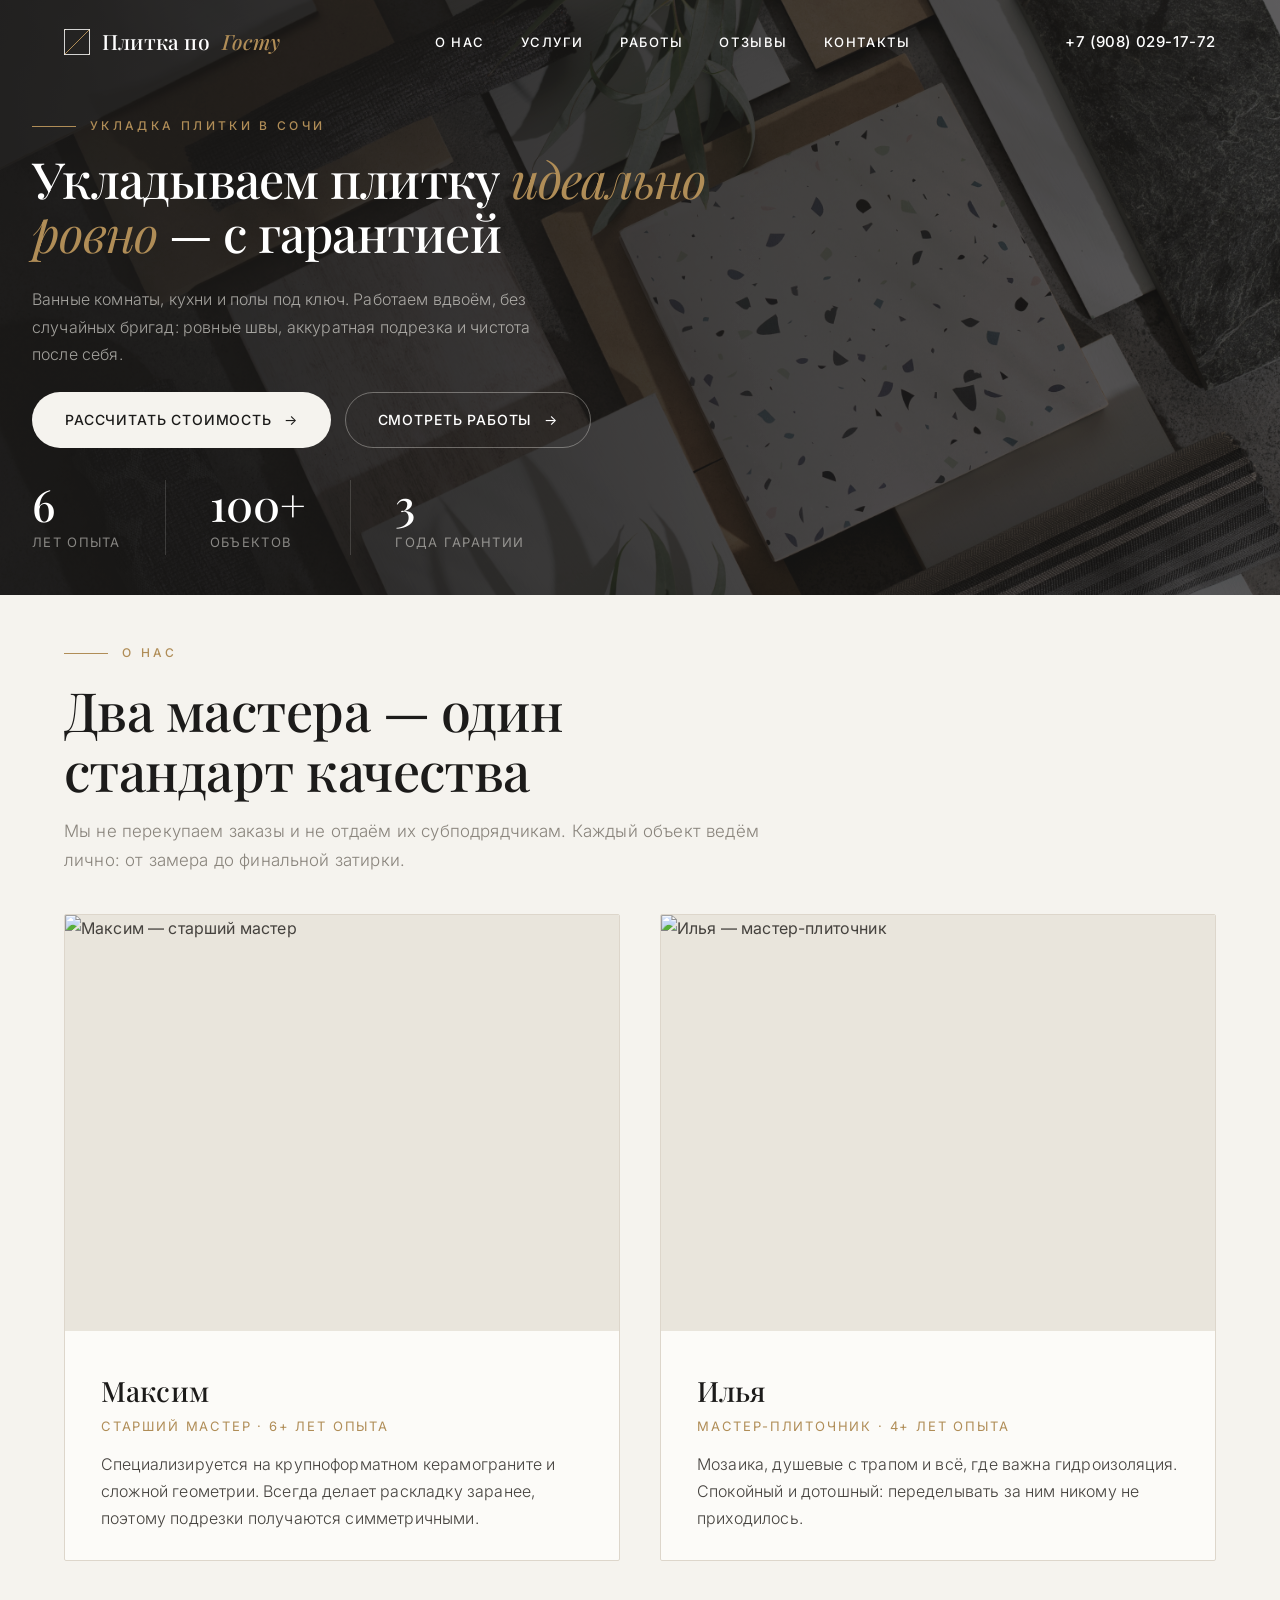
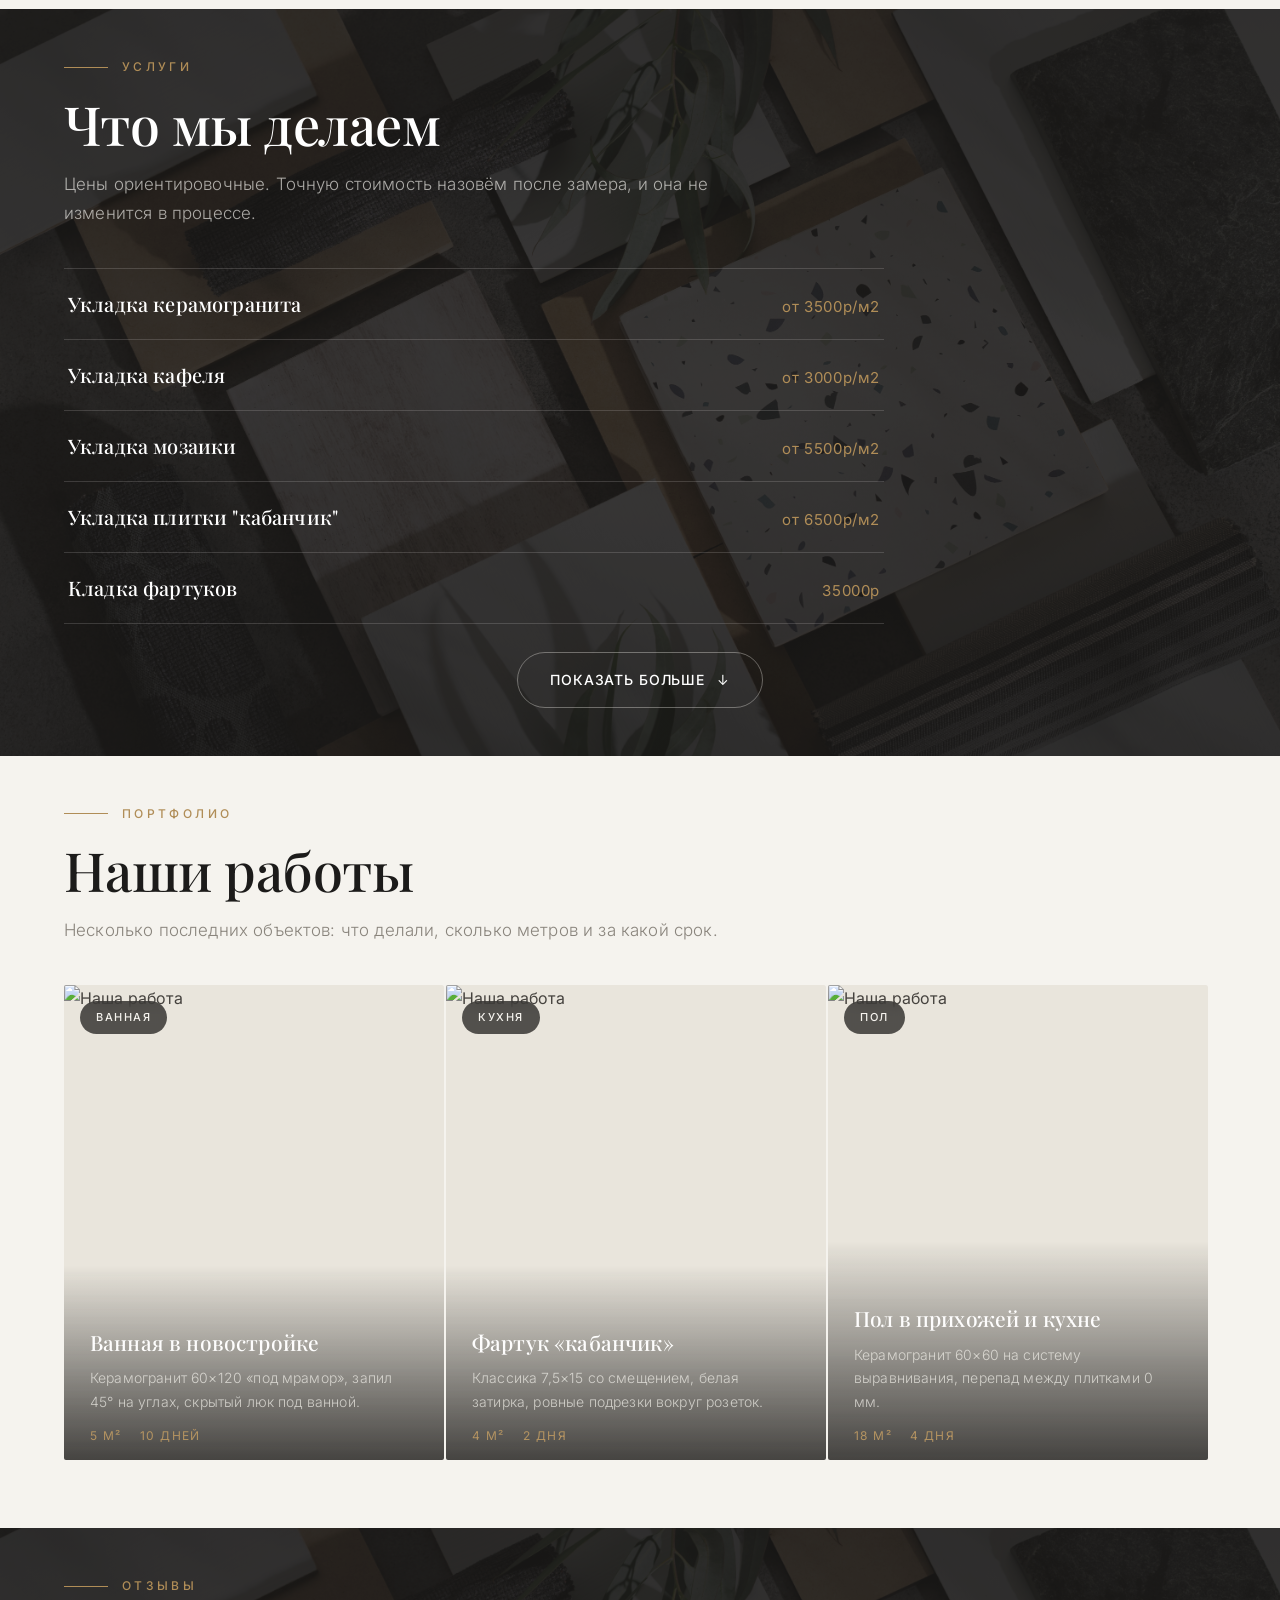
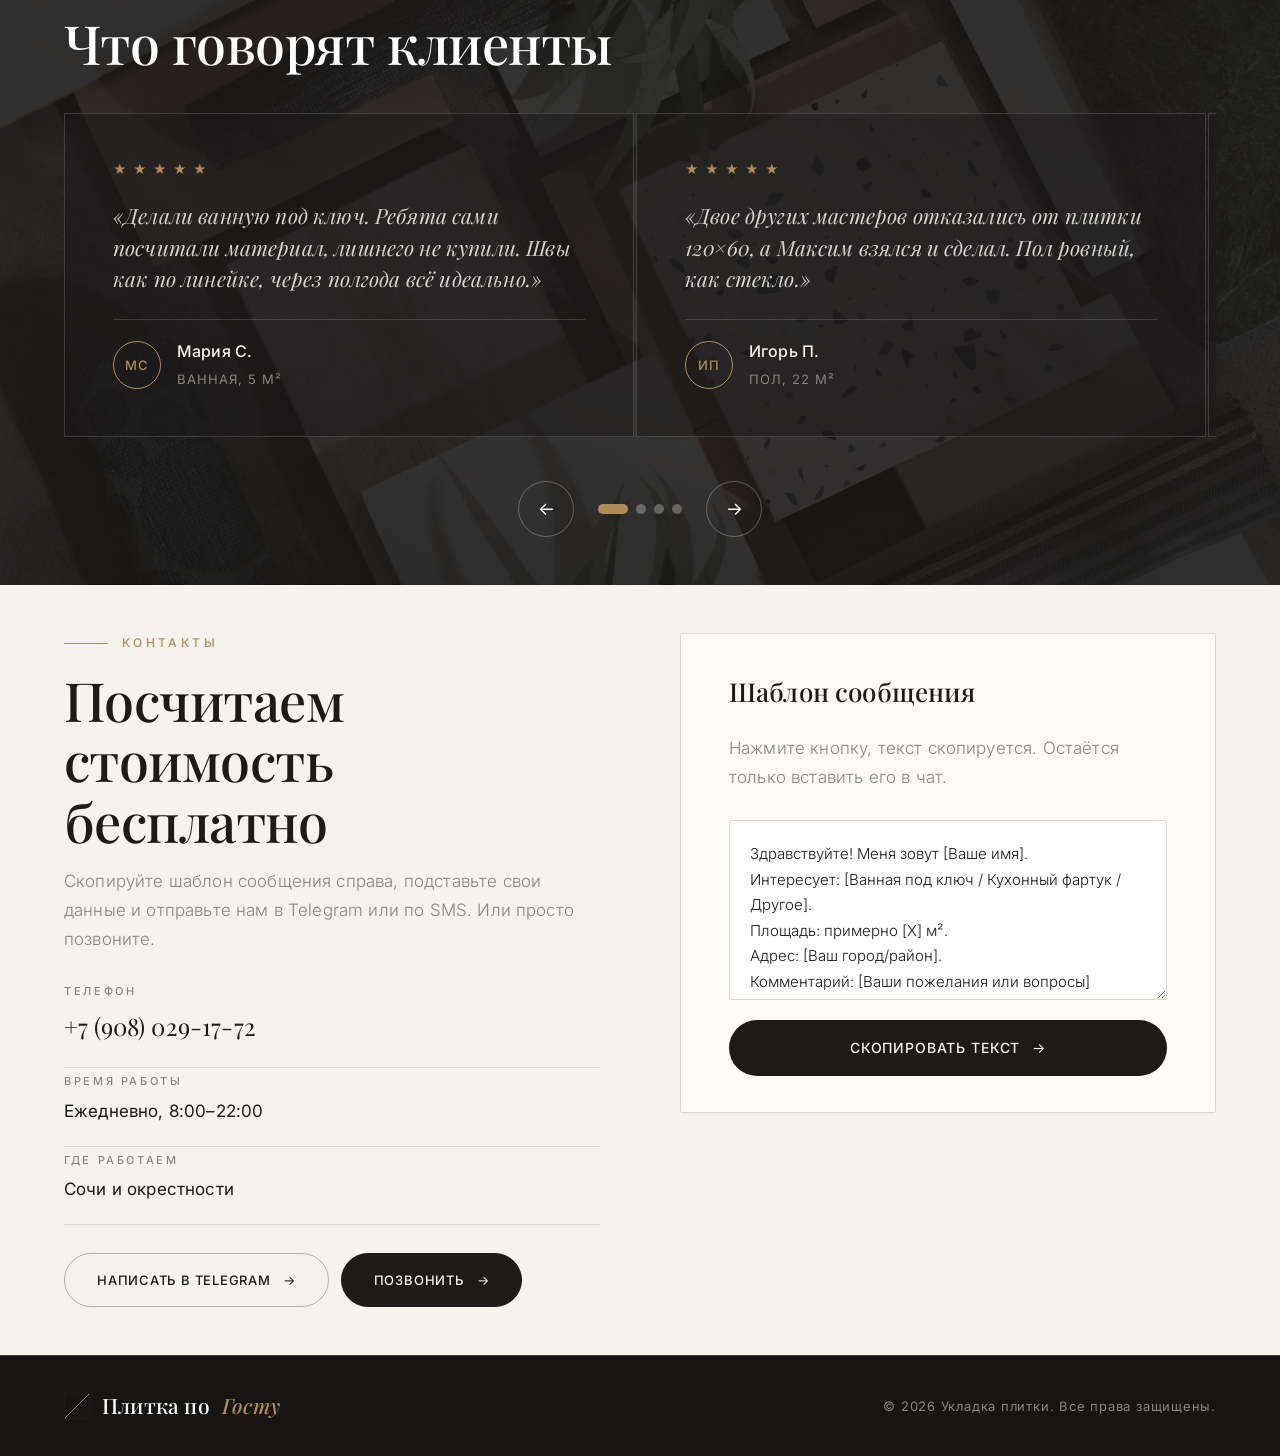
==== commit c4450b59: "task snapshot a6f7ed70-81d3-4e07-b3ec-62c345a8de0d" ====
--- a/index.html
+++ b/index.html
@@ -327,6 +327,8 @@
 
     <!-- ==================== ОТЗЫВЫ (СЛАЙДЕР) ==================== -->
     <section class="section reviews" id="reviews">
+      <!-- Фоновое фото — как у главного блока: то же main1.jpg, прозрачное и затемнённое -->
+      <div class="reviews__bg" aria-hidden="true"></div>
       <div class="container">
 
         <div class="section__head reveal">
@@ -428,7 +430,7 @@
 Адрес: [Ваш город/район].
 Комментарий: [Ваши пожелания или вопросы]</textarea>
           
-          <button class="btn btn--light btn--full" id="copyTemplateBtn" type="button">Скопировать текст<span class="btn__arrow">&rarr;</span></button>
+          <button class="btn btn--dark btn--full" id="copyTemplateBtn" type="button">Скопировать текст<span class="btn__arrow">&rarr;</span></button>
           <p class="form__note" id="copyHint" hidden style="margin-top: 4px; color: #1e7a3c; font-weight: 600; text-align: center;">✅ Текст скопирован в буфер обмена!</p>
         </div>
 
--- a/style.css
+++ b/style.css
@@ -54,7 +54,7 @@
 }
 /* Верхне-нижние отступы секций (кроме первого блока) — чтобы контент
    не шёл вплотную друг к другу, но и без огромных полей. */
-.section { padding: 72px 0; }
+.section { padding: 48px 0; }
 
 /* =========================================================
    3. АНИМАЦИЯ ПОЯВЛЕНИЯ ПРИ ПРОКРУТКЕ
@@ -114,7 +114,7 @@
   display: flex;
   align-items: center;
   gap: 14px;
-  margin-bottom: 22px;
+  margin-bottom: 16px;
   font-size: 12px;
   font-weight: 500;
   letter-spacing: .28em;
@@ -127,7 +127,7 @@
 .accent, em.accent { font-style: italic; font-weight: 400; }
 
 /* Отступы сверху/снизу заданы в базовом правиле .section (см. выше) */
-.section__head { max-width: 720px; margin-bottom: 56px; }
+.section__head { max-width: 720px; margin-bottom: 40px; }
 .section__title {
   font-family: var(--font-head);
   font-size: clamp(32px, 4.5vw, 54px);
@@ -135,7 +135,7 @@
   line-height: 1.12;
   letter-spacing: -.01em;
   color: var(--c-dark);
-  margin-bottom: 22px;
+  margin-bottom: 16px;
 }
 .section__text { font-size: 17px; font-weight: 300; color: var(--c-muted); }
 
@@ -264,7 +264,7 @@
    ========================================================= */
 .hero {
   position: relative;
-  padding: calc(var(--header-h) + 48px) 0 56px;
+  padding: calc(var(--header-h) + 32px) 0 40px;
   overflow: hidden;
   background: var(--c-dark);
   color: rgba(245, 243, 238, .72);
@@ -313,10 +313,10 @@
   color: #fff;
   margin-bottom: 26px;
 }
-.hero__text { font-size: 16px; font-weight: 300; max-width: 520px; margin-bottom: 32px; color: rgba(245, 243, 238, .62); }
+.hero__text { font-size: 16px; font-weight: 300; max-width: 520px; margin-bottom: 24px; color: rgba(245, 243, 238, .62); }
 /* Кнопки и цифры прижаты к левому краю: text-align + align-items не дают
    флекс-элементам растягиваться/центрироваться, padding/margin-left убраны */
-.hero__actions { display: flex; flex-wrap: wrap; justify-content: flex-start; align-items: center; gap: 14px; margin: 0 0 44px; padding: 0; text-align: left; }
+.hero__actions { display: flex; flex-wrap: wrap; justify-content: flex-start; align-items: center; gap: 14px; margin: 0 0 32px; padding: 0; text-align: left; }
 /* На тёмном hero «призрачная» кнопка — светлый контур */
 .hero .btn--ghost { border-color: rgba(245, 243, 238, .35); color: #fff; }
 .hero .btn--ghost:hover { background: #fff; border-color: #fff; color: var(--c-dark); }
@@ -352,9 +352,9 @@
 .master:hover { border-color: var(--c-accent); }
 .master__photo { aspect-ratio: 4 / 3; }
 .master:hover .master__photo img { transform: scale(1.05); }
-.master__body { padding: 36px; }
+.master__body { padding: 36px 36px 28px; }
 .master__name { font-family: var(--font-head); font-size: 28px; font-weight: 500; color: var(--c-dark); }
-.master__role { color: var(--c-accent); font-size: 13px; letter-spacing: .14em; text-transform: uppercase; margin-bottom: 18px; }
+.master__role { color: var(--c-accent); font-size: 13px; letter-spacing: .14em; text-transform: uppercase; margin-bottom: 14px; }
 .master__text { font-weight: 300; }
 
 /* =========================================================
@@ -411,7 +411,7 @@
 .service__price { font-size: 15px; letter-spacing: .04em; color: var(--c-accent); white-space: nowrap; }
 
 /* Кнопка «Показать больше» под списком услуг */
-.services__more { display: flex; justify-content: center; margin-top: 40px; }
+.services__more { display: flex; justify-content: center; margin-top: 28px; }
 
 /* =========================================================
    10. ПОРТФОЛИО — светлый блок слоновой кости (контраст №4),
@@ -426,7 +426,7 @@
   overflow-x: auto;                     /* горизонтальная прокрутка */
   scroll-snap-type: x mandatory;        /* карточки «защёлкиваются» на месте */
   scroll-behavior: smooth;
-  padding: 0 4px 32px;
+  padding: 0 4px 20px;
   scrollbar-width: none;                /* прячем полосу прокрутки (Firefox) */
 }
 .portfolio__track::-webkit-scrollbar { display: none; } /* (Chrome, Safari) */
@@ -474,15 +474,42 @@
 }
 
 /* =========================================================
-   11. ОТЗЫВЫ — светлый молочный блок (контраст №4)
-   ========================================================= */
+   11. ОТЗЫВЫ — фон как у главного блока: то же фото
+   main1.jpg, прозрачное и затемнённое; карточки — тёмные «стеклянные»
+   ========================================================= */
+.reviews {
+  position: relative;
+  isolation: isolate;                 /* фоновое фото не «вылезает» за секцию */
+  background: var(--c-dark);          /* запасной фон, пока грузится фото */
+  color: rgba(245, 243, 238, .72);
+}
+/* Слой с фото — такой же приём, что и в .hero__bg */
+.reviews__bg {
+  position: absolute; inset: 0; z-index: -1;
+  background: url('main1.jpg') center / cover no-repeat;
+  opacity: .35;                          /* «прозрачный», как у главного блока */
+  filter: saturate(.85) contrast(1.05);
+}
+/* Равномерное затемнение поверх фото, чтобы текст читался */
+.reviews__bg::after {
+  content: '';
+  position: absolute; inset: 0;
+  background: linear-gradient(180deg,
+    rgba(28, 27, 26, .72) 0%,
+    rgba(28, 27, 26, .62) 50%,
+    rgba(28, 27, 26, .72) 100%);
+}
+.reviews .container { position: relative; z-index: 1; }
+.reviews .section__title { color: #fff; }
+.reviews .eyebrow { color: var(--c-accent); }
+
 .slider__track {
   display: flex;
   gap: 2px;                             /* карточки разделены тонкими линиями-зазорами */
   overflow-x: auto;                     /* горизонтальная прокрутка */
   scroll-snap-type: x mandatory;        /* карточки «защёлкиваются» на месте */
   scroll-behavior: smooth;
-  padding: 0 4px 32px;
+  padding: 0 4px 20px;
   scrollbar-width: none;                /* прячем полосу прокрутки (Firefox) */
 }
 .slider__track::-webkit-scrollbar { display: none; } /* (Chrome, Safari) */
@@ -491,22 +518,23 @@
   flex: 0 0 calc((100% - 4px) / 2);     /* 2 отзыва в ряд: крупный editorial-кадр */
   scroll-snap-align: start;
   display: flex; flex-direction: column;
-  padding: 56px 48px;
-  border: 1px solid var(--c-line);
-  background: var(--c-surface);
-}
-.review__stars { color: var(--c-accent); letter-spacing: 6px; font-size: 13px; margin-bottom: 28px; }
+  padding: 44px 48px;
+  border: 1px solid var(--c-line-dark); /* светлая тонкая линия на тёмном фоне */
+  background: rgba(28, 27, 26, .55);    /* «стеклянная» карточка поверх фото */
+  backdrop-filter: blur(4px);           /* лёгкое матовое стекло */
+}
+.review__stars { color: var(--c-accent); letter-spacing: 6px; font-size: 13px; margin-bottom: 20px; }
 .review__text {
   flex-grow: 1;
-  margin-bottom: 32px;
+  margin-bottom: 24px;
   font-family: var(--font-head);
   font-size: 21px;
   font-weight: 400;
   font-style: italic;
   line-height: 1.5;
-  color: var(--c-dark);
-}
-.review__author { display: flex; align-items: center; gap: 16px; padding-top: 24px; border-top: 1px solid var(--c-line); }
+  color: rgba(245, 243, 238, .85);      /* светлый текст отзыва на тёмной карточке */
+}
+.review__author { display: flex; align-items: center; gap: 16px; padding-top: 18px; border-top: 1px solid var(--c-line-dark); }
 .review__avatar {
   display: grid; place-items: center;
   flex-shrink: 0;
@@ -516,48 +544,49 @@
   color: var(--c-accent);
   font-size: 13px; font-weight: 500; letter-spacing: .08em;
 }
-.review__author b { display: block; color: var(--c-dark); font-weight: 500; }
+.review__author b { display: block; color: var(--c-bg); font-weight: 500; }
 .review__author small { font-size: 13px; letter-spacing: .08em; text-transform: uppercase; color: var(--c-muted); }
 
 .slider__controls { display: flex; align-items: center; justify-content: center; gap: 24px; margin-top: 24px; }
 .slider__btn {
   width: 56px; height: 56px;
   border-radius: 50%;                   /* круглые капсулы-стрелки */
-  border: 1px solid rgba(28, 27, 26, .3);
+  border: 1px solid rgba(245, 243, 238, .3);
   background: transparent;
-  color: var(--c-dark);
+  color: #fff;
   font-size: 18px;
   cursor: pointer;
   transition: background .25s, color .25s, border-color .25s;
 }
-.slider__btn:hover { background: var(--c-dark); border-color: var(--c-dark); color: var(--c-bg); }
+.slider__btn:hover { background: var(--c-bg); border-color: var(--c-bg); color: var(--c-dark); }
 .slider__dots { display: flex; gap: 8px; }
 .slider__dot {
   width: 10px; height: 10px;
   padding: 0;
   border: none; border-radius: 999px;
-  background: #d8d2c6;
+  background: rgba(245, 243, 238, .3);
   cursor: pointer;
   transition: width .3s, background .3s;
 }
 .slider__dot.is-active { width: 30px; background: var(--c-accent); } /* активная точка вытягивается */
 
 /* =========================================================
-   12. КОНТАКТЫ — тёмный графитовый блок (контраст №5)
-   ========================================================= */
-.contacts { background: var(--c-dark); color: rgba(245, 243, 238, .72); }
-.contacts .section__title { color: #fff; }
-.contacts .section__text { color: rgba(245, 243, 238, .55); }
+   12. КОНТАКТЫ — светлый блок слоновой кости
+   ========================================================= */
+.contacts { background: var(--c-bg); color: var(--c-text); }
+.contacts .section__title { color: var(--c-dark); }
+.contacts .section__text { color: var(--c-muted); }
 
 .contacts__inner { display: grid; grid-template-columns: 1fr 1fr; gap: 80px; align-items: start; }
-.contacts__list { display: grid; gap: 4px; margin: 40px 0; }
+.contacts__list { display: grid; gap: 4px; margin: 28px 0; }
 .contacts__list li {
   display: flex; flex-direction: column; gap: 6px;
   padding-bottom: 20px;
-  border-bottom: 1px solid var(--c-line-dark);
+  border-bottom: 1px solid var(--c-line);
 }
 .contacts__list span { font-size: 11px; font-weight: 500; letter-spacing: .24em; text-transform: uppercase; color: var(--c-muted); }
-.contacts__list a, .contacts__list p { font-family: var(--font-head); font-size: 24px; font-weight: 400; color: var(--c-bg); }
+.contacts__list a, .contacts__list p { font-family: var(--font-head); font-size: 24px; font-weight: 400; color: var(--c-dark); }
+.contacts__list a:hover { color: var(--c-accent); }
 .contacts__list p { font-family: var(--font-body); font-size: 17px; }
 
 .messengers { display: flex; flex-wrap: wrap; gap: 12px; }
@@ -565,8 +594,8 @@
   display: inline-flex; align-items: center; gap: 12px;
   padding: 15px 32px;
   border-radius: 999px;                 /* капсулы со стрелкой */
-  border: 1px solid var(--c-line-dark);
-  color: var(--c-bg);
+  border: 1px solid rgba(28, 27, 26, .3);
+  color: var(--c-dark);
   font-size: 13px; font-weight: 500;
   letter-spacing: .06em;
   text-transform: uppercase;
@@ -574,27 +603,27 @@
 }
 .messenger .btn__arrow { transition: transform .3s; }
 .messenger:hover .btn__arrow { transform: translateX(5px); }
-.messenger--tg:hover { background: var(--c-bg); color: var(--c-dark); border-color: var(--c-bg); }
-.messenger--phone { background: var(--c-bg); color: var(--c-dark); border-color: var(--c-bg); }
+.messenger--tg:hover { background: var(--c-dark); color: var(--c-bg); border-color: var(--c-dark); }
+.messenger--phone { background: var(--c-dark); color: var(--c-bg); border-color: var(--c-dark); }
 .messenger--phone:hover { background: var(--c-accent); border-color: var(--c-accent); color: #fff; }
 
-/* Блок шаблона сообщения — светлая «карточка-конверт» на графите */
+/* Блок шаблона сообщения — «карточка-конверт» на светлом фоне */
 .template-box {
   display: grid; gap: 20px;
-  padding: 48px;
-  border: 1px solid var(--c-line-dark);
+  padding: 36px 48px;
+  border: 1px solid var(--c-line);
   border-radius: var(--radius);
-  background: #262523;
-}
-.form__title { font-family: var(--font-head); font-size: 26px; font-weight: 500; color: #fff; }
+  background: var(--c-surface);
+}
+.form__title { font-family: var(--font-head); font-size: 26px; font-weight: 500; color: var(--c-dark); }
 .template-text {
   width: 100%;
   min-height: 180px;
   padding: 20px;
-  border: 1px solid var(--c-line-dark);
+  border: 1px solid var(--c-line);
   border-radius: var(--radius);
-  background: rgba(245, 243, 238, .05);
-  color: var(--c-bg);
+  background: #fff;
+  color: var(--c-dark);
   font-size: 15px;
   font-family: var(--font-body);
   font-weight: 300;
@@ -603,15 +632,15 @@
   outline: none;
   transition: border-color .25s, background .25s;
 }
-.template-text:focus { border-color: var(--c-accent); background: rgba(245, 243, 238, .08); }
-.form__note { font-size: 14px; }
+.template-text:focus { border-color: var(--c-accent); background: #fff; }
+.form__note { font-size: 14px; color: var(--c-muted); }
 #copyHint { color: var(--c-accent) !important; }
 
 /* =========================================================
    13. ПОДВАЛ И ПЛАВАЮЩАЯ КНОПКА
    ========================================================= */
 .footer {
-  padding: 48px 0;
+  padding: 32px 0;
   background: #161514;                  /* еще темнее графита — «подвал» */
   border-top: 1px solid var(--c-line-dark);
   color: rgba(245, 243, 238, .5);
@@ -644,7 +673,7 @@
 /* Планшеты */
 @media (max-width: 1024px) {
   .container { width: min(1200px, 100% - 80px); }  /* на узких экранах боковой отступ меньше */
-  .section { padding: 88px 0; }
+  .section { padding: 60px 0; }
   .work { flex-basis: calc((100% - 2px) / 2); }  /* на планшетах — 2 карточки в ряд */
   .service__title { font-size: 18px; }
   .review { flex-basis: calc((100% - 2px) / 2); }
@@ -689,10 +718,10 @@
 
 /* Телефоны */
 @media (max-width: 640px) {
-  .section { padding: 72px 0; }
+  .section { padding: 40px 0; }
   .container { width: min(1200px, 100% - 24px); }  /* на телефонах боковые отступы меньше */
-  .section__head { margin-bottom: 44px; }
-  .hero { padding-top: calc(var(--header-h) + 24px); padding-bottom: 44px; }
+  .section__head { margin-bottom: 32px; }
+  .hero { padding-top: calc(var(--header-h) + 20px); padding-bottom: 32px; }
   .hero__actions .btn { width: 100%; }        /* кнопки на всю ширину — удобнее нажимать */
   .hero__stats li { padding-right: 22px; margin-right: 22px; }
   .hero__stats strong { font-size: 32px; }
@@ -700,7 +729,7 @@
   /* На узких экранах в свёрнутом списке видно меньше строк */
   .services__list:not(.is-expanded) .service:nth-child(n+4) { display: none; }
   .service { flex-direction: column; align-items: flex-start; gap: 4px; padding: 16px 4px; }
-  .review { flex-basis: 88%; padding: 36px 28px; }  /* виден край следующего: понятно, что можно листать */
+  .review { flex-basis: 88%; padding: 28px 28px; }  /* виден край следующего: понятно, что можно листать */
   .work { flex-basis: 82%; }                        /* на телефонах — одна карточка + край следующей */
   /* В ленте портфолио текст уменьшаем примерно вдвое */
   .work__title { font-size: 15px; margin-bottom: 5px; }
@@ -709,7 +738,7 @@
   .work__tag { font-size: 8px; padding: 4px 9px; top: 10px; left: 10px; }
   .work__body { padding: 12px 8px 18px; } /* верх | бока | низ — увеличен отступ снизу карточки */
   .review__text { font-size: 18px; }
-  .template-box { padding: 30px 22px; }
+  .template-box { padding: 24px 22px; }
   .footer__inner { flex-direction: column; text-align: center; }
 }
 
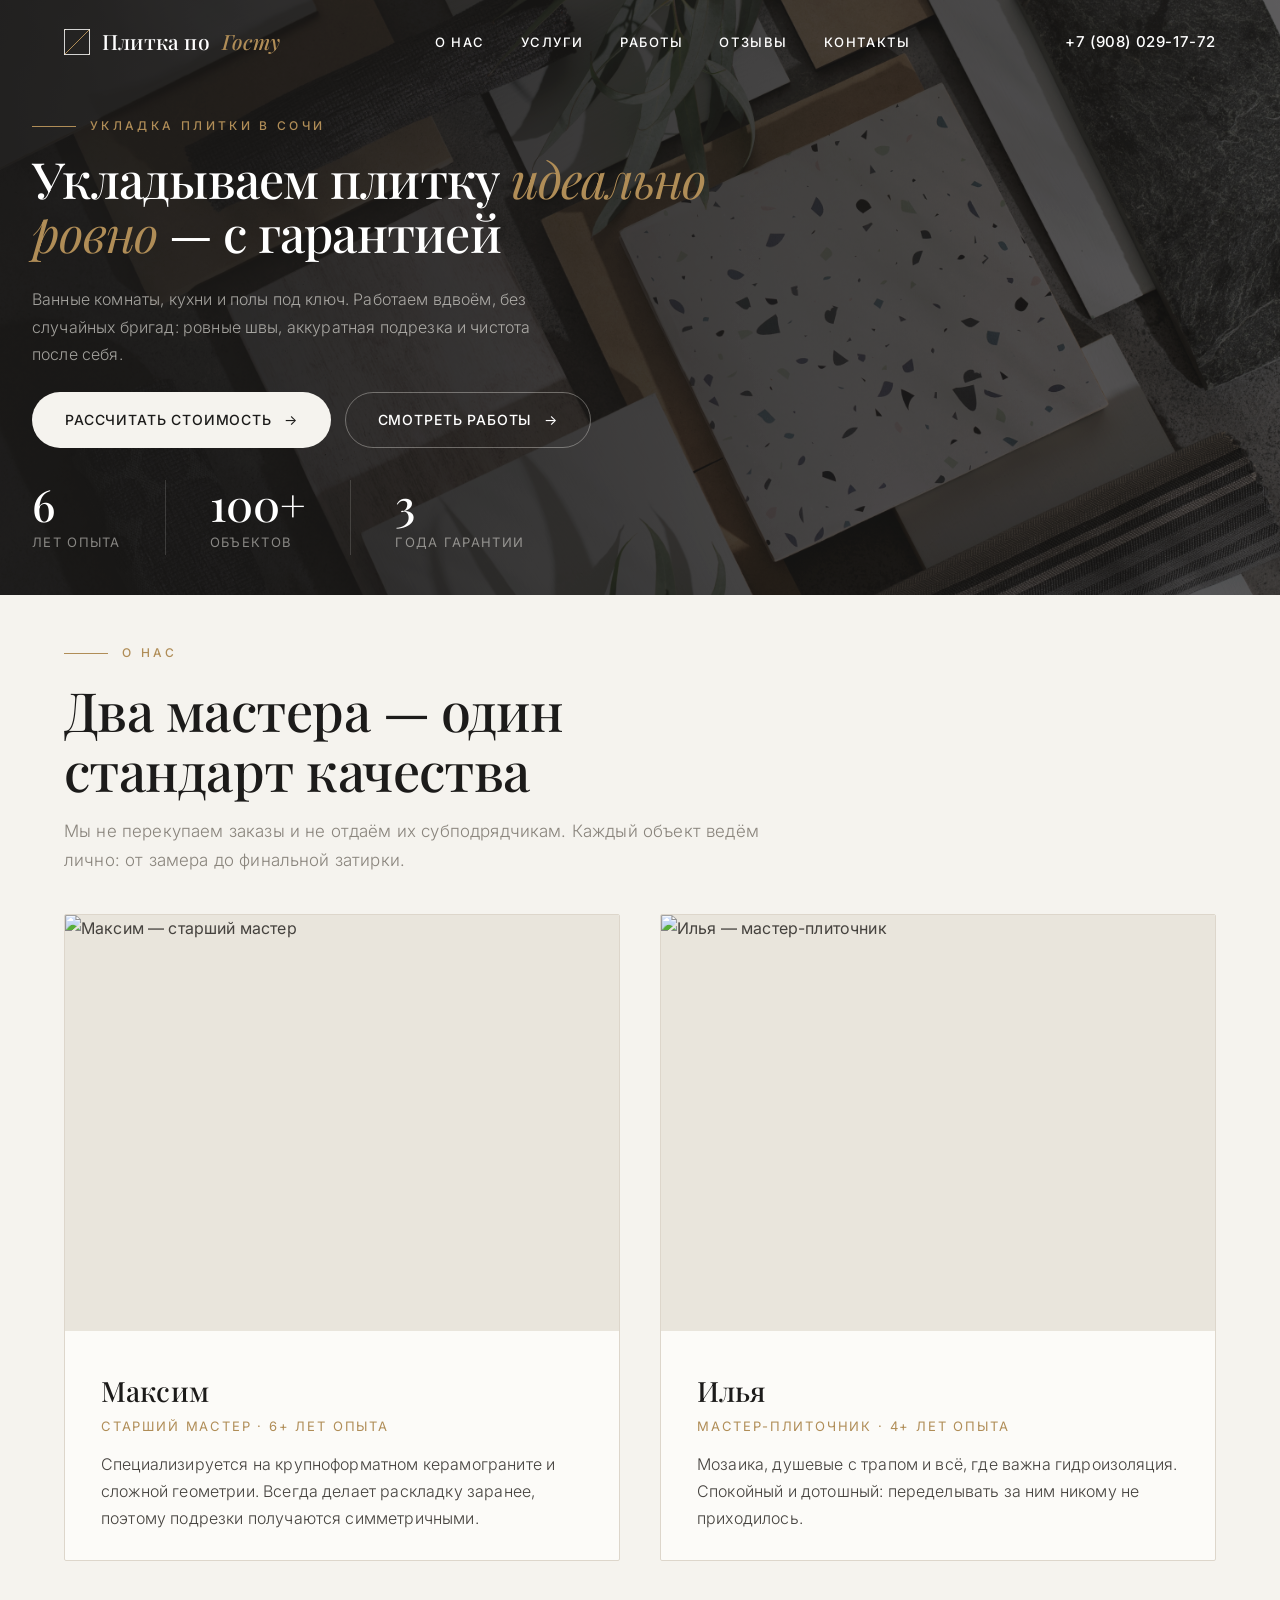
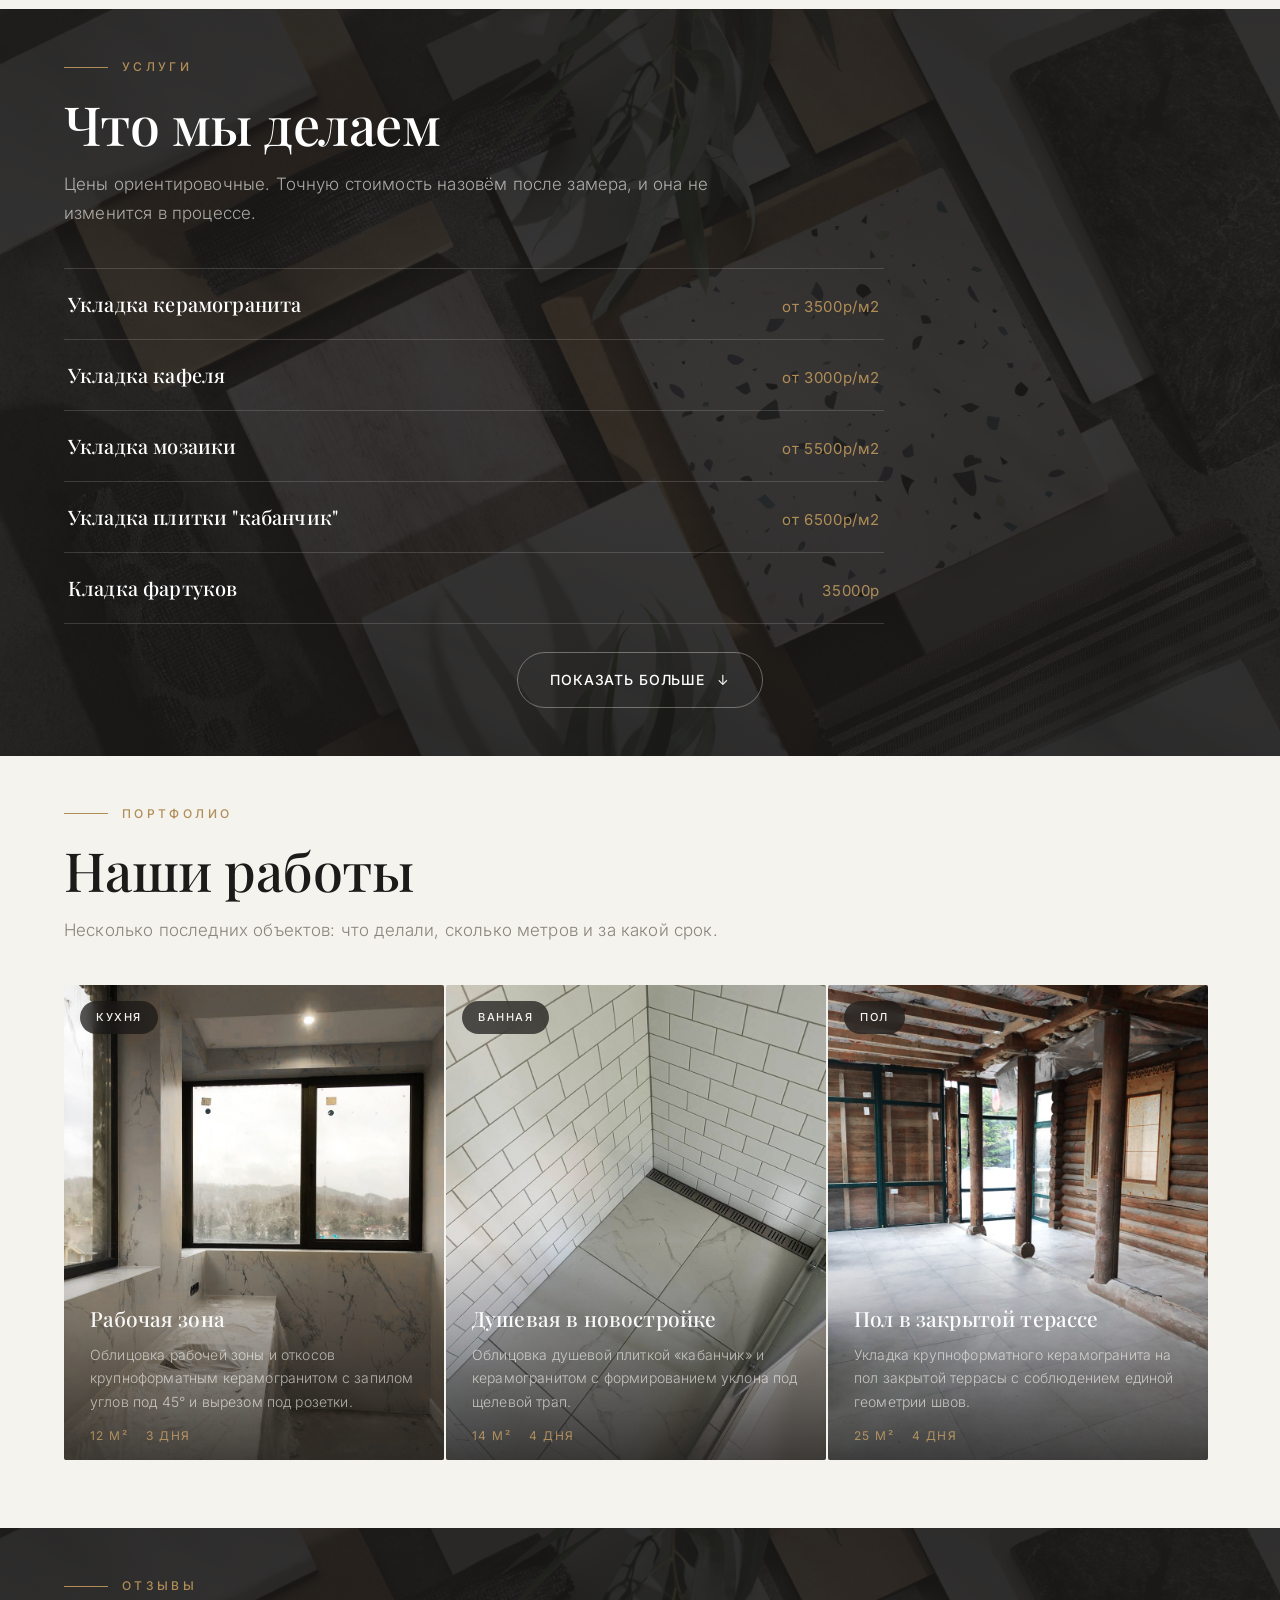
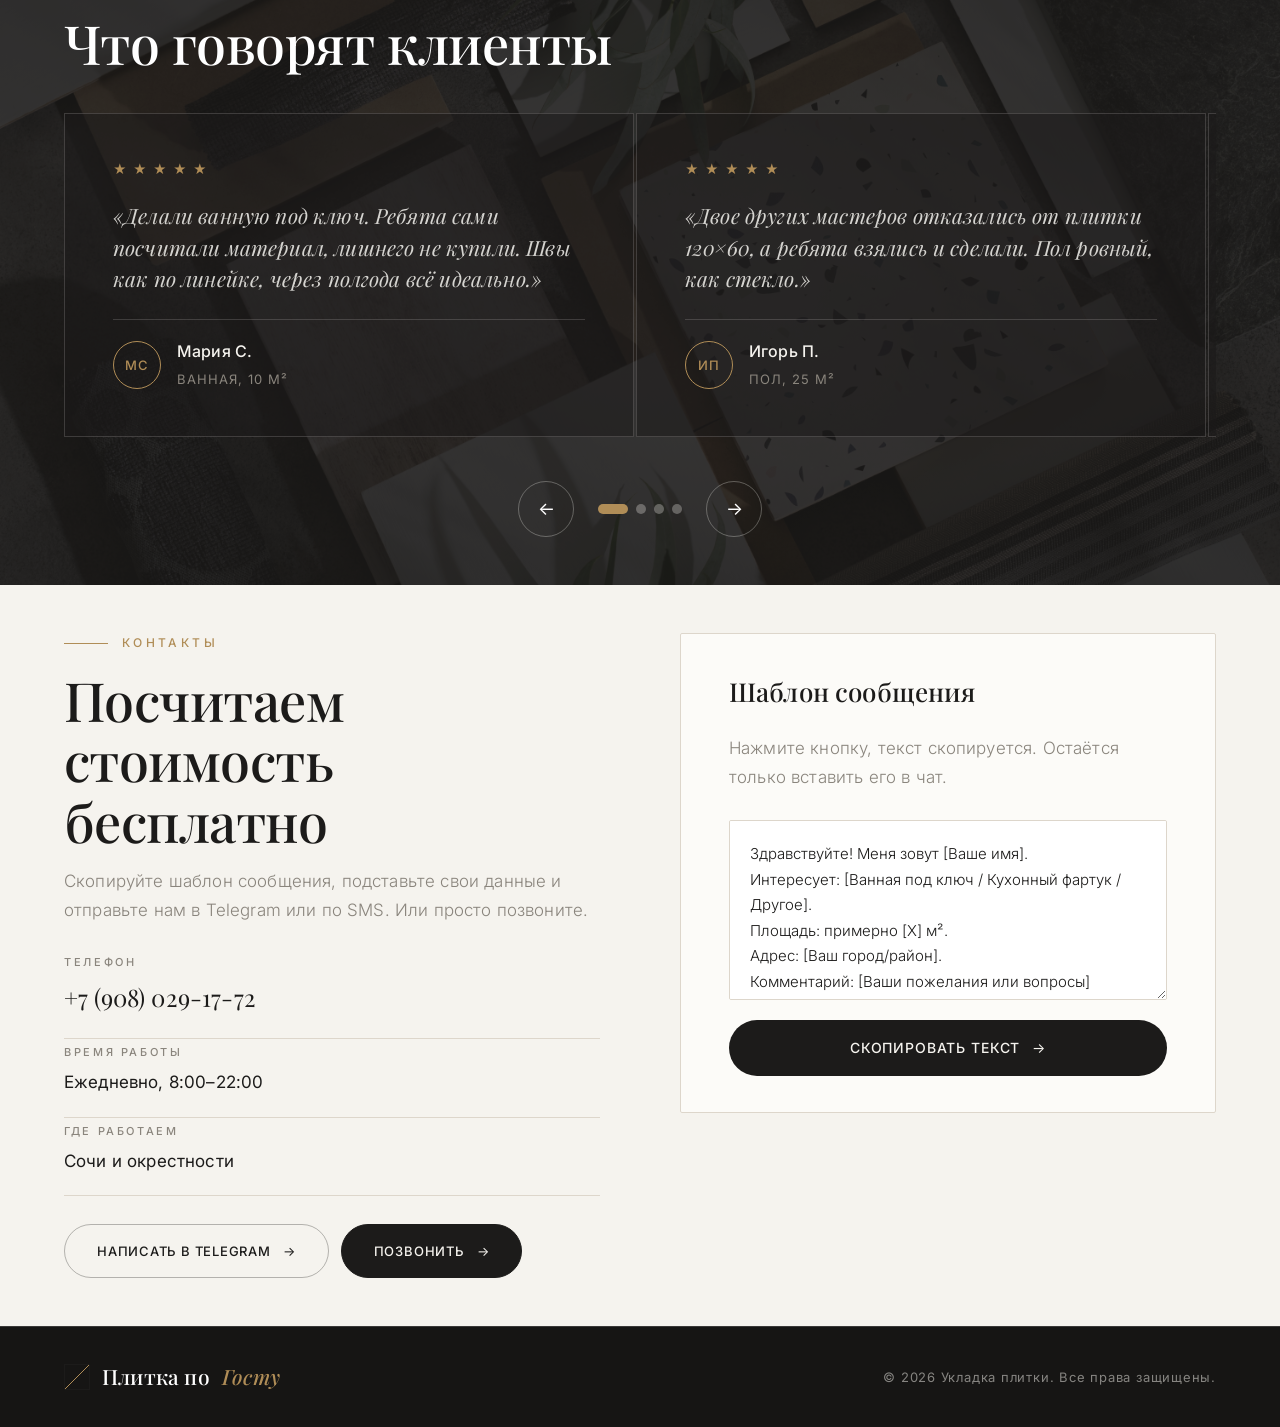
==== commit cff5a06d: "Update index.html" ====
--- a/index.html
+++ b/index.html
@@ -244,29 +244,29 @@
 
         <!-- Лента работ: горизонтальная прокрутка, листается пальцем и мышкой -->
         <div class="portfolio__track">
-          <!-- Работа 1. Фото лежит в images/primerN.jpg -->
+          <!-- Работа 1 -->
           <article class="work reveal">
             <div class="work__photo photo">
               <img src="images/primer1.jpg" alt="Наша работа" loading="lazy">
+              <span class="work__tag">Кухня</span>
+            </div>
+            <div class="work__body">
+              <h3 class="work__title">Рабочая зона</h3>
+              <p class="work__text">Облицовка рабочей зоны и откосов крупноформатным керамогранитом с запилом углов под 45° и вырезом под розетки.</p>
+              <ul class="work__meta"><li>12 м²</li><li>3 дня</li></ul>
+            </div>
+          </article>
+
+          <!-- Работа 2 -->
+          <article class="work reveal">
+            <div class="work__photo photo">
+              <img src="images/primer2.jpg" alt="Наша работа" loading="lazy">
               <span class="work__tag">Ванная</span>
             </div>
             <div class="work__body">
-              <h3 class="work__title">Ванная в новостройке</h3>
-              <p class="work__text">Керамогранит 60×120 «под мрамор», запил 45° на углах, скрытый люк под ванной.</p>
-              <ul class="work__meta"><li>5 м²</li><li>10 дней</li></ul>
-            </div>
-          </article>
-
-          <!-- Работа 2 -->
-          <article class="work reveal">
-            <div class="work__photo photo">
-              <img src="images/primer2.jpg" alt="Наша работа" loading="lazy">
-              <span class="work__tag">Кухня</span>
-            </div>
-            <div class="work__body">
-              <h3 class="work__title">Фартук «кабанчик»</h3>
-              <p class="work__text">Классика 7,5×15 со смещением, белая затирка, ровные подрезки вокруг розеток.</p>
-              <ul class="work__meta"><li>4 м²</li><li>2 дня</li></ul>
+              <h3 class="work__title">Душевая в новостройке</h3>
+              <p class="work__text">Облицовка душевой плиткой «кабанчик» и керамогранитом с формированием уклона под щелевой трап.</p>
+              <ul class="work__meta"><li>14 м²</li><li>4 дня</li></ul>
             </div>
           </article>
 
@@ -277,9 +277,9 @@
               <span class="work__tag">Пол</span>
             </div>
             <div class="work__body">
-              <h3 class="work__title">Пол в прихожей и кухне</h3>
-              <p class="work__text">Керамогранит 60×60 на систему выравнивания, перепад между плитками 0 мм.</p>
-              <ul class="work__meta"><li>18 м²</li><li>4 дня</li></ul>
+              <h3 class="work__title">Пол в закрытой терассе</h3>
+              <p class="work__text">Укладка крупноформатного керамогранита на пол закрытой террасы с соблюдением единой геометрии швов.</p>
+              <ul class="work__meta"><li>25 м²</li><li>4 дня</li></ul>
             </div>
           </article>
 
@@ -287,12 +287,12 @@
           <article class="work reveal">
             <div class="work__photo photo">
               <img src="images/primer4.jpg" alt="Наша работа" loading="lazy">
-              <span class="work__tag">Ванная</span>
-            </div>
-            <div class="work__body">
-              <h3 class="work__title">Душевая без поддона</h3>
-              <p class="work__text">Трап в полу, уклон к сливу, гидроизоляция в 2 слоя, мозаика на стенах.</p>
-              <ul class="work__meta"><li>3 м²</li><li>7 дней</li></ul>
+              <span class="work__tag">Пол</span>
+            </div>
+            <div class="work__body">
+              <h3 class="work__title">Открытая терасса</h3>
+              <p class="work__text">Укладка керамогранита на открытой террасе с формированием геометрического узора из контрастных вставок.</p>
+              <ul class="work__meta"><li>30 м²</li><li>5 дней</li></ul>
             </div>
           </article>
 
@@ -303,9 +303,9 @@
               <span class="work__tag">Пол</span>
             </div>
             <div class="work__body">
-              <h3 class="work__title">Терраса загородного дома</h3>
-              <p class="work__text">Морозостойкий клинкер, уличная укладка с уклоном для отвода воды.</p>
-              <ul class="work__meta"><li>24 м²</li><li>5 дней</li></ul>
+              <h3 class="work__title">Уличные дорожки</h3>
+              <p class="work__text">Облицовка уличных дорожек, бордюров и парящих ступеней с подсветкой крупноформатным керамогранитом.</p>
+              <ul class="work__meta"><li>25 м²</li><li>5 дней</li></ul>
             </div>
           </article>
 
@@ -313,12 +313,12 @@
           <article class="work reveal">
             <div class="work__photo photo">
               <img src="images/primer6.jpg" alt="Наша работа" loading="lazy">
-              <span class="work__tag">Кухня</span>
-            </div>
-            <div class="work__body">
-              <h3 class="work__title">Кухня-гостиная: пол + фартук</h3>
-              <p class="work__text">Крупный формат на полу и фартук из той же коллекции с единым рисунком.</p>
-              <ul class="work__meta"><li>30 м²</li><li>8 дней</li></ul>
+              <span class="work__tag">Пол</span>
+            </div>
+            <div class="work__body">
+              <h3 class="work__title">Уличные дорожки</h3>
+              <p class="work__text">Облицовка зоны вокруг бассейна и бортов клумб уличным керамогранитом с запилом углов под 45°.</p>
+              <ul class="work__meta"><li>40 м²</li><li>7 дней</li></ul>
             </div>
           </article>
         </div>
@@ -345,16 +345,16 @@
               <p class="review__text">«Делали ванную под ключ. Ребята сами посчитали материал, лишнего не купили. Швы как по линейке, через полгода всё идеально.»</p>
               <div class="review__author">
                 <span class="review__avatar">МС</span>
-                <div><b>Мария С.</b><small>Ванная, 5 м²</small></div>
+                <div><b>Мария С.</b><small>Ванная, 10 м²</small></div>
               </div>
             </article>
 
             <article class="review">
               <div class="review__stars">★★★★★</div>
-              <p class="review__text">«Двое других мастеров отказались от плитки 120×60, а Максим взялся и сделал. Пол ровный, как стекло.»</p>
+              <p class="review__text">«Двое других мастеров отказались от плитки 120×60, а ребята взялись и сделали. Пол ровный, как стекло.»</p>
               <div class="review__author">
                 <span class="review__avatar">ИП</span>
-                <div><b>Игорь П.</b><small>Пол, 22 м²</small></div>
+                <div><b>Игорь П.</b><small>Пол, 25 м²</small></div>
               </div>
             </article>
 
@@ -404,7 +404,7 @@
         <div class="contacts__info reveal">
           <p class="eyebrow">Контакты</p>
           <h2 class="section__title">Посчитаем стоимость бесплатно</h2>
-          <p class="section__text">Скопируйте шаблон сообщения справа, подставьте свои данные и отправьте нам в Telegram или по SMS. Или просто позвоните.</p>
+          <p class="section__text">Скопируйте шаблон сообщения, подставьте свои данные и отправьте нам в Telegram или по SMS. Или просто позвоните.</p>
 
           <ul class="contacts__list">
             <li><span>Телефон</span><a href="tel:+79080291772">+7 (908) 029-17-72</a></li>
